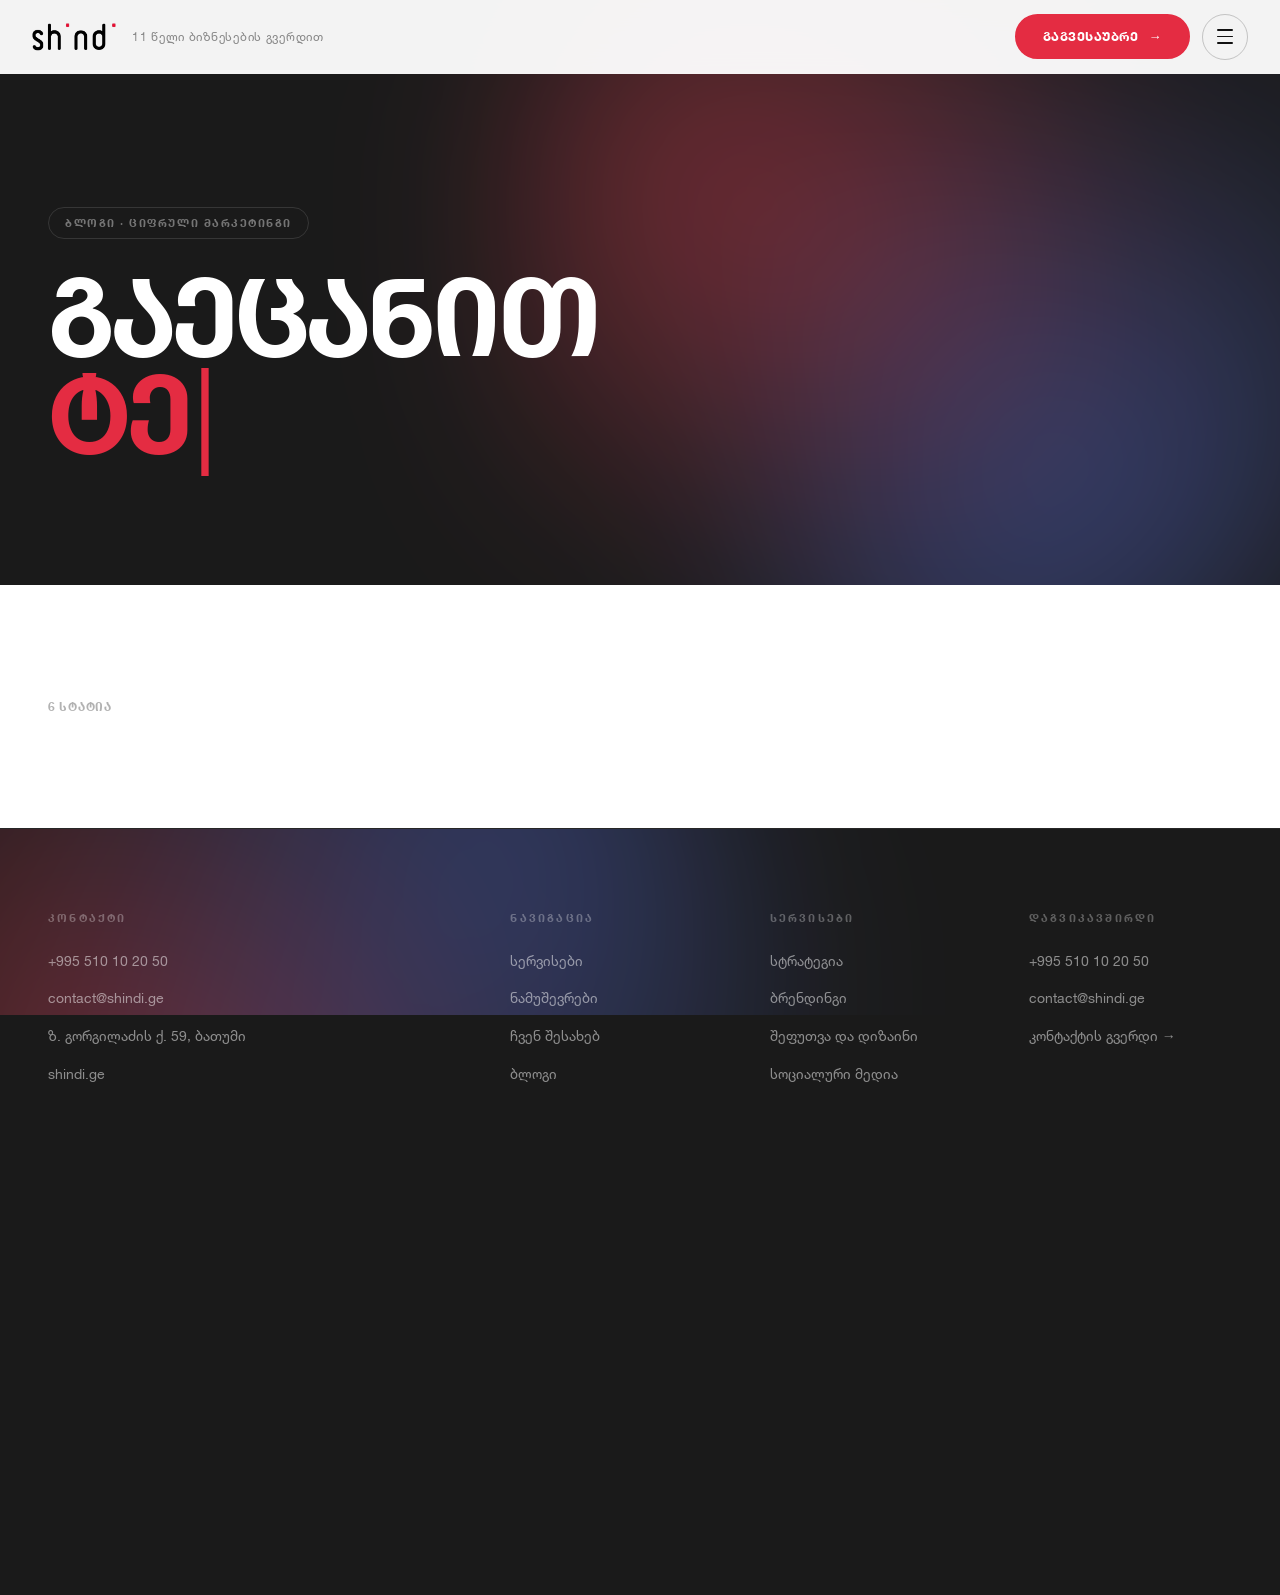
==== blog-single.html @ be6b724b "initial commit" ====
<!DOCTYPE html>
<html lang="ka">
<head>
    <meta charset="UTF-8">
    <meta name="viewport" content="width=device-width, initial-scale=1.0">
    <title id="metaTitle">სტატია — შინდი</title>
    <meta name="description" id="metaDesc" content="შინდის ბლოგი — ციფრული მარკეტინგი ბათუმში.">
    <meta name="robots" content="index, follow">
    <link rel="canonical" id="metaCanon" href="https://www.shindi.ge/blog-single.html">
    <meta property="og:type"  content="article">
    <meta property="og:url"   id="metaOgUrl"   content="https://www.shindi.ge/blog-single.html">
    <meta property="og:title" id="metaOgTitle" content="სტატია — შინდი">
    <meta property="og:description" id="metaOgDesc" content="">
    <meta property="og:image" id="metaOgImg"  content="https://www.shindi.ge/Assests/Branding/og-image.png">
    <meta name="theme-color" content="#E42C42">
    <link rel="icon" type="image/svg+xml" href="Assests/Branding/logo.svg">
    <link rel="stylesheet" href="css/style.css">
    <link rel="stylesheet" href="css/pages.css">
</head>
<body class="is-loading">

<!-- LOADER -->
<div id="loader" role="status" aria-label="იტვირთება">
    <div class="loader-content">
        <img src="Assests/Branding/logo.svg" alt="შინდი" class="loader-logo-img">
        <p class="loader-tagline">11 წელი ბიზნესების გვერდით</p>
    </div>
</div>

<!-- NAV OVERLAY -->
<div id="navOverlay" class="nav-overlay" role="dialog" aria-label="ნავიგაცია">

    <!-- Animated blob background -->
    <div class="overlay-blob" aria-hidden="true"></div>

    <div class="overlay-top">
        <a href="index.html" class="overlay-logo"><img src="Assests/Branding/logo.svg" alt="შინდი"></a>
        <div class="overlay-top-actions">
            <button class="overlay-close" id="overlayClose" aria-label="დახურვა">✕</button>
        </div>
    </div>

    <button class="lang-switch" id="langSwitch" aria-label="Switch language">English</button>

    <nav class="overlay-nav">
        <ul>
            <li><a href="index.html">მთავარი <span class="nav-arrow">↗</span></a></li>
            <li><a href="services.html">სერვისები <span class="nav-arrow">↗</span></a></li>
            <li><a href="portfolio.html">ნამუშევრები <span class="nav-arrow">↗</span></a></li>
            <li><a href="about.html">ჩვენ შესახებ <span class="nav-arrow">↗</span></a></li>
            <li><a href="blog.html" class="active-nav">ბლოგი <span class="nav-arrow">↗</span></a></li>
            <li><a href="contact.html">კონტაქტი <span class="nav-arrow">↗</span></a></li>
        </ul>
    </nav>

    <div class="overlay-footer">
        <div class="overlay-contact-item"><a href="tel:+995510102050">+995 510 10 20 50</a></div>
        <div class="overlay-contact-item"><a href="mailto:contact@shindi.ge">contact@shindi.ge</a></div>
        <nav class="overlay-socials" aria-label="სოციალური ქსელები">
            <a href="https://www.facebook.com/shindi.ge" target="_blank" rel="noopener" aria-label="Facebook">
                <svg viewBox="0 0 24 24" fill="currentColor"><path d="M18 2h-3a5 5 0 0 0-5 5v3H7v4h3v8h4v-8h3l1-4h-4V7a1 1 0 0 1 1-1h3z"/></svg>
            </a>
            <a href="https://www.instagram.com/shindi.ge" target="_blank" rel="noopener" aria-label="Instagram">
                <svg viewBox="0 0 24 24" fill="none" stroke="currentColor" stroke-width="2"><rect x="2" y="2" width="20" height="20" rx="5"/><circle cx="12" cy="12" r="4"/><circle cx="17.5" cy="6.5" r="1.5" fill="currentColor" stroke="none"/></svg>
            </a>
            <a href="https://www.linkedin.com/company/shindi/" target="_blank" rel="noopener" aria-label="LinkedIn">
                <svg viewBox="0 0 24 24" fill="currentColor"><path d="M16 8a6 6 0 0 1 6 6v7h-4v-7a2 2 0 0 0-4 0v7h-4v-7a6 6 0 0 1 6-6zM2 9h4v12H2z"/><circle cx="4" cy="4" r="2"/></svg>
            </a>
        </nav>
    </div>
</div>

<!-- HIRE MODAL -->
<div id="hireModal" class="modal-backdrop" role="dialog" aria-modal="true" aria-label="გაგვესაუბრეთ">
    <div class="modal-card">
        <button class="modal-close-btn" id="modalClose" aria-label="დახურვა">✕</button>
        <h2 class="modal-title">გაგვესაუბრეთ</h2>
        <p class="modal-sub">შეავსეთ ფორმა — ჩვენი გუნდი მალე დაგიკავშირდებათ.</p>
        <form id="hireForm" action="#" method="POST" novalidate>
            <input type="hidden" name="_hp" style="display:none" tabindex="-1" autocomplete="off">
            <div class="form-row"><label for="h-name">სახელი *</label><input type="text" id="h-name" name="name" placeholder="თქვენი სახელი" required autocomplete="name"></div>
            <div class="form-row"><label for="h-phone">ტელეფონი *</label><input type="tel" id="h-phone" name="phone" placeholder="+995 5XX XX XX XX" required autocomplete="tel"></div>
            <div class="form-row"><label for="h-email">ელ-ფოსტა</label><input type="email" id="h-email" name="email" placeholder="your@email.com" autocomplete="email"></div>
            <div class="form-row">
                <label for="h-service">სასურველი სერვისი</label>
                <select id="h-service" name="service">
                    <option value="">— აირჩიეთ —</option>
                    <option>სტრატეგია</option><option>ბრენდინგი</option>
                    <option>შეფუთვა და დიზაინი</option><option>სოციალური მედია მარკეტინგი</option>
                    <option>საძიებო სისტემის მარკეტინგი</option><option>ვებგვერდის დამზადება</option>
                    <option>მობილური აპლიკაცია</option><option>ბიზნესის გაციფრულება</option>
                </select>
            </div>
            <button type="submit" class="btn-submit">
                <span class="btn-label">გაგზავნა</span>
                <svg class="btn-spinner" viewBox="0 0 18 18" fill="none"><circle cx="9" cy="9" r="7" stroke="rgba(255,255,255,.3)" stroke-width="2"/><path d="M9 2a7 7 0 0 1 7 7" stroke="#fff" stroke-width="2" stroke-linecap="round"/></svg>
            </button>
        </form>
        <div class="form-success" id="hireFormSuccess">
            <svg viewBox="0 0 52 52" fill="none"><circle cx="26" cy="26" r="25" stroke="#22c55e" stroke-width="2"/><path d="M14 26l8 8 16-16" stroke="#22c55e" stroke-width="2.5" stroke-linecap="round" stroke-linejoin="round"/></svg>
            <p>გმადლობთ!<br>ჩვენი გუნდი მალე დაგიკავშირდებათ.</p>
        </div>
    </div>
</div>

<!-- HEADER -->
<header id="header">
    <div class="header-inner">
        <a href="index.html" class="header-logo" aria-label="შინდი — მთავარი"><img src="Assests/Branding/logo.svg" alt="შინდი"></a>
        <span class="header-tagline">11 წელი ბიზნესების გვერდით</span>
        <div class="header-actions">
            <button class="hire-btn" data-hire aria-haspopup="dialog">გაგვესაუბრე <em class="arr">→</em></button>
            <button class="burger-circle" id="mainBurger" aria-label="მენიუ" aria-expanded="false" aria-controls="navOverlay"><span></span><span></span><span></span></button>
        </div>
    </div>
</header>

<main>

    <!-- ════ ARTICLE HERO ════════════════════════════════════════ -->
    <section class="bs-hero" aria-label="სტატია">
        <div class="bs-hero-img-wrap">
            <img id="bsHeroImg" src="" alt="" loading="eager">
            <div class="bs-hero-overlay"></div>
        </div>
        <div class="bs-hero-content">
            <nav class="bs-breadcrumb" aria-label="breadcrumb">
                <a href="index.html">მთავარი</a>
                <span>›</span>
                <a href="blog.html">ბლოგი</a>
                <span>›</span>
                <span id="bsBreadTitle">სტატია</span>
            </nav>
            <span class="blog-cat-pill" id="bsCatPill">კატეგორია</span>
            <h1 class="bs-title" id="bsTitle">სტატიის სათაური</h1>
        </div>
    </section>

    <!-- ════ ARTICLE BODY ════════════════════════════════════════ -->
    <!-- bs-layout uses CSS grid-template-areas on desktop and flex on mobile
         for full control of element order across breakpoints             -->
    <div class="bs-layout">

        <!-- Article content -->
        <article class="bs-article" id="bsArticle">
            <p class="bs-intro" id="bsIntro"></p>
            <div id="bsBody"></div>
        </article>

        <!-- Sidebar wrapper — display:contents on mobile so children
             become direct flex children and can be reordered via CSS   -->
        <aside class="bs-sidebar">

            <!-- Table of contents -->
            <div class="bs-toc-card">
                <p class="bs-toc-title">სტატიის შინაარსი</p>
                <ul class="bs-toc-list" id="bsToc"></ul>
            </div>

            <!-- Share bar (lives inside sidebar on desktop col2 row;
                 on mobile reordered between article and tags via flex) -->
            <div class="bs-share-bar">
                <span class="bs-share-label">გაუზიარე სტატია:</span>
                <div class="bs-share-btns">
                    <a id="shareFb" class="bs-share-btn" href="#" target="_blank" rel="noopener" aria-label="Facebook">
                        <svg viewBox="0 0 24 24" fill="currentColor"><path d="M18 2h-3a5 5 0 0 0-5 5v3H7v4h3v8h4v-8h3l1-4h-4V7a1 1 0 0 1 1-1h3z"/></svg>
                    </a>
                    <a id="shareLinkedIn" class="bs-share-btn" href="#" target="_blank" rel="noopener" aria-label="LinkedIn">
                        <svg viewBox="0 0 24 24" fill="currentColor"><path d="M16 8a6 6 0 0 1 6 6v7h-4v-7a2 2 0 0 0-4 0v7h-4v-7a6 6 0 0 1 6-6zM2 9h4v12H2z"/><circle cx="4" cy="4" r="2"/></svg>
                    </a>
                    <button class="bs-share-btn" id="copyLinkBtn" aria-label="ბმულის კოპირება">
                        <svg viewBox="0 0 24 24" fill="none" stroke="currentColor" stroke-width="2"><path d="M10 13a5 5 0 0 0 7.54.54l3-3a5 5 0 0 0-7.07-7.07l-1.72 1.71"/><path d="M14 11a5 5 0 0 0-7.54-.54l-3 3a5 5 0 0 0 7.07 7.07l1.71-1.71"/></svg>
                    </button>
                </div>
            </div>

            <!-- Tags -->
            <div class="bs-tags-card">
                <p class="bs-toc-title">თეგები</p>
                <div class="bs-tags" id="bsTags"></div>
            </div>

            <!-- CTA card -->
            <div class="bs-cta-card">
                <p class="bs-cta-label">გჭირდება მარკეტინგული მომსახურება ბიზნესისთვის?</p>
                <h3 class="bs-cta-title">ჩვენი გუნდი<br>აქ არის</h3>
                <p class="bs-cta-sub">მიიღე უფასო კონსულტაცია</p>
                <button class="bs-cta-btn" data-hire>გაგვესაუბრე</button>
            </div>

        </aside>

    </div>

    <!-- ════ RELATED POSTS ════════════════════════════════════ -->
    <section class="bs-related-section" aria-label="სხვა სტატიები">
        <div class="bs-related-inner">
            <p class="svc-sec-label">გააგრძელე კითხვა</p>
            <h2 class="bs-related-title">მსგავსი სტატიები</h2>
            <div class="blog-grid bs-related-grid" id="bsRelated"></div>
        </div>
    </section>

</main>

<!-- FOOTER -->
<footer id="footer">
    <div class="footer-blob" aria-hidden="true"></div>
    <div class="footer-cols">
        <div class="footer-brand footer-col">
            <h5>კონტაქტი</h5>
            <ul>
                <li><a href="tel:+995510102050">+995 510 10 20 50</a></li>
                <li><a href="mailto:contact@shindi.ge">contact@shindi.ge</a></li>
                <li><span>ზ. გორგილაძის ქ. 59, ბათუმი</span></li>
                <li><a href="https://www.shindi.ge" target="_blank" rel="noopener">shindi.ge</a></li>
            </ul>
            <nav class="footer-socials" aria-label="სოციალური ქსელები">
                <a href="https://www.facebook.com/shindi.ge" target="_blank" rel="noopener" aria-label="Facebook"><svg viewBox="0 0 24 24" fill="currentColor"><path d="M18 2h-3a5 5 0 0 0-5 5v3H7v4h3v8h4v-8h3l1-4h-4V7a1 1 0 0 1 1-1h3z"/></svg></a>
                <a href="https://www.instagram.com/shindi.ge" target="_blank" rel="noopener" aria-label="Instagram"><svg viewBox="0 0 24 24" fill="none" stroke="currentColor" stroke-width="2"><rect x="2" y="2" width="20" height="20" rx="5"/><circle cx="12" cy="12" r="4"/><circle cx="17.5" cy="6.5" r="1" fill="currentColor" stroke="none"/></svg></a>
                <a href="https://www.linkedin.com/company/shindi/" target="_blank" rel="noopener" aria-label="LinkedIn"><svg viewBox="0 0 24 24" fill="currentColor"><path d="M16 8a6 6 0 0 1 6 6v7h-4v-7a2 2 0 0 0-4 0v7h-4v-7a6 6 0 0 1 6-6zM2 9h4v12H2z"/><circle cx="4" cy="4" r="2"/></svg></a>
            </nav>
        </div>
        <div class="footer-col">
            <h5>ნავიგაცია</h5>
            <ul>
                <li><a href="services.html">სერვისები</a></li>
                <li><a href="portfolio.html">ნამუშევრები</a></li>
                <li><a href="about.html">ჩვენ შესახებ</a></li>
                <li><a href="blog.html">ბლოგი</a></li>
                <li><a href="contact.html">კონტაქტი</a></li>
            </ul>
        </div>
        <div class="footer-col">
            <h5>სერვისები</h5>
            <ul>
                <li><a href="service.html?s=strategia">სტრატეგია</a></li>
                <li><a href="service.html?s=branding">ბრენდინგი</a></li>
                <li><a href="service.html?s=sheputva">შეფუთვა და დიზაინი</a></li>
                <li><a href="service.html?s=social-media">სოციალური მედია</a></li>
                <li><a href="service.html?s=seo">საძიებო სისტემის მარკეტინგი</a></li>
                <li><a href="service.html?s=website">ვებგვერდის დამზადება</a></li>
                <li><a href="service.html?s=app">მობილური აპლიკაცია</a></li>
                <li><a href="service.html?s=digitalizacia">ბიზნესის გაციფრულება</a></li>
            </ul>
        </div>
        <div class="footer-col">
            <h5>დაგვიკავშირდი</h5>
            <ul>
                <li><a href="tel:+995510102050">+995 510 10 20 50</a></li>
                <li><a href="mailto:contact@shindi.ge">contact@shindi.ge</a></li>
                <li><a href="contact.html">კონტაქტის გვერდი →</a></li>
            </ul>
        </div>
    </div>
    <div class="footer-end">
        <a href="index.html" class="footer-end-logo" aria-label="შინდი">
            <img src="Assests/Branding/logo.svg" alt="შინდი">
        </a>
        <div class="footer-end-right">
            <span class="footer-tagline">ციფრული მარკეტინგი · ბათუმი · 2015</span>
            <span class="footer-copy">&copy; <span id="year"></span> შინდი. ყველა უფლება დაცულია.</span>
        </div>
        <button class="scroll-top-btn" id="scrollTopBtn" aria-label="ზემოთ">
            <svg viewBox="0 0 24 24" fill="none">
                <path d="M12 19V5M5 12l7-7 7 7" stroke="currentColor" stroke-width="2" stroke-linecap="round" stroke-linejoin="round"/>
            </svg>
        </button>
    </div>
</footer>

<!-- GIFT MODAL -->
<div id="giftModal" class="modal-backdrop" role="dialog" aria-modal="true" aria-label="დაფინანსება">
    <div class="modal-card">
        <button class="modal-close-btn" id="giftClose" aria-label="დახურვა">✕</button>
        <p class="modal-eyebrow">🎁 შენთვის საჩუქარი მაქვს</p>
        <h2 class="modal-title">მიიღე 25 000 ლარიანი დაფინანსება<br>აწარმოე საქართველოს ფარგლებში!</h2>
        <p class="modal-sub">შეავსე ფორმა და გაიგე როგორ მიიღო დაფინანსება:</p>
        <form id="giftForm" action="#" method="POST" novalidate>
            <input type="hidden" name="_hp" style="display:none" tabindex="-1" autocomplete="off">
            <div class="form-row">
                <label for="g-name">სახელი *</label>
                <input type="text" id="g-name" name="name" placeholder="თქვენი სახელი" required autocomplete="name">
            </div>
            <div class="form-row">
                <label for="g-phone">ტელეფონი *</label>
                <input type="tel" id="g-phone" name="phone" placeholder="+995 5XX XX XX XX" required autocomplete="tel">
            </div>
            <div class="form-row">
                <label for="g-email">ელ-ფოსტა *</label>
                <input type="email" id="g-email" name="email" placeholder="your@email.com" required autocomplete="email">
            </div>
            <div class="form-row">
                <label for="g-web">კომპანიის ვებ / Facebook</label>
                <input type="url" id="g-web" name="website" placeholder="https://...">
            </div>
            <div class="form-row">
                <label for="g-revenue">კომპანიის ბრუნვა გასული 12 თვის განმავლობაში</label>
                <select id="g-revenue" name="revenue">
                    <option value="">— აირჩიეთ —</option>
                    <option value="under-30k">30 000 ლარზე ნაკლები</option>
                    <option value="under-500k">500 000 ლარზე ნაკლები</option>
                    <option value="under-2mln">2 მლნ ლარზე ნაკლები</option>
                    <option value="over-2mln">2 მლნ ლარზე მეტი</option>
                </select>
            </div>
            <button type="submit" class="btn-submit">
                <span class="btn-label">გაგზავნა</span>
                <svg class="btn-spinner" viewBox="0 0 18 18" fill="none">
                    <circle cx="9" cy="9" r="7" stroke="rgba(255,255,255,.3)" stroke-width="2"/>
                    <path d="M9 2a7 7 0 0 1 7 7" stroke="#fff" stroke-width="2" stroke-linecap="round"/>
                </svg>
            </button>
        </form>
        <div class="form-success" id="giftFormSuccess">
            <svg viewBox="0 0 52 52" fill="none">
                <circle cx="26" cy="26" r="25" stroke="#22c55e" stroke-width="2"/>
                <path d="M14 26l8 8 16-16" stroke="#22c55e" stroke-width="2.5" stroke-linecap="round" stroke-linejoin="round"/>
            </svg>
            <p>თქვენი მოთხოვნა მიღებულია.<br>მალე დაგიკავშირდებით.</p>
        </div>
    </div>
</div>

<!-- FLOATING GIFT BUTTON -->
<button class="float-gift" data-gift aria-label="შენთვის საჩუქარი მაქვს">
    <span class="gift-icon">🎁</span>
    <span>შენთვის საჩუქარი მაქვს</span>
</button>

<!-- ═══════════════════════════════════════════════════════════
     QUIZ POPUP MODAL
════════════════════════════════════════════════════════════ -->
<div id="quizModal" class="quiz-backdrop" role="dialog" aria-modal="true" aria-label="უფასო კონსულტაცია">
    <div class="quiz-card">

        <!-- Close -->
        <button class="quiz-close" id="quizClose" aria-label="დახურვა">
            <svg viewBox="0 0 24 24" fill="none" width="20" height="20">
                <path d="M18 6L6 18M6 6l12 12" stroke="currentColor" stroke-width="2" stroke-linecap="round"/>
            </svg>
        </button>

        <!-- Star progress -->
        <div class="quiz-stars" aria-label="პროგრესი">
            <span class="quiz-star" aria-hidden="true">★</span>
            <span class="quiz-star" aria-hidden="true">★</span>
            <span class="quiz-star" aria-hidden="true">★</span>
            <span class="quiz-star" aria-hidden="true">★</span>
            <span class="quiz-star" aria-hidden="true">★</span>
        </div>

        <p class="quiz-headline">უპასუხე რამოდენიმე შეკითხვას და მიიღე<br><strong>უფასო კონსულტაცია</strong></p>

        <!-- ── STEP 1 ── სფერო (single choice) -->
        <div class="quiz-step active" data-step="1">
            <p class="quiz-q"><span class="quiz-step-num">1 / 5</span> რომელ სფეროს წარმოადგენთ?</p>
            <div class="qc-grid">
                <button class="qc-btn qc-single" data-val="უძრავი ქონება"><span class="qc-ind"></span><span class="qc-label">🏠 უძრავი ქონება</span></button>
                <button class="qc-btn qc-single" data-val="ტურიზმი"><span class="qc-ind"></span><span class="qc-label">✈️ ტურიზმი</span></button>
                <button class="qc-btn qc-single" data-val="ვაჭრობა"><span class="qc-ind"></span><span class="qc-label">🛍️ ვაჭრობა</span></button>
                <button class="qc-btn qc-single" data-val="მომსახურება"><span class="qc-ind"></span><span class="qc-label">💼 მომსახურება</span></button>
                <button class="qc-btn qc-single qc-other-trigger" data-val="სხვა"><span class="qc-ind"></span><span class="qc-label">✏️ სხვა</span></button>
            </div>
            <input class="quiz-other-field" type="text" placeholder="მიუთითე სფერო..." style="display:none">
            <button class="quiz-next-btn" style="display:none">შემდეგი →</button>
        </div>

        <!-- ── STEP 2 ── სერვისი (single choice) -->
        <div class="quiz-step" data-step="2">
            <button class="quiz-back-btn" data-back>← უკან</button>
            <p class="quiz-q"><span class="quiz-step-num">2 / 5</span> რომელი სერვისი გესაჭიროებათ?</p>
            <div class="qc-grid">
                <button class="qc-btn qc-single" data-val="სტრატეგია"><span class="qc-ind"></span><span class="qc-label">📊 სტრატეგია</span></button>
                <button class="qc-btn qc-single" data-val="ბრენდინგი"><span class="qc-ind"></span><span class="qc-label">🎨 ბრენდინგი</span></button>
                <button class="qc-btn qc-single" data-val="სოც. მედია"><span class="qc-ind"></span><span class="qc-label">📱 სოც. მედია</span></button>
                <button class="qc-btn qc-single" data-val="ვებგვერდი"><span class="qc-ind"></span><span class="qc-label">🌐 ვებგვერდი</span></button>
                <button class="qc-btn qc-single" data-val="აპლიკაცია"><span class="qc-ind"></span><span class="qc-label">📲 აპლიკაცია</span></button>
                <button class="qc-btn qc-single" data-val="ყველა"><span class="qc-ind"></span><span class="qc-label">✨ ყველა</span></button>
            </div>
            <button class="quiz-next-btn" style="display:none">შემდეგი →</button>
        </div>

        <!-- ── STEP 3 ── კომპანია -->
        <div class="quiz-step" data-step="3">
            <button class="quiz-back-btn" data-back>← უკან</button>
            <p class="quiz-q"><span class="quiz-step-num">3 / 5</span> თქვენი კომპანიის დასახელება ან ბმული</p>
            <input class="quiz-input" type="text" placeholder="სახელი, Facebook ბმული ან ვებგვერდი" autocomplete="off" required>
            <p class="quiz-field-err" style="display:none">⚠ გთხოვთ შეავსოთ ეს ველი</p>
            <button class="quiz-next-btn">შემდეგი →</button>
        </div>

        <!-- ── STEP 4 ── ტელეფონი -->
        <div class="quiz-step" data-step="4">
            <button class="quiz-back-btn" data-back>← უკან</button>
            <p class="quiz-q"><span class="quiz-step-num">4 / 5</span> მიუთითეთ თქვენი ტელეფონი</p>
            <input class="quiz-input" type="tel" placeholder="510 10 20 50" autocomplete="tel" required>
            <p class="quiz-field-err" style="display:none">⚠ გთხოვთ შეიყვანოთ ტელეფონის ნომერი</p>
            <button class="quiz-next-btn">შემდეგი →</button>
        </div>

        <!-- ── STEP 5 ── მოლოდინი (single choice) -->
        <div class="quiz-step" data-step="5">
            <button class="quiz-back-btn" data-back>← უკან</button>
            <p class="quiz-q"><span class="quiz-step-num">5 / 5</span> როგორი მომსახურების მოლოდინი გაქვთ?</p>
            <div class="qc-grid qc-grid--col1">
                <button class="qc-btn qc-single" data-val="სწრაფად, იაფად და ხარისხიანად"><span class="qc-ind"></span><span class="qc-label">⚡ სწრაფად, იაფად და ხარისხიანად</span></button>
                <button class="qc-btn qc-single" data-val="თანადაფინანსებით (აწარმოე საქართველოში)"><span class="qc-ind"></span><span class="qc-label">🤝 თანადაფინანსებით (აწარმოე საქართველოში)</span></button>
                <button class="qc-btn qc-single" data-val="მხოლოდ პრემიუმ ხარისხით"><span class="qc-ind"></span><span class="qc-label">💎 მხოლოდ პრემიუმ ხარისხით</span></button>
            </div>
        </div>

        <!-- ── SUCCESS SCREEN ── -->
        <div class="quiz-success" id="quizSuccess">
            <div class="quiz-success-stars">
                <span class="qs-star">★</span>
                <span class="qs-star">★</span>
                <span class="qs-star">★</span>
                <span class="qs-star">★</span>
                <span class="qs-star">★</span>
            </div>
            <p class="quiz-success-msg">წარმატება გზაშია,<br>ჩვენი მენეჯერი მალე დაგიკავშირდებათ</p>
            <button class="quiz-success-close" id="quizSuccessClose">დახურვა</button>
        </div>

    </div><!-- /.quiz-card -->
</div><!-- /#quizModal -->

<script src="js/blog-data.js"></script>
<script src="js/main.js"></script>
<script>
(function () {
    'use strict';

    function initPage(SHINDI_BLOG) {
    var params = new URLSearchParams(window.location.search);
    var slug   = params.get('p') || '';
    var post   = SHINDI_BLOG.find(function (p) { return p.slug === slug; });

    if (!post) {
        window.location.replace('blog.html');
        return;
    }

    /* ── Meta ── */
    var fullTitle = post.title + ' — შინდი';
    document.title = fullTitle;
    document.getElementById('metaTitle').textContent   = fullTitle;
    document.getElementById('metaDesc').content        = post.excerpt;
    document.getElementById('metaOgTitle').content     = fullTitle;
    document.getElementById('metaOgDesc').content      = post.excerpt;
    document.getElementById('metaOgImg').content       = 'https://www.shindi.ge/' + post.featured;
    var canon = 'https://www.shindi.ge/blog-single.html?p=' + post.slug;
    document.getElementById('metaCanon').href          = canon;
    document.getElementById('metaOgUrl').content       = canon;

    /* ── Hero ── */
    var heroImg = document.getElementById('bsHeroImg');
    heroImg.src = post.featured;
    heroImg.alt = post.title;
    document.getElementById('bsBreadTitle').textContent = post.title;
    document.getElementById('bsCatPill').textContent    = post.catLabel;
    document.getElementById('bsTitle').textContent      = post.title;

    /* ── Article body ── */
    document.getElementById('bsIntro').textContent = post.intro;
    var bodyEl = document.getElementById('bsBody');
    var tocEl  = document.getElementById('bsToc');

    post.body.forEach(function (para, i) {
        /* Generate a mini heading from first sentence */
        var firstSentence = para.split('—')[0].split('.')[0].trim();
        var shortHead = firstSentence.length > 60
            ? firstSentence.substring(0, 55) + '...'
            : firstSentence;
        var headId = 'bs-p-' + i;

        /* Heading */
        var h3 = document.createElement('h3');
        h3.className = 'bs-body-heading';
        h3.id = headId;
        h3.textContent = (i + 1) + '. ' + shortHead;
        bodyEl.appendChild(h3);

        /* Paragraph */
        var p = document.createElement('p');
        p.className = 'bs-body-para';
        p.textContent = para;
        bodyEl.appendChild(p);

        /* TOC entry */
        var li = document.createElement('li');
        var a  = document.createElement('a');
        a.href = '#' + headId;
        a.textContent = (i + 1) + '. ' + shortHead;
        li.appendChild(a);
        tocEl.appendChild(li);
    });

    /* ── Tags (clickable — link to blog.html?cat=tag) ── */
    var tagsEl = document.getElementById('bsTags');
    post.tags.forEach(function (tag) {
        var a = document.createElement('a');
        a.className = 'bs-tag';
        a.href = 'blog.html?cat=' + encodeURIComponent(tag);
        a.textContent = '#' + tag;
        tagsEl.appendChild(a);
    });

    /* ── Share buttons ── */
    var pageUrl   = encodeURIComponent(window.location.href);
    var pageTitle = encodeURIComponent(post.title);
    document.getElementById('shareFb').href       = 'https://www.facebook.com/sharer/sharer.php?u=' + pageUrl;
    document.getElementById('shareLinkedIn').href  = 'https://www.linkedin.com/shareArticle?mini=true&url=' + pageUrl + '&title=' + pageTitle;

    document.getElementById('copyLinkBtn').addEventListener('click', function () {
        navigator.clipboard.writeText(window.location.href).then(function () {
            var btn = document.getElementById('copyLinkBtn');
            btn.style.background = 'var(--red)';
            btn.style.color = '#fff';
            setTimeout(function () {
                btn.style.background = '';
                btn.style.color = '';
            }, 1400);
        });
    });

    /* ── Related posts (same category, max 3) ── */
    var related = SHINDI_BLOG
        .filter(function (p) { return p.slug !== post.slug && p.category === post.category; })
        .slice(0, 3);
    /* Pad with others if needed */
    if (related.length < 3) {
        SHINDI_BLOG.forEach(function (p) {
            if (related.length < 3 && p.slug !== post.slug && !related.includes(p)) {
                related.push(p);
            }
        });
    }

    var relGrid = document.getElementById('bsRelated');
    related.forEach(function (rp) {
        var card = document.createElement('a');
        card.className = 'blog-card';
        card.href = 'blog-single.html?p=' + rp.slug;
        card.innerHTML =
            '<div class="blog-card-img-wrap">' +
                '<img src="' + rp.featured + '" alt="' + rp.title + '" loading="lazy">' +
            '</div>' +
            '<div class="blog-card-body">' +
                '<span class="blog-cat-pill blog-cat-pill--sm">' + rp.catLabel + '</span>' +
                '<h3 class="blog-card-title">' + rp.title + '</h3>' +
                '<p class="blog-card-excerpt">' + rp.excerpt + '</p>' +
            '</div>';
        relGrid.appendChild(card);
    });
    } /* end initPage */

    if (window.SHINDI_BLOG_READY) {
        initPage(window.SHINDI_BLOG);
    } else {
        document.addEventListener('shindiBlogReady', function (e) {
            initPage(e.detail);
        });
    }
})();
</script>

</body>
</html>
---- css/style.css ----
/* ================================================================
   SHINDI — style.css  (v4)
   ================================================================ */

@font-face {
    font-family: 'HelveticaGeo';
    src: url('../Assests/Branding/Fonts/helvetica-neue-lt-geo-55-roman.ttf') format('truetype');
    font-weight: 400; font-style: normal; font-display: swap;
}
@font-face {
    font-family: 'HelveticaGeo';
    src: url('../Assests/Branding/Fonts/helvetica-neue-lt-geo-75-bold-caps.ttf') format('truetype');
    font-weight: 700; font-style: normal; font-display: swap;
}

*, *::before, *::after { margin: 0; padding: 0; box-sizing: border-box; }
/* Semantic heading tags used for SEO — visual style comes from their classes */
h1, h2, h3 { font-size: inherit; font-weight: inherit; line-height: inherit; }
:root {
    --red:    #E42C42;
    --blue:   #506FFC;
    --dark:   #111111;
    --dark2:  #1a1a1a;
    --white:  #FFFFFF;
    --gray:   #F4F4F2;
    --muted:  #888;
    --border: #E0E0E0;
    --border-dark: rgba(255,255,255,.1);
    --font:   'HelveticaGeo', 'Helvetica Neue', Helvetica, Arial, sans-serif;
    --ease:   cubic-bezier(.25,.46,.45,.94);
    --ease-spring: cubic-bezier(.34,1.56,.64,1);
}
html { scroll-behavior: smooth; scroll-padding-top: 74px; }
body { font-family: var(--font); color: var(--dark); background: var(--white); overflow-x: hidden; line-height: 1.6; }
body.is-loading { overflow: hidden; }
img  { display: block; max-width: 100%; }
a    { text-decoration: none; color: inherit; }
ul   { list-style: none; }
button { cursor: pointer; font-family: var(--font); border: none; background: none; }

/* ── LOADER ──────────────────────────────────────────────────── */
#loader {
    position: fixed; inset: 0;
    background: #ffffff;
    z-index: 9999;
    display: flex; align-items: center; justify-content: center;
    transition: transform 1s cubic-bezier(.76,0,.24,1), opacity .4s ease .65s;
}
#loader.hidden { transform: translateY(-100%); opacity: 0; pointer-events: none; }
.loader-content {
    display: flex; flex-direction: column; align-items: center; gap: 28px;
}
.loader-logo-img {
    height: 54px; width: auto;
    animation: loaderLogoReveal .7s cubic-bezier(.34,1.56,.64,1) both;
}
@keyframes loaderLogoReveal {
    from { opacity: 0; transform: translateY(14px); }
    to   { opacity: 1; transform: none; }
}
.loader-tagline {
    font-size: 12px;
    font-weight: 700;
    letter-spacing: .28em;
    text-transform: uppercase;
    color: rgba(0,0,0,.0);
    animation: loaderTaglineReveal 1.1s cubic-bezier(.25,.46,.45,.94) .45s forwards;
}
@keyframes loaderTaglineReveal {
    0%   { opacity: 0; letter-spacing: .55em; color: rgba(0,0,0,.0); }
    40%  { opacity: 1; color: rgba(0,0,0,.35); }
    100% { opacity: 1; letter-spacing: .28em; color: rgba(0,0,0,.45); }
}

/* ── NAV OVERLAY ─────────────────────────────────────────────── */
.nav-overlay {
    position: fixed; inset: 0; background: var(--white); z-index: 500;
    display: flex; flex-direction: column; padding: 32px 48px 48px;
    transform: translateY(-100%); transition: transform .6s cubic-bezier(.76,0,.24,1);
    overflow: hidden;
}
.nav-overlay.open { transform: translateY(0); }

/* Light accent blob */
.overlay-blob {
    position: absolute; right: -5%; top: -20%; width: 45%; height: 100%;
    border-radius: 48% 52% 40% 56% / 38% 46% 52% 44%;
    background:
        radial-gradient(ellipse at 40% 40%, rgba(228,44,66,.10) 0%, transparent 60%),
        radial-gradient(ellipse at 70% 70%, rgba(80,111,252,.08) 0%, transparent 55%);
    filter: blur(70px);
    pointer-events: none; z-index: 0;
}

/* Ensure all overlay content sits above the blob */
.overlay-top, .overlay-nav, .overlay-footer { position: relative; z-index: 1; }

.overlay-top { display: flex; align-items: center; justify-content: space-between; margin-bottom: 32px; }
.overlay-logo img { height: 36px; width: auto; filter: none; }

/* Top-right cluster: close only */
.overlay-top-actions { display: flex; align-items: center; gap: 12px; }

/* Lang switch — standalone row above nav */
.lang-switch {
    display: inline-flex; align-items: center;
    padding: 6px 14px; border-radius: 100px;
    border: 1.5px solid rgba(0,0,0,.15);
    font-size: 11px; font-weight: 700; letter-spacing: .08em;
    color: rgba(0,0,0,.4); background: transparent;
    font-family: var(--font); width: fit-content;
    transition: border-color .3s, color .3s, background .3s; cursor: pointer;
    margin-bottom: 24px;
}
.lang-switch:hover { border-color: rgba(0,0,0,.4); color: var(--dark); background: rgba(0,0,0,.04); }

.overlay-close {
    width: 50px; height: 50px; border: 1.5px solid rgba(0,0,0,.15); border-radius: 50%;
    display: flex; align-items: center; justify-content: center;
    color: rgba(0,0,0,.5); font-size: 22px; font-weight: 300;
    background: transparent; cursor: pointer;
    transition: border-color .3s, background .3s, color .3s;
}
.overlay-close:hover { background: rgba(0,0,0,.05); border-color: rgba(0,0,0,.35); color: var(--dark); }
.overlay-nav { flex: 1; }
.overlay-nav li { border-top: 1px solid rgba(0,0,0,.08); }
.overlay-nav li:last-child { border-bottom: 1px solid rgba(0,0,0,.08); }
.overlay-nav a {
    display: flex; align-items: center; justify-content: space-between; padding: 13px 0;
    font-size: clamp(20px, 3.5vw, 48px); font-weight: 700; line-height: 1.5;
    color: rgba(0,0,0,.82); transition: color .3s, padding-left .3s;
}
.overlay-nav a:hover { color: var(--red); padding-left: 16px; }
.overlay-nav a.active-nav { color: var(--red); }
.nav-arrow { font-size: .55em; opacity: .3; transition: opacity .3s, transform .3s; }
.overlay-nav a:hover .nav-arrow { opacity: 1; transform: translate(4px,-4px); }
.overlay-nav a.active-nav .nav-arrow { opacity: 1; color: var(--red); }
.overlay-footer { display: flex; flex-direction: column; gap: 4px; align-items: flex-start; margin-top: 40px; }
.overlay-contact-item { font-size: clamp(20px, 3.5vw, 28px); line-height: 1.5; color: rgba(0,0,0,.3); }
.overlay-contact-item a { color: rgba(0,0,0,.5); transition: color .3s; }
.overlay-contact-item a:hover { color: var(--dark); }
.overlay-socials { display: flex; gap: 10px; margin-left: 0; margin-top: 16px; }
.overlay-socials a {
    width: 44px; height: 44px; border-radius: 50%;
    border: 1.5px solid rgba(0,0,0,.12);
    display: flex; align-items: center; justify-content: center;
    color: rgba(0,0,0,.4);
    transition: background .3s, border-color .3s, color .3s;
}
.overlay-socials a:hover { background: var(--red); border-color: var(--red); color: #fff; }
.overlay-socials svg { width: 18px; height: 18px; }

/* ── HIRE MODAL ──────────────────────────────────────────────── */
.modal-backdrop {
    position: fixed; inset: 0; background: rgba(0,0,0,.6); backdrop-filter: blur(8px);
    z-index: 800; display: flex; align-items: center; justify-content: center; padding: 24px;
    opacity: 0; visibility: hidden; transition: opacity .4s ease, visibility .4s ease;
}
.modal-backdrop.open { opacity: 1; visibility: visible; }
.modal-card {
    background: var(--white); border-radius: 16px; padding: 52px 48px;
    width: 100%; max-width: 540px; max-height: 90vh; overflow-y: auto;
    position: relative; transform: translateY(24px) scale(.97);
    transition: transform .4s var(--ease-spring);
}
.modal-backdrop.open .modal-card { transform: translateY(0) scale(1); }
.modal-close-btn {
    position: absolute; top: 20px; right: 20px; width: 36px; height: 36px;
    border-radius: 50%; border: 1.5px solid var(--border);
    display: flex; align-items: center; justify-content: center;
    font-size: 18px; color: var(--muted); transition: background .3s, color .3s;
}
.modal-close-btn:hover { background: var(--dark); color: var(--white); border-color: var(--dark); }
.modal-eyebrow { font-size: 12px; font-weight: 700; letter-spacing: .18em; text-transform: uppercase; color: var(--red); margin-bottom: 12px; }
.modal-title { font-size: 24px; margin-bottom: 8px; }
.modal-sub { font-size: 14px; color: var(--muted); margin-bottom: 32px; }

/* ── FORMS ───────────────────────────────────────────────────── */
.form-row { margin-bottom: 18px; }
.form-row label { display: block; font-size: 11px; font-weight: 700; letter-spacing: .1em; text-transform: uppercase; color: var(--dark); margin-bottom: 8px; }
.form-row input, .form-row select, .form-row textarea {
    width: 100%; padding: 14px 18px; background: var(--gray); border: 1.5px solid transparent;
    border-radius: 8px; font-family: var(--font); font-size: 15px; color: var(--dark);
    outline: none; -webkit-appearance: none; appearance: none;
    transition: border-color .3s, box-shadow .3s;
}
.form-row input:focus, .form-row select:focus, .form-row textarea:focus {
    border-color: var(--red); box-shadow: 0 0 0 3px rgba(228,44,66,.1); background: var(--white);
}
.form-row input::placeholder, .form-row textarea::placeholder { color: #bbb; }
.form-row textarea { resize: vertical; min-height: 110px; }
.form-row select {
    background-image: url("data:image/svg+xml,%3Csvg xmlns='http://www.w3.org/2000/svg' width='12' height='8'%3E%3Cpath d='M1 1l5 5 5-5' stroke='%23888' stroke-width='1.6' fill='none' stroke-linecap='round'/%3E%3C/svg%3E");
    background-repeat: no-repeat; background-position: right 16px center; padding-right: 40px; cursor: pointer;
}
.btn-submit {
    width: 100%; padding: 16px; background: var(--red); color: var(--white);
    border-radius: 8px; font-size: 15px; font-weight: 700; border: 2px solid var(--red);
    display: flex; align-items: center; justify-content: center; gap: 8px;
    transition: background .3s, color .3s, transform .2s; margin-top: 8px;
}
.btn-submit:hover { background: transparent; color: var(--red); }
.btn-submit:active { transform: scale(.98); }
.btn-spinner { display: none; width: 16px; height: 16px; border: 2px solid rgba(255,255,255,.35); border-top-color: var(--white); border-radius: 50%; animation: spin .7s linear infinite; }
@keyframes spin { to { transform: rotate(360deg); } }
.form-success { display: none; flex-direction: column; align-items: center; gap: 16px; padding: 32px; text-align: center; }
.form-success svg { width: 52px; height: 52px; }
.form-success p { font-size: 16px; line-height: 1.6; }

/* ── HEADER ─────────────────────────────────────────────────── */
#header {
    position: fixed; inset: 0 0 auto 0; height: 74px; z-index: 200;
    background: rgba(255,255,255,.95); backdrop-filter: blur(16px);
    border-bottom: 1px solid transparent;
    transition: transform .5s cubic-bezier(.76,0,.24,1), border-color .3s, box-shadow .3s;
}
#header.scrolled { border-color: var(--border); box-shadow: 0 2px 20px rgba(0,0,0,.07); }
#header.nav-hidden { transform: translateY(-100%); }
.header-inner { max-width: 100%; padding: 0 32px; height: 100%; display: flex; align-items: center; gap: 16px; }
.header-logo { display: flex; align-items: center; flex-shrink: 0; transition: opacity .3s; }
.header-logo:hover { opacity: .65; }
.header-logo img { height: 28px; width: auto; }
.header-tagline {
    font-size: 12px;
    font-weight: 400;           /* ← normal weight, not bold */
    letter-spacing: .06em;
    color: var(--muted);
    transition: opacity .4s, transform .4s; white-space: nowrap;
}
#header.scrolled .header-tagline { opacity: 0; pointer-events: none; transform: translateX(-8px); }
.header-actions { display: flex; align-items: center; gap: 12px; margin-left: auto; flex-shrink: 0; }
.hire-btn {
    display: inline-flex; align-items: center; gap: 10px;
    background: var(--red); color: var(--white);
    border-radius: 100px; padding: 11px 26px;
    font-size: 13px; font-weight: 700; letter-spacing: .04em;
    border: 2px solid var(--red); transition: background .3s, color .3s;
}
.hire-btn:hover { background: transparent; color: var(--red); }
.hire-btn .arr { display: inline-block; transition: transform .3s; font-style: normal; }
.hire-btn:hover .arr { transform: translate(3px,-3px); }
.burger-circle {
    width: 46px; height: 46px; border: 1.5px solid rgba(0,0,0,.2); border-radius: 50%;
    display: flex; flex-direction: column; align-items: center; justify-content: center;
    gap: 5px; transition: background .3s, border-color .3s;
}
.burger-circle:hover { background: var(--dark); border-color: var(--dark); }
.burger-circle span { display: block; width: 16px; height: 1.5px; background: var(--dark); border-radius: 2px; transition: background .3s, transform .3s, opacity .3s; }
.burger-circle:hover span { background: var(--white); }
.burger-circle.open span:nth-child(1) { transform: translateY(6.5px) rotate(45deg); }
.burger-circle.open span:nth-child(2) { opacity: 0; }
.burger-circle.open span:nth-child(3) { transform: translateY(-6.5px) rotate(-45deg); }

/* ── HERO ───────────────────────────────────────────────────── */
#hero {
    position: relative; min-height: 100svh;
    display: grid; grid-template-rows: 1fr auto;
    padding: 110px 0 0; overflow: hidden;
    background: #111;
}
.hero-slides {
    position: absolute; top: 0; left: 0;
    width: 100%; height: 100%; z-index: 0;
}
.hero-slide {
    position: absolute; top: 0; left: 0;
    width: 100%; height: 100%;
    object-fit: cover; object-position: center;
    opacity: 0; transition: opacity 0.08s ease;
}
.hero-slide.active { opacity: 1; }
.hero-video-overlay {
    position: absolute; top: 0; left: 0;
    width: 100%; height: 100%;
    background: rgba(0,0,0,.45);
    z-index: 1;
}
/* Fills the 1fr row — centers text above stats */
.hero-main {
    position: relative; z-index: 2;
    display: flex; flex-direction: column; justify-content: center;
}
.hero-blob {
    position: absolute; top: -10%; right: -5%; width: 65%; height: 120%;
    border-radius: 40% 50% 50% 40% / 30% 40% 50% 50%;
    background:
        radial-gradient(ellipse at 25% 35%, rgba(228,44,66,.82)  0%, transparent 50%),
        radial-gradient(ellipse at 72% 18%, rgba(80,111,252,.78)  0%, transparent 52%),
        radial-gradient(ellipse at 45% 72%, rgba(80,111,252,.55)  0%, transparent 48%),
        radial-gradient(ellipse at 12% 70%, rgba(228,44,66,.45)  0%, transparent 44%),
        radial-gradient(ellipse at 80% 65%, rgba(160,60,180,.4)  0%, transparent 42%);
    filter: blur(60px);
    pointer-events: none; mix-blend-mode: multiply;
}
@keyframes blobDrift {
    0%   { transform: scale(1)    translate(0,    0)    rotate(0deg);   border-radius: 40% 50% 50% 40% / 30% 40% 50% 50%; }
    20%  { transform: scale(1.07) translate(-3%,  4%)   rotate(5deg);   border-radius: 55% 40% 60% 35% / 48% 55% 38% 60%; }
    40%  { transform: scale(.93)  translate(4%, -3%)    rotate(-4deg);  border-radius: 32% 62% 38% 58% / 58% 32% 62% 38%; }
    60%  { transform: scale(1.1)  translate(-2%,  2%)   rotate(3deg);   border-radius: 62% 34% 52% 44% / 38% 62% 44% 52%; }
    80%  { transform: scale(.97)  translate(2%, -1%)    rotate(-2deg);  border-radius: 44% 56% 34% 62% / 52% 38% 58% 36%; }
    100% { transform: scale(1.04) translate(-1%,  1.5%) rotate(1.5deg); border-radius: 48% 52% 36% 58% / 56% 36% 52% 42%; }
}

/* ── HERO 3D OBJECT ─────────────────────────────────────── */
.hero-3d-wrap {
    position: absolute;
    right: -4%;
    top: 50%;
    transform: translateY(-50%);
    width: 960px;
    height: 960px;
    z-index: 1;
    pointer-events: none;
    /* top: 50% is now 50% of .hero-main, which is the text-only area above stats */
}
.h3d-scene {
    width: 100%; height: 100%;
    perspective: 900px;
}
.h3d-root {
    width: 100%; height: 100%;
    position: relative;
    transform-style: preserve-3d;
    animation: h3dRootSpin 22s linear infinite;
}
@keyframes h3dRootSpin {
    from { transform: rotateX(18deg) rotateY(0deg); }
    to   { transform: rotateX(18deg) rotateY(360deg); }
}

/* ── CORNELIAN CHERRY — შინდი fruit shape ───────────────── */
.h3d-sphere {
    position: absolute;
    left: 50%; top: 50%;
    width: 116px; height: 192px;
    transform: translate(-50%, -50%);
    border-radius: 46% 46% 52% 52% / 56% 56% 44% 44%;
    z-index: 2;
    background: radial-gradient(ellipse at 38% 28%, #ff5555 0%, #cc1111 38%, #850000 68%, #1e0000 100%);
    box-shadow:
        0 0 64px rgba(255,30,30,.6),
        0 0 140px rgba(200,0,0,.28),
        inset 0 -12px 28px rgba(0,0,0,.35);
    animation: cherryPulse 3s ease-in-out infinite;
    pointer-events: none;
}
@keyframes cherryRotate {
    from { transform: translate(-50%, -50%) rotateZ(0deg); }
    to   { transform: translate(-50%, -50%) rotateZ(360deg); }
}
@keyframes cherryPulse {
    0%, 100% { box-shadow: 0 0 64px rgba(255,30,30,.6),  0 0 140px rgba(200,0,0,.28); }
    50%       { box-shadow: 0 0 90px rgba(255,30,30,.85), 0 0 200px rgba(200,0,0,.45); }
}

/* Rings */
.h3d-ring {
    position: absolute;
    left: 50%; top: 50%;
    border-radius: 50%;
    border: 2px solid;
    transform-style: preserve-3d;
}
.h3d-ring--1 {
    width: 504px; height: 504px;
    margin-left: -252px; margin-top: -252px;
    border-color: rgba(255,40,40,.72);
    animation: ringOrbit1 9s linear infinite;
}
.h3d-ring--2 {
    width: 716px; height: 716px;
    margin-left: -358px; margin-top: -358px;
    border-color: rgba(100,160,255,.48);
    animation: ringOrbit2 13s linear infinite;
}
.h3d-ring--3 {
    width: 884px; height: 884px;
    margin-left: -442px; margin-top: -442px;
    border-color: rgba(255,255,255,.18);
    animation: ringOrbit3 7s linear infinite reverse;
}
@keyframes ringOrbit1 {
    from { transform: rotateX(90deg) rotateZ(0deg); }
    to   { transform: rotateX(90deg) rotateZ(360deg); }
}
@keyframes ringOrbit2 {
    from { transform: rotateX(65deg) rotateZ(30deg); }
    to   { transform: rotateX(65deg) rotateZ(390deg); }
}
@keyframes ringOrbit3 {
    from { transform: rotateX(30deg) rotateZ(-50deg); }
    to   { transform: rotateX(30deg) rotateZ(310deg); }
}

/* Orbital nodes */
.h3d-node {
    position: absolute;
    border-radius: 50%;
}
.h3d-ring--1 .h3d-node {
    width: 20px; height: 20px; margin: -10px;
    background: radial-gradient(circle at 35% 30%, #ff8888 0%, #ff2222 40%, #990000 80%, #3a0000 100%);
    box-shadow: 0 0 20px rgba(255,40,40,.9), 0 3px 6px rgba(0,0,0,.5);
}
.h3d-ring--1 .h3d-node--1 { top: -1px; left: 50%; }
.h3d-ring--1 .h3d-node--2 { top: 50%; left: calc(100% - 1px); }
.h3d-ring--1 .h3d-node--3 { top: calc(100% - 1px); left: 50%; }
.h3d-ring--2 .h3d-node {
    width: 14px; height: 14px; margin: -7px;
    background: radial-gradient(circle at 35% 30%, #cce8ff 0%, #6fb0ff 38%, #2255cc 78%, #0a1a55 100%);
    box-shadow: 0 0 16px rgba(100,160,255,.85), 0 2px 5px rgba(0,0,0,.45);
}
.h3d-ring--2 .h3d-node--1 { top: -1px; left: 50%; }
.h3d-ring--2 .h3d-node--2 { top: calc(100% - 1px); left: 50%; }
.h3d-ring--3 .h3d-node {
    width: 12px; height: 12px; margin: -6px;
    background: radial-gradient(circle at 35% 30%, #ffffff 0%, #cccccc 38%, #777777 78%, #222222 100%);
    box-shadow: 0 0 14px rgba(255,255,255,.6), 0 2px 4px rgba(0,0,0,.5);
}
.h3d-ring--3 .h3d-node--1 { top: 50%; left: -1px; }

/* Particle dots */
.h3d-dot {
    position: absolute;
    border-radius: 50%;
    animation: dotPulse 3s ease-in-out infinite;
}
.h3d-dot--1 { width:4px; height:4px; left:10%; top:14%; background:var(--red); opacity:.65; animation-delay:0s; }
.h3d-dot--2 { width:3px; height:3px; right:8%; top:24%; background:rgba(100,160,255,1); opacity:.7; animation-delay:-.6s; }
.h3d-dot--3 { width:5px; height:5px; left:19%; bottom:10%; background:var(--red); opacity:.55; animation-delay:-1.2s; }
.h3d-dot--4 { width:3px; height:3px; right:17%; bottom:19%; background:rgba(255,255,255,.85); opacity:.65; animation-delay:-1.8s; }
.h3d-dot--5 { width:4px; height:4px; left:49%; top:5%; background:var(--red); opacity:.6; animation-delay:-2.4s; }
.h3d-dot--6 { width:3px; height:3px; right:29%; top:7%; background:rgba(100,160,255,1); opacity:.7; animation-delay:-.9s; }
@keyframes dotPulse {
    0%, 100% { transform: scale(1); }
    50%       { transform: scale(2); opacity: 1; }
}

/* Asymmetric big text — above blob, with own side padding */
.hero-text-wrap { position: relative; z-index: 1; padding: 0 48px 52px 48px; margin-top: 28px; }
.hero-line {
    display: block;
    font-size: clamp(58px, 12.5vw, 132px); font-weight: 700;
    line-height: .93; letter-spacing: -.03em; white-space: nowrap;
    color: #fff;
}
.hero-l1 { margin-left: 0; }
.hero-l2 { margin-left: clamp(40px, 6vw, 110px); }
.hero-l3 { margin-left: clamp(10px, 2vw, 40px); }
.hero-l4 { margin-left: clamp(60px, 11vw, 200px); }
.t-red { color: var(--red); }
.hero-line .t-red { color: var(--red); }
#heroWord { display: inline-block; }
#heroWord::after {
    content: '|'; display: inline-block; color: var(--red);
    margin-left: 4px; font-weight: 400;
    animation: cursorBlink .7s step-end infinite;
}
#svcWord { display: inline-block; }
#svcWord::after {
    content: '|'; display: inline-block; color: var(--red);
    margin-left: 4px; font-weight: 400;
    animation: cursorBlink .7s step-end infinite;
}
#portWord { display: inline-block; }
#portWord::after {
    content: '|'; display: inline-block; color: var(--red);
    margin-left: 4px; font-weight: 400;
    animation: cursorBlink .7s step-end infinite;
}
#abtWord { display: inline-block; }
#abtWord::after {
    content: '|'; display: inline-block; color: var(--red);
    margin-left: 4px; font-weight: 400;
    animation: cursorBlink .7s step-end infinite;
}
#blogWord { display: inline-block; }
#blogWord::after {
    content: '|'; display: inline-block; color: var(--red);
    margin-left: 4px; font-weight: 400;
    animation: cursorBlink .7s step-end infinite;
}
#ctWord { display: inline-block; }
#ctWord::after {
    content: '|'; display: inline-block; color: var(--red);
    margin-left: 2px; font-weight: 400;
    animation: cursorBlink .7s step-end infinite;
}
@keyframes cursorBlink { 0%, 100% { opacity: 1; } 50% { opacity: 0; } }

/* ── STATS  (bottom of hero, white band) ─────────────────────── */
#stats { background: var(--white); position: relative; z-index: 1; }
.stats-band {
    display: grid; grid-template-columns: 2fr 1fr 1fr 1fr;
    border-top: 1px solid var(--border); overflow: hidden;
}
.stat-block {
    padding: 64px 52px 64px 48px;
    border-right: 1px solid var(--border);
    position: relative; overflow: hidden; transition: background .4s;
}
.stat-block:last-child { border-right: none; }
.stat-block:not(.stat-block--text) { text-align: center; }
.stat-block:hover { background: var(--gray); }
.stat-block::before {
    content: ''; position: absolute; bottom: 0; left: 0;
    height: 3px; width: 0%;
    background: linear-gradient(90deg, var(--red), var(--blue));
    transition: width .6s var(--ease);
}
.stat-block:hover::before { width: 100%; }
.stat-big {
    font-size: clamp(48px, 6vw, 80px); font-weight: 700;
    color: var(--dark); line-height: 1; letter-spacing: -.03em; margin-bottom: 14px;
}
.stat-pct { font-size: .6em; color: var(--red); }
.stat-label { font-size: 14px; color: var(--muted); line-height: 1.5; }
/* Text-only box (box 1 of stats band) */
.stat-block--text { display: flex; align-items: center; }
.stat-block--text .stat-text {
    font-size: clamp(14px, 1.2vw, 16px); line-height: 1.85;
    color: var(--dark); font-weight: 400;
}

/* ── SERVICES ────────────────────────────────────────────────── */
#services { position: relative; }
/* 3 cards: (3 + 1) * 70vh + 100vh = compact fast feel */
.svc-sticky-outer { position: relative; height: calc(3 * 70vh + 100vh); }
.svc-sticky-panel {
    position: sticky; top: 0; height: 100vh;
    display: flex; align-items: center; justify-content: center;
    overflow: hidden; background: var(--white);
    transition: background .7s var(--ease);
}
.svc-panel-header {
    position: absolute; top: 28px; left: 48px; right: 48px;
    display: flex; align-items: center; justify-content: space-between; z-index: 2;
}
.svc-panel-label { font-size: 11px; font-weight: 700; letter-spacing: .2em; text-transform: uppercase; color: var(--red); }
.svc-panel-counter { font-size: 13px; font-weight: 700; color: var(--muted); }
.svc-panel-counter .cur { color: var(--dark); font-size: 20px; }
.svc-cards-stack { position: relative; width: 100%; max-width: 1200px; padding: 0 48px; }
.svc-scroll-item {
    position: absolute; top: 50%; left: 48px; right: 48px;
    transform: translateY(calc(-50% + 50px)); opacity: 0;
    transition: opacity .6s var(--ease), transform .6s var(--ease);
    pointer-events: none;
}
.svc-scroll-item.active { opacity: 1; transform: translateY(-50%); pointer-events: auto; }
.svc-scroll-item.past   { opacity: 0; transform: translateY(calc(-50% - 50px)); }
.svc-card-inner { display: grid; grid-template-columns: 1fr 1fr; gap: 80px; align-items: center; padding: 60px 0; }
.svc-card-num { font-size: 110px; font-weight: 700; color: #eee; line-height: 1; letter-spacing: -.04em; margin-bottom: -20px; }
.svc-card-title { font-size: clamp(36px, 4vw, 64px); font-weight: 700; letter-spacing: -.02em; line-height: 1.08; margin-bottom: 18px; }
.svc-card-desc { font-size: 16px; line-height: 1.8; color: #555; max-width: 460px; margin-bottom: 28px; }
.svc-learn-more {
    display: inline-flex; align-items: center; gap: 8px;
    font-size: 14px; font-weight: 700; color: var(--dark);
    border-bottom: 1.5px solid var(--dark); padding-bottom: 2px;
    transition: color .3s, border-color .3s, gap .3s;
}
.svc-learn-more:hover { color: var(--red); border-color: var(--red); gap: 14px; }
.svc-learn-more svg { width: 16px; height: 16px; flex-shrink: 0; }
.svc-card-right { display: flex; align-items: center; justify-content: center; }
.svc-big-icon {
    width: min(280px, 38vw); height: min(280px, 38vw);
    background: var(--gray); border-radius: 20px;
    display: flex; align-items: center; justify-content: center;
    border: 1px solid var(--border);
}
.svc-big-icon svg { width: 45%; height: 45%; }
.svc-progress-bar { position: absolute; bottom: 0; left: 0; height: 3px; background: var(--border); width: 100%; }
.svc-progress-fill { height: 100%; background: linear-gradient(90deg, var(--red), var(--blue)); width: 0%; transition: width .1s linear; }

/* ── SERVICE ICON ANIMATIONS ─────────────────────────────────── */
.svc-big-icon svg { overflow: visible; }

/* Icon box subtle glow pulse when active */
.svc-scroll-item.active .svc-big-icon {
    animation: iconBoxGlow 3.5s ease-in-out infinite;
}
@keyframes iconBoxGlow {
    0%, 100% { box-shadow: 0 0 0 0 rgba(80,111,252,.12); }
    50%       { box-shadow: 0 0 0 18px rgba(80,111,252,0); }
}

/* Card 01 – Branding: rect slow spin */
.svc-scroll-item[data-index="0"].active .svc-big-icon rect:first-child {
    transform-box: fill-box; transform-origin: center;
    animation: iconSpin 14s linear infinite;
}
/* Card 01 – red dot pulse */
.svc-scroll-item[data-index="0"].active .svc-big-icon circle:nth-of-type(1) {
    transform-box: fill-box; transform-origin: center;
    animation: iconPulse 2.2s ease-in-out infinite;
}

/* Card 02 – Website: inner circle breathes */
.svc-scroll-item[data-index="1"].active .svc-big-icon circle:last-of-type {
    transform-box: fill-box; transform-origin: center;
    animation: iconPulse 2s ease-in-out infinite alternate;
}
/* Card 02 – header dots color cycle */
.svc-scroll-item[data-index="1"].active .svc-big-icon circle:nth-of-type(1) {
    animation: iconColorFlash 3s ease-in-out infinite;
}

/* Card 03 – Ads: line chart floats & rect flashes */
.svc-scroll-item[data-index="2"].active .svc-big-icon path:first-child {
    animation: iconFloat 2.8s ease-in-out infinite;
}
.svc-scroll-item[data-index="2"].active .svc-big-icon rect {
    transform-box: fill-box; transform-origin: center;
    animation: iconPulse 2s ease-in-out infinite alternate;
}

@keyframes iconSpin  { to { transform: rotate(360deg); } }
@keyframes iconPulse { 0%, 100% { transform: scale(1); } 50% { transform: scale(1.22); } }
@keyframes iconFloat { 0%, 100% { transform: translateY(0); } 50% { transform: translateY(-5px); } }
@keyframes iconColorFlash {
    0%, 100% { fill: #E42C42; }
    50%       { fill: #506FFC; }
}

/* ── SERVICES SCROLL THEMES ──────────────────────────────────── */
.svc-sticky-panel.svc-theme-dark { background: var(--dark); }
.svc-sticky-panel.svc-theme-dark .svc-card-num  { color: rgba(255,255,255,.07); }
.svc-sticky-panel.svc-theme-dark .svc-card-title,
.svc-sticky-panel.svc-theme-dark .svc-panel-counter .cur { color: var(--white); }
.svc-sticky-panel.svc-theme-dark .svc-card-desc { color: rgba(255,255,255,.55); }
.svc-sticky-panel.svc-theme-dark .svc-learn-more { color: var(--white); border-color: rgba(255,255,255,.6); }
.svc-sticky-panel.svc-theme-dark .svc-big-icon { background: rgba(255,255,255,.06); border-color: rgba(255,255,255,.1); }
.svc-sticky-panel.svc-theme-dark .svc-progress-bar { background: rgba(255,255,255,.08); }

.svc-sticky-panel.svc-theme-red { background: var(--red); }
.svc-sticky-panel.svc-theme-red .svc-card-num  { color: rgba(255,255,255,.12); }
.svc-sticky-panel.svc-theme-red .svc-card-title,
.svc-sticky-panel.svc-theme-red .svc-panel-counter .cur { color: var(--white); }
.svc-sticky-panel.svc-theme-red .svc-panel-label { color: rgba(255,255,255,.85); }
.svc-sticky-panel.svc-theme-red .svc-panel-counter { color: rgba(255,255,255,.55); }
.svc-sticky-panel.svc-theme-red .svc-card-desc { color: rgba(255,255,255,.78); }
.svc-sticky-panel.svc-theme-red .svc-learn-more { color: var(--white); border-color: rgba(255,255,255,.6); }
.svc-sticky-panel.svc-theme-red .svc-big-icon { background: rgba(255,255,255,.14); border-color: rgba(255,255,255,.2); }
.svc-sticky-panel.svc-theme-red .svc-progress-bar { background: rgba(255,255,255,.2); }
.svc-sticky-panel.svc-theme-red .svc-progress-fill { background: rgba(255,255,255,.85); }

/* ── PORTFOLIO  (full-screen sticky reel) ────────────────────── */
#portfolio { background: var(--dark); }

/* Reel container — stacks sticky panels */
.port-reel { position: relative; }

.port-reel-item {
    position: sticky;
    top: 0;
    height: 100vh;
    overflow: hidden;
}
/* Each item layers on top of the previous */
.port-reel-item:nth-child(1) { z-index: 1; }
.port-reel-item:nth-child(2) { z-index: 2; }
.port-reel-item:nth-child(3) { z-index: 3; }
.port-reel-item:nth-child(4) { z-index: 4; }
.port-reel-item:nth-child(5) { z-index: 5; }
.port-reel-item:nth-child(6) { z-index: 6; }

.port-reel-link {
    display: block;
    position: relative;
    width: 100%; height: 100%;
    text-decoration: none;
}

/* Full-cover image with slow Ken Burns zoom when active */
.port-reel-link img {
    position: absolute; inset: 0;
    width: 100%; height: 100%;
    object-fit: cover;
    transform: scale(1.06);
    transition: transform 1.4s cubic-bezier(.25,.46,.45,.94);
}
.port-reel-item.reel-active .port-reel-link img { transform: scale(1); }

/* Overlay gradient */
.port-reel-overlay {
    position: absolute; inset: 0;
    background: linear-gradient(
        to bottom,
        rgba(0,0,0,.35) 0%,
        rgba(0,0,0,.08) 40%,
        rgba(0,0,0,.55) 100%
    );
    z-index: 1;
}

/* Centered project name + category */
.port-reel-info {
    position: absolute;
    top: 50%; left: 50%;
    transform: translate(-50%, -50%);
    text-align: center;
    color: #fff;
    z-index: 2;
    pointer-events: none;
}
.port-reel-title {
    display: block;
    font-size: clamp(44px, 7.5vw, 112px);
    font-weight: 700;
    letter-spacing: -.025em;
    line-height: 1;
    text-decoration: underline;
    text-underline-offset: 10px;
    text-decoration-thickness: 2px;
    text-decoration-color: rgba(255,255,255,.6);
    margin-bottom: 18px;
}
.port-reel-cat {
    font-size: 12px;
    letter-spacing: .18em;
    text-transform: uppercase;
    color: rgba(255,255,255,.5);
}

/* Project counter — bottom right */
.port-reel-num {
    position: absolute;
    bottom: 44px; right: 52px;
    font-size: 12px; font-weight: 700;
    letter-spacing: .1em;
    color: rgba(255,255,255,.35);
    z-index: 2;
}

/* ── PARTNERS  (infinite scroll carousel) ────────────────────── */
.partners-static {
    background: var(--white);
    border-top: 1px solid var(--border);
    border-bottom: 1px solid var(--border);
    padding: 36px 0;
    overflow: hidden;
}
.partners-track {
    display: flex;
    align-items: center;
    width: max-content;
    animation: partnersScroll 32s linear infinite;
}
.partners-track:hover { animation-play-state: paused; }
@keyframes partnersScroll {
    from { transform: translateX(0); }
    to   { transform: translateX(-50%); }
}

/* Individual logo item */
.pl {
    display: flex; align-items: center; justify-content: center;
    flex-shrink: 0;
    padding: 0 40px;
}
.pl img {
    filter: brightness(0);
    height: auto;
    width: auto;
    max-height: none;
    max-width: none;
    object-fit: unset;
    display: block;
    transition: filter .3s ease;
}
.pl { cursor: default; pointer-events: none; }

/* ── DARK SECTION BASE ───────────────────────────────────────── */
.dark-section { background: var(--dark); color: var(--white); }

/* ── LIGHT SECTION BASE ──────────────────────────────────────── */
.light-section { background: var(--white); color: var(--dark); }
.section-inner { max-width: 1400px; margin: 0 auto; padding: 100px 48px; }
.section-eyebrow { display: block; font-size: 11px; font-weight: 700; letter-spacing: .22em; text-transform: uppercase; color: var(--red); margin-bottom: 16px; }
.section-title-dark { font-size: clamp(34px, 4.5vw, 64px); font-weight: 700; letter-spacing: -.022em; line-height: 1.1; color: var(--white); }
.section-header-row { display: flex; align-items: flex-end; justify-content: space-between; gap: 32px; margin-bottom: 64px; flex-wrap: wrap; }
.outline-btn-dark {
    display: inline-flex; align-items: center; gap: 8px;
    border: 1.5px solid rgba(255,255,255,.25); border-radius: 100px; padding: 12px 24px;
    font-size: 13px; font-weight: 700; color: rgba(255,255,255,.7);
    transition: border-color .3s, color .3s, background .3s; white-space: nowrap; flex-shrink: 0;
}
.outline-btn-dark:hover { border-color: var(--white); color: var(--white); background: rgba(255,255,255,.06); }

/* ── TESTIMONIALS ────────────────────────────────────────────── */
.testimonials-layout { display: grid; grid-template-columns: 1fr 1.8fr; gap: 80px; align-items: start; }
.testimonials-title { font-size: clamp(30px, 3.6vw, 52px); font-weight: 700; letter-spacing: -.022em; line-height: 1.1; color: var(--dark); margin-bottom: 48px; }
.testimonials-nav { display: flex; align-items: center; gap: 20px; }
.test-count { font-size: 14px; font-weight: 700; color: rgba(0,0,0,.35); min-width: 52px; text-align: center; }
#testCur { color: var(--dark); }
.test-arrow {
    width: 52px; height: 52px; border: 1.5px solid rgba(0,0,0,.2); border-radius: 50%;
    display: flex; align-items: center; justify-content: center;
    color: rgba(0,0,0,.5); transition: background .3s, border-color .3s, color .3s;
}
.test-arrow:hover { background: var(--dark); border-color: var(--dark); color: var(--white); }
.test-arrow svg { width: 18px; height: 18px; }
.test-cards-wrap { position: relative; min-height: 360px; }
.test-card {
    position: absolute; inset: 0; padding: 48px; border-radius: 20px;
    display: flex; flex-direction: column; gap: 24px;
    opacity: 0; transform: translateX(40px);
    transition: opacity .5s var(--ease), transform .5s var(--ease);
    pointer-events: none;
}
.test-card.active { opacity: 1; transform: translateX(0); pointer-events: auto; }
.test-card--pink   { background: #f2c4ce; color: var(--dark); }
.test-card--blue   { background: #c4d0f7; color: var(--dark); }
.test-card--green  { background: #b8e6cc; color: var(--dark); }
.test-card--yellow { background: #f5e4a0; color: var(--dark); }
.test-client { font-size: 15px; font-weight: 700; letter-spacing: .04em; }
.test-quote { font-size: clamp(16px, 1.8vw, 20px); line-height: 1.65; flex: 1; font-style: normal; }
.test-author strong { display: block; font-size: 15px; font-weight: 700; margin-bottom: 2px; }
.test-author span { font-size: 13px; color: rgba(0,0,0,.5); }
.test-link { display: inline-flex; align-items: center; font-size: 13px; font-weight: 700; border-bottom: 1.5px solid currentColor; padding-bottom: 2px; width: fit-content; transition: opacity .3s; }
.test-link:hover { opacity: .6; }

/* ── FAQ ─────────────────────────────────────────────────────── */
.faq-list { border-top: 1px solid var(--border-dark); }
.faq-item { border-bottom: 1px solid var(--border-dark); }
.faq-question {
    width: 100%; padding: 28px 0; display: flex; align-items: center; justify-content: space-between; gap: 24px;
    font-size: clamp(16px, 1.6vw, 20px); font-weight: 700; color: var(--white); text-align: left; transition: color .3s;
}
.faq-question:hover { color: var(--red); }
.faq-icon {
    width: 36px; height: 36px; flex-shrink: 0; border: 1.5px solid rgba(255,255,255,.2); border-radius: 50%;
    display: flex; align-items: center; justify-content: center;
    color: rgba(255,255,255,.6); transition: background .3s, border-color .3s, transform .4s;
}
.faq-question[aria-expanded="true"] .faq-icon { background: var(--red); border-color: var(--red); color: var(--white); transform: rotate(45deg); }
.faq-icon svg { width: 14px; height: 14px; }
.faq-answer { overflow: hidden; max-height: 0; transition: max-height .5s var(--ease), padding .5s; }
.faq-answer.open { max-height: 300px; padding-bottom: 28px; }
.faq-answer p { font-size: 16px; line-height: 1.8; color: rgba(255,255,255,.55); max-width: 800px; }

/* ── BLOG homepage (dark theme) ─────────────────────────────── */
#blog .blog-grid { display: grid; grid-template-columns: repeat(3, 1fr); gap: 32px; }
#blog .blog-card {
    background: rgba(255,255,255,.04); border: 1px solid var(--border-dark); border-radius: 16px;
    padding: 36px; display: flex; flex-direction: column; gap: 20px; overflow: visible;
    transition: background .3s, border-color .3s, transform .3s;
}
#blog .blog-card:hover { background: rgba(255,255,255,.08); border-color: rgba(255,255,255,.2); transform: translateY(-4px); }
#blog .blog-title { font-size: clamp(17px, 1.8vw, 22px); font-weight: 700; color: var(--white); line-height: 1.4; flex: 1; }
#blog .blog-excerpt { font-size: 14px; line-height: 1.75; color: rgba(255,255,255,.45); }
#blog .blog-link { font-size: 13px; font-weight: 700; color: var(--red); display: inline-flex; align-items: center; gap: 4px; transition: gap .3s; }
#blog .blog-link:hover { gap: 10px; }

/* ── FOOTER ─────────────────────────────────────────────────── */
#footer {
    background: var(--dark2); color: var(--white);
    border-top: 1px solid rgba(255,255,255,.06);
    position: relative; overflow: hidden;
}
.footer-blob {
    position: absolute; left: -10%; bottom: -20%; width: 70%; height: 160%;
    border-radius: 40% 55% 50% 40% / 35% 40% 55% 48%;
    background:
        radial-gradient(ellipse at 28% 62%, rgba(228,44,66,.38)  0%, transparent 50%),
        radial-gradient(ellipse at 70% 28%, rgba(80,111,252,.34)  0%, transparent 52%),
        radial-gradient(ellipse at 48% 82%, rgba(80,111,252,.22)  0%, transparent 46%),
        radial-gradient(ellipse at 15% 35%, rgba(228,44,66,.18)  0%, transparent 42%);
    filter: blur(90px);
    pointer-events: none; mix-blend-mode: screen; z-index: 0;
}
.footer-cols {
    display: grid; grid-template-columns: 2fr 1fr 1fr 1fr; gap: 56px;
    padding: 80px 48px 60px;
    border-bottom: 1px solid rgba(255,255,255,.07);
    position: relative; z-index: 1;
}
.footer-col h5 { font-size: 11px; font-weight: 700; letter-spacing: .2em; text-transform: uppercase; color: rgba(255,255,255,.3); margin-bottom: 20px; }
.footer-col li { margin-bottom: 12px; }
.footer-col a, .footer-col span { font-size: 14px; color: rgba(255,255,255,.5); transition: color .3s; }
.footer-col a:hover { color: var(--white); }
.footer-socials { display: flex; gap: 10px; margin-top: 20px; }
.footer-socials a {
    width: 40px; height: 40px; border-radius: 50%; border: 1px solid rgba(255,255,255,.12);
    display: flex; align-items: center; justify-content: center;
    color: rgba(255,255,255,.5); transition: background .3s, border-color .3s, color .3s;
}
.footer-socials a:hover { background: var(--red); border-color: var(--red); color: var(--white); }
.footer-socials svg { width: 16px; height: 16px; }

/* Logo + scroll-to-top at very end */
.footer-end {
    padding: 44px 48px;
    display: flex; align-items: center; gap: 32px; flex-wrap: wrap;
    position: relative; z-index: 1;
}
.footer-end-logo img {
    height: auto; width: min(520px, 60vw);
    filter: brightness(0) invert(1); opacity: .75; transition: opacity .4s;
}
.footer-end-logo:hover img { opacity: 1; }
.footer-end-right { display: flex; flex-direction: column; gap: 6px; }
.footer-tagline { font-size: 13px; color: rgba(255,255,255,.3); letter-spacing: .04em; }
.footer-copy { font-size: 13px; color: rgba(255,255,255,.25); }
.scroll-top-btn {
    width: 52px; height: 52px; margin-left: auto; flex-shrink: 0;
    border: 1.5px solid rgba(255,255,255,.2); border-radius: 50%;
    display: flex; align-items: center; justify-content: center;
    color: rgba(255,255,255,.55);
    transition: background .3s, border-color .3s, color .3s, transform .3s;
}
.scroll-top-btn:hover { background: var(--white); border-color: var(--white); color: var(--dark); transform: translateY(-3px); }
.scroll-top-btn svg { width: 20px; height: 20px; }

/* ── FLOATING GIFT ───────────────────────────────────────────── */
.float-gift {
    position: fixed; bottom: 36px; right: 36px; z-index: 300;
    display: flex; align-items: center; gap: 10px;
    background: var(--red); color: var(--white);
    border-radius: 100px; padding: 14px 22px;
    font-size: 13px; font-weight: 700; letter-spacing: .03em;
    box-shadow: 0 8px 32px rgba(228,44,66,.45);
    cursor: pointer; border: none;
    /* hidden until partners section is reached */
    opacity: 0; pointer-events: none;
    transform: translateY(22px) scale(.92);
    transition: opacity .6s ease, transform .6s ease, background .3s;
}
.float-gift.visible {
    opacity: 1; pointer-events: auto;
    transform: translateY(0) scale(1);
    animation: floatBob 3.5s ease-in-out .6s infinite;
}
.float-gift:hover { background: #c8253a; animation-play-state: paused; }
.float-gift .gift-icon { font-size: 16px; }
@keyframes floatBob { 0%, 100% { transform: translateY(0); } 50% { transform: translateY(-8px); } }

/* ── SCROLL REVEAL ───────────────────────────────────────────── */
.reveal { opacity: 0; transform: translateY(36px); transition: opacity .65s var(--ease), transform .65s var(--ease); }
.reveal.visible { opacity: 1; transform: translateY(0); }

/* ── TOAST ───────────────────────────────────────────────────── */
.toast {
    position: fixed; bottom: 36px; left: 50%;
    transform: translateX(-50%) translateY(16px);
    background: var(--dark); color: var(--white);
    padding: 13px 24px; border-radius: 8px; font-size: 14px;
    z-index: 9000; opacity: 0; transition: opacity .3s, transform .3s;
    pointer-events: none; white-space: nowrap; box-shadow: 0 8px 28px rgba(0,0,0,.3);
}
.toast.show { opacity: 1; transform: translateX(-50%) translateY(0); }

/* ── RESPONSIVE ─────────────────────────────────────────────── */
@media (max-width: 1200px) {
    .testimonials-layout { grid-template-columns: 1fr; gap: 48px; }
    .test-cards-wrap { min-height: 420px; }
    .testimonials-nav { margin-bottom: 40px; }
}
@media (max-width: 1100px) {
    .stats-band { grid-template-columns: repeat(3, 1fr); }
    .stat-block--text { grid-column: 1 / -1; border-right: none; border-bottom: 1px solid var(--border); }
    .stat-block:nth-child(2) { border-right: 1px solid var(--border); }
    .stat-block:nth-child(3) { border-right: 1px solid var(--border); }
    .stat-block:nth-child(4) { border-right: none; }
    .footer-cols { grid-template-columns: 1fr 1fr; gap: 36px; }
    .footer-cols > .footer-brand { grid-column: span 2; }
    #blog .blog-grid { grid-template-columns: 1fr 1fr; }
}
@media (max-width: 900px) {
    .hero-3d-wrap { display: none; }
    .svc-card-inner { grid-template-columns: 1fr; gap: 32px; }
    .svc-card-right { display: none; }
    .svc-card-num { font-size: 72px; }
    #blog .blog-grid { grid-template-columns: 1fr; }
    /* Portfolio reel: tablet */
    .port-section-head { padding: 60px 28px 32px; }
    .port-reel-title { font-size: clamp(36px, 8vw, 72px); }
}
@media (max-width: 768px) {
    #hero { padding: 90px 0 0; min-height: auto; display: flex; flex-direction: column; justify-content: flex-start; }
    .hero-main { flex: 1; justify-content: flex-start; }
    .hero-text-wrap { padding: 0 24px 40px; }
    /* Blob fills top portion of the auto-height hero */
    .hero-blob { width: 130%; height: 100%; top: -10%; bottom: auto; right: -25%; opacity: .7; }
    .hero-line { font-size: clamp(40px, 12vw, 80px); }
    .hero-l2 { margin-left: clamp(20px, 4vw, 60px); }
    /* Cycling word line may wrap on narrow screens */
    .hero-l3 { margin-left: clamp(8px, 2vw, 24px); white-space: normal; line-height: 1.05; }
    .hero-l4 { margin-left: clamp(30px, 7vw, 90px); }
    .header-tagline { display: none; }
    .section-inner { padding: 72px 24px; }
    .svc-scroll-item { left: 20px; right: 20px; }
    .svc-panel-header { left: 20px; right: 20px; }
    .port-panel-header { left: 20px; right: 20px; }
    .port-slide-info { left: 20px; right: 20px; bottom: 28px; }
    .stats-band { grid-template-columns: repeat(3, 1fr); }
    .stat-block { padding: 20px 10px; border-right: 1px solid var(--border); border-bottom: none; text-align: center; }
    .stat-block--text { grid-column: 1 / -1; border-right: none; border-bottom: 1px solid var(--border); padding: 24px 20px; }
    .stat-block:last-child { border-right: none; border-bottom: none; }
    .stat-big { font-size: clamp(22px, 6vw, 42px); margin-bottom: 6px; }
    .footer-cols { grid-template-columns: 1fr; padding: 56px 24px 40px; }
    .footer-cols > .footer-brand { grid-column: auto; }
    .footer-end { padding: 36px 24px; gap: 20px; }
    .footer-end-logo img { width: min(280px, 70vw); }
    .scroll-top-btn { margin-left: 0; }
    .float-gift { bottom: 20px; right: 20px; font-size: 12px; padding: 12px 18px; }
    .overlay-nav a { font-size: clamp(18px, 5vw, 28px); padding: 11px 0; }
    .overlay-contact-item { font-size: clamp(18px, 5vw, 28px); }
    .nav-overlay { padding: 24px; }
    .modal-card { padding: 36px 24px; }
    /* Partners carousel: smaller logos on tablet/mobile */
    .partners-static { padding: 28px 0; }
    .pl { padding: 0 24px; }
    .pl img { height: auto; width: auto; }
}
@media (max-width: 480px) {
    /* Portfolio reel: mobile */
    .port-section-head { padding: 48px 20px 28px; }
    .port-reel-num { bottom: 28px; right: 24px; }
    .port-reel-info { width: 90%; }
    .hero-line { font-size: 12vw; }
    .hero-l2 { margin-left: 5vw; }
    .hero-l3 { white-space: normal; line-height: 1.05; margin-left: 2vw; }
    .hero-l4 { margin-left: 8vw; }
    .stats-band { grid-template-columns: repeat(3, 1fr); }
    .stat-block { padding: 20px 10px; border-right: 1px solid var(--border) !important; border-bottom: none !important; }
    .stat-block--text { grid-column: 1 / -1; border-right: none !important; border-bottom: 1px solid var(--border) !important; padding: 24px 20px; }
    .stat-block:last-child { border-right: none !important; }
    .stat-big { font-size: clamp(28px, 7vw, 48px); margin-bottom: 8px; }
    .test-card { padding: 28px 20px; }
    .pl { padding: 0 16px; }
    .pl img { height: auto; width: auto; }
}


/* ═══════════════════════════════════════════════════════════
   QUIZ POPUP MODAL
════════════════════════════════════════════════════════════ */

/* Backdrop */
.quiz-backdrop {
    position: fixed; inset: 0; z-index: 2000;
    background: rgba(0,0,0,.45);
    backdrop-filter: blur(8px);
    display: flex; align-items: center; justify-content: center;
    padding: 16px;
    opacity: 0; pointer-events: none;
    transition: opacity .35s ease;
}
.quiz-backdrop.open { opacity: 1; pointer-events: all; }

/* Card */
.quiz-card {
    position: relative;
    background: #ffffff;
    border: 1px solid rgba(0,0,0,.08);
    border-radius: 24px;
    padding: 52px 52px 48px;
    width: 100%; max-width: 640px;
    max-height: 92vh;
    overflow-y: auto;
    box-shadow: 0 40px 100px rgba(0,0,0,.18);
    scrollbar-width: none;
}
.quiz-card::-webkit-scrollbar { display: none; }

/* Close */
.quiz-close {
    position: absolute; top: 18px; right: 18px;
    background: rgba(0,0,0,.05); border: none;
    color: rgba(0,0,0,.45); cursor: pointer;
    width: 38px; height: 38px; border-radius: 50%;
    display: flex; align-items: center; justify-content: center;
    transition: background .2s, color .2s; flex-shrink: 0;
}
.quiz-close:hover { background: rgba(0,0,0,.1); color: #111; }

/* Stars progress */
.quiz-stars { display: flex; gap: 10px; margin-bottom: 22px; }
.quiz-star {
    font-size: 28px; color: rgba(0,0,0,.12);
    display: inline-block; line-height: 1;
    transition: color .25s;
}
.quiz-star.earned {
    color: #FFD700;
    animation: starPop .45s cubic-bezier(.36,.07,.19,.97) both;
}
@keyframes starPop {
    0%   { transform: scale(.4) rotate(-15deg); opacity: 0; }
    60%  { transform: scale(1.35) rotate(8deg);  opacity: 1; }
    80%  { transform: scale(.88) rotate(-4deg); }
    100% { transform: scale(1) rotate(0); opacity: 1; }
}

/* Headline */
.quiz-headline {
    font-size: 15px; color: rgba(0,0,0,.5);
    line-height: 1.65; margin-bottom: 32px;
}
.quiz-headline strong { color: #111; font-weight: 600; }

/* Step animation */
.quiz-step { display: none; }
.quiz-step.active { display: block; animation: stepIn .28s ease both; }
@keyframes stepIn {
    from { opacity: 0; transform: translateY(14px); }
    to   { opacity: 1; transform: translateY(0); }
}

/* Back button */
.quiz-back-btn {
    background: none; border: none;
    color: rgba(0,0,0,.35);
    font-family: inherit; font-size: 13px;
    cursor: pointer; padding: 0; margin-bottom: 18px;
    display: inline-flex; align-items: center; gap: 5px;
    letter-spacing: .01em;
    transition: color .2s;
}
.quiz-back-btn:hover { color: rgba(0,0,0,.7); }

/* Step counter badge */
.quiz-step-num {
    display: inline-block;
    font-size: 10px; font-weight: 700;
    letter-spacing: .12em; text-transform: uppercase;
    color: var(--red);
    background: rgba(228,44,66,.1);
    padding: 3px 10px; border-radius: 100px;
    margin-bottom: 8px;
    vertical-align: middle;
    margin-right: 6px;
}

/* Question title */
.quiz-q {
    font-size: 20px; font-weight: 700; color: #111;
    margin-bottom: 20px; line-height: 1.35;
}

/* Choice grid */
.qc-grid {
    display: grid;
    grid-template-columns: 1fr 1fr;
    gap: 10px;
    margin-bottom: 20px;
}
.qc-grid--col1 { grid-template-columns: 1fr; }

/* Choice button */
.qc-btn {
    display: flex; align-items: center; gap: 12px;
    background: rgba(0,0,0,.03);
    border: 1.5px solid rgba(0,0,0,.1);
    border-radius: 12px;
    color: rgba(0,0,0,.7);
    font-family: inherit; font-size: 14px;
    padding: 14px 16px; text-align: left;
    cursor: pointer; line-height: 1.4; width: 100%;
    transition: background .18s, border-color .18s, color .18s, transform .12s;
}
.qc-btn:hover {
    background: rgba(0,0,0,.06);
    border-color: rgba(0,0,0,.2);
    color: #111;
}
.qc-btn.selected {
    background: rgba(228,44,66,.07);
    border-color: var(--red);
    color: #111;
}
.qc-btn:active { transform: scale(.97); }
.qc-label { flex: 1; }

/* ── Indicator: circle for single, square for multi ── */
.qc-ind {
    flex-shrink: 0;
    width: 20px; height: 20px;
    border: 2px solid rgba(0,0,0,.2);
    display: flex; align-items: center; justify-content: center;
    transition: border-color .18s, background .18s;
    position: relative;
}
/* Circle for single-choice */
.qc-single .qc-ind { border-radius: 50%; }
/* Square for multi-choice */
.qc-multi  .qc-ind { border-radius: 5px; }

/* Single selected: red ring with white inner dot */
.qc-single.selected .qc-ind {
    border-color: var(--red);
    background: var(--red);
    box-shadow: inset 0 0 0 4px #fff;
}
/* Multi selected: red fill + white tick */
.qc-multi.selected .qc-ind {
    border-color: var(--red);
    background: var(--red);
}
.qc-multi.selected .qc-ind::after {
    content: '';
    position: absolute;
    width: 5px; height: 9px;
    border: 2px solid #fff;
    border-top: none; border-left: none;
    transform: rotate(45deg) translate(-1px, -1px);
}

/* "სხვა" text reveal */
.quiz-other-field {
    width: 100%; margin-bottom: 14px;
    background: rgba(0,0,0,.04);
    border: 1.5px solid rgba(0,0,0,.12);
    border-radius: 12px;
    color: #111; font-family: inherit; font-size: 15px;
    padding: 14px 18px; outline: none;
    transition: border-color .2s;
    box-sizing: border-box;
}
.quiz-other-field:focus { border-color: var(--red); }
.quiz-other-field::placeholder { color: rgba(0,0,0,.32); }

/* Text / tel inputs */
.quiz-input {
    width: 100%; margin-bottom: 18px;
    background: rgba(0,0,0,.04);
    border: 1.5px solid rgba(0,0,0,.12);
    border-radius: 12px;
    color: #111; font-family: inherit; font-size: 16px;
    padding: 16px 20px; outline: none;
    transition: border-color .2s;
    box-sizing: border-box;
}
.quiz-input:focus { border-color: var(--red); }
.quiz-input::placeholder { color: rgba(0,0,0,.32); }
.quiz-input--error { border-color: #ff6b6b !important; background: rgba(255,107,107,.06) !important; }
.quiz-field-err {
    font-size: 12px; color: #ff6b6b; font-weight: 600;
    margin: -10px 0 14px; letter-spacing: .02em;
}

/* Next button */
.quiz-next-btn {
    display: block; width: 100%;
    background: var(--red); border: none;
    border-radius: 12px; color: #fff;
    font-family: inherit; font-size: 15px; font-weight: 600;
    padding: 16px 24px; cursor: pointer;
    transition: background .2s, transform .12s;
    letter-spacing: .02em;
}
.quiz-next-btn:hover { background: #c8253a; }
.quiz-next-btn:active { transform: scale(.98); }

/* ── SUCCESS SCREEN ── */
.quiz-success {
    display: none;
    flex-direction: column; align-items: center;
    text-align: center; padding: 24px 0 12px;
}
.quiz-success.visible { display: flex; animation: stepIn .4s ease both; }

.quiz-success-stars { display: flex; gap: 12px; margin-bottom: 28px; }
.qs-star {
    font-size: 44px; color: #FFD700;
    opacity: 0; transform: scale(.3) rotate(-20deg);
    display: inline-block;
}
.qs-star.pop { animation: successStarIn .5s cubic-bezier(.36,.07,.19,.97) forwards; }
@keyframes successStarIn {
    0%   { opacity: 0; transform: scale(.3) rotate(-20deg); }
    65%  { opacity: 1; transform: scale(1.4) rotate(10deg); }
    85%  { transform: scale(.9) rotate(-5deg); }
    100% { opacity: 1; transform: scale(1) rotate(0); }
}

.quiz-success-msg {
    font-size: 20px; font-weight: 700; color: #111;
    line-height: 1.55; margin-bottom: 32px;
}
.quiz-success-close {
    background: rgba(0,0,0,.05); border: 1.5px solid rgba(0,0,0,.12);
    border-radius: 12px; color: rgba(0,0,0,.55);
    font-family: inherit; font-size: 14px;
    padding: 13px 36px; cursor: pointer;
    transition: background .2s, color .2s;
}
.quiz-success-close:hover { background: rgba(0,0,0,.1); color: #111; }

/* Mobile */
@media (max-width: 600px) {
    .quiz-card { padding: 44px 24px 36px; max-width: 100%; }
    .qc-grid { grid-template-columns: 1fr; }
    .quiz-q { font-size: 17px; }
    .quiz-headline { font-size: 13px; }
    .quiz-star { font-size: 23px; }
    .qs-star { font-size: 36px; }
}
---- css/pages.css ----
/* ================================================================
   SHINDI — pages.css  (sub-page styles)
   ================================================================ */

/* ── PAGE HERO ──────────────────────────────────────────────── */
.pg-hero {
    position: relative;
    background: var(--dark2);
    padding: 180px 48px 96px;
    overflow: hidden;
    min-height: 58vh;
    display: flex;
    align-items: flex-end;
}
.pg-hero::before {
    content: '';
    position: absolute;
    right: -8%; top: -25%;
    width: 68%; height: 155%;
    border-radius: 40% 55% 48% 42% / 36% 42% 54% 46%;
    background:
        radial-gradient(ellipse at 30% 40%, rgba(228,44,66,.36) 0%, transparent 50%),
        radial-gradient(ellipse at 72% 65%, rgba(80,111,252,.30) 0%, transparent 52%),
        radial-gradient(ellipse at 52% 82%, rgba(80,111,252,.18) 0%, transparent 46%),
        radial-gradient(ellipse at 14% 32%, rgba(228,44,66,.16) 0%, transparent 42%);
    filter: blur(85px);
    mix-blend-mode: screen;
    pointer-events: none; z-index: 0;
}
.pg-hero-inner { position: relative; z-index: 1; }

/* ── Hero entrance animations (triggered after loader by body.hero-in) ── */
@keyframes pgFadeUp {
    from { opacity: 0; transform: translateY(22px); }
    to   { opacity: 1; transform: translateY(0); }
}
/* default invisible — animate in when body gets .hero-in */
.pg-tag, .pg-title, .pg-sub,
.abt-hero-stats,
.ct-hero-title, .ct-hero-sub, .ct-hero-info {
    opacity: 0;
    transform: translateY(22px);
    transition: opacity .65s var(--ease), transform .7s var(--ease);
}
body.hero-in .pg-tag         { opacity: 1; transform: none; transition-delay: 0s; }
body.hero-in .pg-title       { opacity: 1; transform: none; transition-delay: .14s; }
body.hero-in .pg-sub         { opacity: 1; transform: none; transition-delay: .28s; }
body.hero-in .abt-hero-stats { opacity: 1; transform: none; transition-delay: .42s; }
body.hero-in .ct-hero-title  { opacity: 1; transform: none; transition-delay: .14s; }
body.hero-in .ct-hero-sub    { opacity: 1; transform: none; transition-delay: .28s; }
body.hero-in .ct-hero-info   { opacity: 1; transform: none; transition-delay: .36s; }

.pg-tag {
    display: inline-block;
    font-size: 11px; font-weight: 700;
    letter-spacing: .14em; text-transform: uppercase;
    color: rgba(255,255,255,.4);
    border: 1px solid rgba(255,255,255,.12);
    padding: 6px 16px; border-radius: 100px;
    margin-bottom: 28px;
}
.pg-title {
    font-size: clamp(52px, 9vw, 108px);
    font-weight: 800;
    color: var(--white);
    line-height: .9;
    letter-spacing: -.035em;
    margin-bottom: 28px;
}
.pg-title .t-red { color: var(--red); }
.pg-sub {
    font-size: clamp(14px, 1.4vw, 17px);
    color: rgba(255,255,255,.45);
    max-width: 480px;
    line-height: 1.65;
}

/* ── About hero stats ────────────────────────────────────────── */
.abt-hero-stats {
    display: flex;
    gap: 48px;
    margin-top: 40px;
    padding-top: 36px;
    border-top: 1px solid rgba(255,255,255,.1);
}
.abt-hero-stat {
    display: flex;
    flex-direction: column;
    gap: 4px;
}
.abt-hero-stat-num {
    font-size: clamp(28px, 4vw, 48px);
    font-weight: 900;
    color: #fff;
    line-height: 1;
    letter-spacing: -.03em;
}
.abt-hero-stat-label {
    font-size: 11px;
    font-weight: 700;
    letter-spacing: .1em;
    text-transform: uppercase;
    color: rgba(255,255,255,.35);
}

/* ── SERVICES LIST SECTION ──────────────────────────────────── */
.srv-section { background: var(--red); }

.srv-section-head {
    display: flex;
    align-items: center;
    justify-content: space-between;
    padding: 80px 48px 40px;
    border-bottom: 1px solid rgba(255,255,255,.15);
}

.srv-section-head .section-eyebrow { color: rgba(255,255,255,.6); }

.srv-all-link {
    font-size: 13px;
    font-weight: 700;
    letter-spacing: .08em;
    text-transform: uppercase;
    color: var(--white);
    text-decoration: none;
    display: inline-flex;
    align-items: center;
    gap: 6px;
    transition: color .22s, gap .22s;
}
.srv-all-link:hover { color: rgba(255,255,255,.6); gap: 12px; }

.srv-list { border-top: 1px solid rgba(255,255,255,.15); }

.srv-row {
    display: grid;
    grid-template-columns: 72px 1fr 260px 56px;
    align-items: center;
    gap: 0 24px;
    padding: 30px 48px;
    border-bottom: 1px solid rgba(255,255,255,.15);
    text-decoration: none;
    color: var(--white);
    transition: background .24s, color .24s, padding-left .24s;
}
.srv-row:hover {
    background: var(--dark);
    color: var(--white);
    padding-left: 72px;
}

/* Homepage (red bg) — hover flips to white instead of dark */
#services .srv-row:hover {
    background: var(--white);
    color: var(--dark);
}
#services .srv-row:hover .srv-num  { color: rgba(0,0,0,.22); }
#services .srv-row:hover .srv-name { color: var(--dark); }
#services .srv-row:hover .srv-excerpt { color: rgba(0,0,0,.42); }
#services .srv-row:hover .srv-arrow { color: var(--dark); }

.srv-num {
    font-size: 12px; font-weight: 700;
    letter-spacing: .1em;
    color: rgba(255,255,255,.35);
    transition: color .24s;
    font-variant-numeric: tabular-nums;
}
.srv-row:hover .srv-num { color: rgba(255,255,255,.25); }

.srv-name {
    font-size: clamp(22px, 3vw, 44px);
    font-weight: 800;
    letter-spacing: -.025em;
    line-height: 1;
}

.srv-excerpt {
    font-size: 13px;
    color: rgba(255,255,255,.55);
    line-height: 1.6;
    transition: color .24s;
}
.srv-row:hover .srv-name { color: var(--white); }
.srv-row:hover .srv-excerpt { color: rgba(255,255,255,.4); }

.srv-arrow {
    font-size: 22px;
    text-align: right;
    color: rgba(255,255,255,.35);
    transition: color .24s, transform .24s;
}
.srv-row:hover .srv-arrow { color: var(--white); transform: translateX(8px); }

/* ── PAGE CTA STRIP ─────────────────────────────────────────── */
.pg-cta {
    background: var(--dark);
    padding: 100px 48px;
    display: flex;
    align-items: center;
    justify-content: space-between;
    gap: 48px;
    overflow: hidden;
    position: relative;
}
.pg-cta::before {
    content: '';
    position: absolute;
    width: 500px; height: 500px;
    left: -100px; bottom: -200px;
    background: radial-gradient(circle, rgba(228,44,66,.14) 0%, transparent 65%);
    pointer-events: none;
}
.pg-cta-text {
    position: relative; z-index: 1;
    font-size: clamp(28px, 4vw, 56px);
    font-weight: 800;
    color: var(--white);
    line-height: 1.05;
    letter-spacing: -.025em;
    max-width: 560px;
}
.pg-cta-text em { color: var(--red); font-style: normal; }
.pg-cta-btn {
    position: relative; z-index: 1;
    flex-shrink: 0;
    background: var(--red); color: var(--white); border: none;
    border-radius: 100px; font-family: inherit;
    font-size: 15px; font-weight: 600;
    padding: 18px 38px; cursor: pointer;
    white-space: nowrap;
    transition: background .2s, transform .15s;
    letter-spacing: .02em;
}
.pg-cta-btn:hover { background: #c8253a; }
.pg-cta-btn:active { transform: scale(.97); }

/* ════════════════════════════════════════════════════════════
   SERVICE DETAIL PAGE
════════════════════════════════════════════════════════════ */

/* ── SERVICE HERO ───────────────────────────────────────────── */
.svc-hero {
    position: relative;
    background: var(--dark2);
    padding: 180px 48px 96px;
    overflow: hidden;
    min-height: 65vh;
    display: flex;
    align-items: flex-end;
}
.svc-hero::before {
    content: '';
    position: absolute;
    left: -8%; bottom: -30%;
    width: 72%; height: 160%;
    border-radius: 44% 52% 46% 40% / 38% 44% 52% 44%;
    background:
        radial-gradient(ellipse at 28% 62%, rgba(228,44,66,.38) 0%, transparent 50%),
        radial-gradient(ellipse at 70% 28%, rgba(80,111,252,.32) 0%, transparent 52%),
        radial-gradient(ellipse at 48% 82%, rgba(80,111,252,.20) 0%, transparent 46%),
        radial-gradient(ellipse at 16% 36%, rgba(228,44,66,.17) 0%, transparent 42%);
    filter: blur(88px);
    mix-blend-mode: screen;
    pointer-events: none; z-index: 0;
}
.svc-hero-inner { position: relative; z-index: 1; }

.svc-hero-bg-num {
    position: absolute;
    right: 48px; bottom: -16px;
    font-size: clamp(180px, 22vw, 320px);
    font-weight: 900;
    color: rgba(255,255,255,.035);
    line-height: 1;
    letter-spacing: -.06em;
    pointer-events: none; user-select: none;
    z-index: 0;
}

.svc-breadcrumb {
    display: flex; align-items: center; gap: 8px;
    font-size: 11px; font-weight: 600;
    color: rgba(255,255,255,.35);
    letter-spacing: .1em; text-transform: uppercase;
    margin-bottom: 24px;
}
.svc-breadcrumb a { color: inherit; text-decoration: none; transition: color .2s; }
.svc-breadcrumb a:hover { color: rgba(255,255,255,.8); }
.svc-breadcrumb .bc-sep { color: rgba(255,255,255,.18); }

.svc-title {
    font-size: clamp(56px, 9.5vw, 120px);
    font-weight: 800;
    color: var(--white);
    line-height: .88;
    letter-spacing: -.04em;
    margin-bottom: 28px;
}

.svc-short {
    font-size: clamp(15px, 1.4vw, 18px);
    color: rgba(255,255,255,.52);
    max-width: 540px;
    line-height: 1.68;
    margin-bottom: 40px;
}

.svc-hero-actions { display: flex; gap: 14px; flex-wrap: wrap; }

.svc-btn-primary {
    background: var(--red); color: var(--white); border: none;
    border-radius: 100px; font-family: inherit;
    font-size: 15px; font-weight: 600;
    padding: 16px 34px; cursor: pointer;
    transition: background .2s, transform .15s;
    letter-spacing: .02em;
}
.svc-btn-primary:hover { background: #c8253a; }
.svc-btn-primary:active { transform: scale(.97); }

.svc-btn-secondary {
    background: transparent; color: rgba(255,255,255,.6);
    border: 1.5px solid rgba(255,255,255,.18);
    border-radius: 100px; font-family: inherit;
    font-size: 15px; font-weight: 500;
    padding: 16px 34px; cursor: pointer;
    text-decoration: none;
    display: inline-flex; align-items: center;
    transition: border-color .2s, color .2s;
}
.svc-btn-secondary:hover { border-color: rgba(255,255,255,.45); color: #fff; }

/* ── DESCRIPTION ────────────────────────────────────────────── */
.svc-desc-section {
    background: var(--white);
    padding: 100px 48px;
}
.svc-desc-wrap {
    display: grid;
    grid-template-columns: 1fr 340px;
    gap: 80px;
    max-width: 1200px;
    margin: 0 auto;
    align-items: start;
}
.svc-desc-label {
    font-size: 11px; font-weight: 700;
    letter-spacing: .14em; text-transform: uppercase;
    color: var(--red); margin-bottom: 18px;
}
.svc-desc-heading {
    font-size: clamp(28px, 3.5vw, 44px);
    font-weight: 800; color: var(--dark);
    line-height: 1.05; letter-spacing: -.025em;
    margin-bottom: 24px;
}
.svc-desc-body {
    font-size: clamp(15px, 1.3vw, 17px);
    color: #444; line-height: 1.9;
}

/* ── Rich description content ───────────────────────────────── */
.svc-desc-para {
    font-size: clamp(15px, 1.3vw, 17px);
    color: #444; line-height: 1.9;
    margin-bottom: 20px;
}
.svc-desc-para--sub {
    color: #555; font-size: clamp(14px, 1.2vw, 16px);
    margin-bottom: 12px;
}

.svc-desc-subheading {
    font-size: clamp(22px, 2.8vw, 35px);
    font-weight: 800;
    color: var(--dark);
    line-height: 1.1;
    letter-spacing: -.025em;
    margin: 48px 0 20px;
}
.svc-desc-subheading:first-child { margin-top: 0; }

.svc-desc-list {
    list-style: none; margin: 0 0 24px; padding: 0;
}
.svc-desc-item {
    position: relative;
    padding-left: 18px;
    font-size: clamp(14px, 1.2vw, 16px);
    color: #444; line-height: 1.8;
    margin-bottom: 10px;
}
.svc-desc-item::before {
    content: '•';
    position: absolute; left: 0; top: 0;
    color: var(--red); font-weight: 700;
}
.svc-desc-item strong {
    color: var(--dark); font-weight: 700;
}

/* Sidebar */
.svc-sidebar {
    background: var(--dark);
    border-radius: 20px;
    padding: 36px;
    position: sticky; top: 108px;
}
.svc-sidebar-title {
    font-size: 13px; font-weight: 700;
    letter-spacing: .08em; text-transform: uppercase;
    color: rgba(255,255,255,.35); margin-bottom: 20px;
}
.svc-sidebar-list {
    list-style: none; margin: 0; padding: 0;
}
.svc-sidebar-list li {
    display: flex; align-items: flex-start; gap: 12px;
    font-size: 14px; color: rgba(255,255,255,.65);
    padding: 11px 0;
    border-bottom: 1px solid rgba(255,255,255,.07);
    line-height: 1.45;
}
.svc-sidebar-list li:last-child { border-bottom: none; }
.svc-sidebar-list li::before {
    content: '✓';
    color: var(--red); font-weight: 700;
    flex-shrink: 0; margin-top: 1px;
}
.svc-sidebar-cta {
    display: block; width: 100%; margin-top: 28px;
    background: var(--red); color: var(--white); border: none;
    border-radius: 12px; font-family: inherit;
    font-size: 14px; font-weight: 600;
    padding: 14px 24px; cursor: pointer;
    text-align: center; text-decoration: none;
    transition: background .2s; letter-spacing: .02em;
}
.svc-sidebar-cta:hover { background: #c8253a; }

/* ── PORTFOLIO GRID ─────────────────────────────────────────── */
.svc-port-section {
    background: #0d0d0d;
    padding: 100px 48px;
}
.svc-sec-hdr {
    display: flex; align-items: flex-end;
    justify-content: space-between;
    max-width: 1200px; margin: 0 auto 48px;
}
.svc-sec-label {
    font-size: 11px; font-weight: 700;
    letter-spacing: .14em; text-transform: uppercase;
    color: rgba(255,255,255,.3); margin-bottom: 10px;
}
.svc-sec-title {
    font-size: clamp(26px, 3.5vw, 44px);
    font-weight: 800; color: var(--white);
    line-height: 1; letter-spacing: -.025em;
}
.svc-all-link {
    color: rgba(255,255,255,.38); text-decoration: none;
    font-size: 14px; transition: color .2s; white-space: nowrap;
    padding-bottom: 2px;
}
.svc-all-link:hover { color: var(--red); }

.svc-port-grid {
    display: grid;
    grid-template-columns: repeat(4, 1fr);
    gap: 16px;
    max-width: 1200px; margin: 0 auto;
}

/* ── FAQ ────────────────────────────────────────────────────── */
.svc-faq-section {
    background: #F7F7F5;
    padding: 100px 48px;
}
.svc-faq-inner {
    max-width: 800px; margin: 0 auto;
}
/* Override style.css white-on-dark FAQ colours for light background */
.svc-faq-inner .faq-list  { border-color: rgba(0,0,0,.09); }
.svc-faq-inner .faq-item  { border-color: rgba(0,0,0,.09); }
.svc-faq-inner .faq-question {
    color: var(--dark);
    background: none; border: none;
}
.svc-faq-inner .faq-question:hover { color: var(--red); }
.svc-faq-inner .faq-icon {
    border-color: rgba(0,0,0,.15);
    color: rgba(0,0,0,.45);
}
.svc-faq-inner .faq-question[aria-expanded="true"] .faq-icon {
    background: var(--red); border-color: var(--red);
    color: var(--white); transform: rotate(45deg);
}
.svc-faq-inner .faq-answer p { color: #555; }

/* ── LEAD FORM ──────────────────────────────────────────────── */
.svc-form-section {
    background: var(--dark);
    padding: 100px 48px;
}
.svc-form-inner {
    max-width: 600px; margin: 0 auto;
}
.svc-form-hdr {
    margin-bottom: 48px;
}
.svc-form-title {
    font-size: clamp(28px, 4vw, 48px);
    font-weight: 800; color: var(--white);
    line-height: 1.05; letter-spacing: -.025em;
    margin-bottom: 12px;
}
.svc-form-title em { color: var(--red); font-style: normal; }
.svc-form-sub {
    font-size: 15px; color: rgba(255,255,255,.4);
    line-height: 1.65;
}
.svc-form-row { margin-bottom: 14px; }
.svc-form-row label {
    display: block; font-size: 11px; font-weight: 700;
    letter-spacing: .1em; text-transform: uppercase;
    color: rgba(255,255,255,.35); margin-bottom: 8px;
}
.svc-input {
    width: 100%;
    background: rgba(255,255,255,.07);
    border: 1.5px solid rgba(255,255,255,.1);
    border-radius: 12px; color: #fff;
    font-family: inherit; font-size: 15px;
    padding: 14px 18px; outline: none;
    transition: border-color .2s;
    box-sizing: border-box;
}
.svc-input:focus { border-color: var(--red); }
.svc-input::placeholder { color: rgba(255,255,255,.22); }
textarea.svc-input { resize: vertical; min-height: 110px; }
.svc-input option {
    background: #1e1e1e;
    color: #fff;
}
.svc-form-submit {
    display: block; width: 100%; margin-top: 8px;
    background: var(--red); border: none;
    border-radius: 12px; color: #fff;
    font-family: inherit; font-size: 15px; font-weight: 600;
    padding: 16px 24px; cursor: pointer;
    transition: background .2s, transform .15s;
    letter-spacing: .02em;
}
.svc-form-submit:hover { background: #c8253a; }
.svc-form-submit:active { transform: scale(.98); }
.svc-form-ok {
    display: none; flex-direction: column;
    align-items: center; gap: 16px;
    padding: 48px 24px; text-align: center;
    color: rgba(255,255,255,.65); font-size: 16px; line-height: 1.6;
}
.svc-form-ok svg { width: 52px; height: 52px; }
.svc-form-ok.show { display: flex; }

/* ════════════════════════════════════════════════════════════
   RESPONSIVE
════════════════════════════════════════════════════════════ */
@media (max-width: 960px) {
    .pg-hero, .svc-hero { padding: 150px 28px 80px; min-height: auto; }
    .srv-row { grid-template-columns: 60px 1fr 42px; gap: 0 16px; padding: 26px 28px; }
    .srv-excerpt { display: none; }
    .srv-row:hover { padding-left: 40px; }
    .pg-cta { padding: 72px 28px; flex-direction: column; align-items: flex-start; gap: 32px; }
    .svc-desc-section, .svc-port-section, .svc-faq-section, .svc-form-section { padding: 72px 28px; }
    .svc-desc-wrap { grid-template-columns: 1fr; gap: 40px; }
    .svc-sidebar { position: static; }
    .svc-port-grid { grid-template-columns: 1fr 1fr; gap: 12px; }
    .svc-sec-hdr { flex-direction: column; align-items: flex-start; gap: 12px; margin-bottom: 36px; }
    .svc-hero-bg-num { display: none; }
}
@media (max-width: 600px) {
    .pg-title { font-size: clamp(30px, 8.5vw, 56px); overflow-wrap: break-word; }
    .svc-title { font-size: clamp(38px, 11vw, 72px); }
    .srv-name { font-size: clamp(15px, 4.5vw, 24px); }
    .srv-row { padding: 20px 16px; gap: 0 10px; }
    .srv-num { font-size: 11px; }
    .svc-port-grid { grid-template-columns: 1fr 1fr; gap: 10px; }
    .svc-port-grid .port-card { aspect-ratio: 4/3; }
    .svc-form-section { padding: 60px 20px; }
    .pg-sub { font-size: 13px; }
}


/* ════════════════════════════════════════════════════════════
   PORTFOLIO LISTING PAGE
════════════════════════════════════════════════════════════ */

/* ── Filter bar ──────────────────────────────────────────────── */
.port-filter-section {
    background: var(--white);
    padding: 40px 48px 0;
    border-bottom: 1px solid rgba(0,0,0,.07);
}
.port-filter-row {
    display: flex; align-items: center;
    gap: 10px; flex-wrap: wrap;
    padding-bottom: 16px;
}
.port-filter-row + .port-filter-row {
    border-top: 1px solid rgba(0,0,0,.06);
    padding-top: 16px;
}
.port-filter-label {
    font-size: 10px; font-weight: 700;
    letter-spacing: .12em; text-transform: uppercase;
    color: rgba(0,0,0,.3);
    margin-right: 4px; white-space: nowrap;
    flex-shrink: 0;
}
.port-pill {
    background: none;
    border: 1.5px solid rgba(0,0,0,.12);
    border-radius: 100px;
    color: rgba(0,0,0,.5);
    font-family: inherit; font-size: 13px;
    padding: 7px 16px; cursor: pointer;
    white-space: nowrap;
    transition: background .18s, border-color .18s, color .18s;
}
.port-pill:hover {
    border-color: rgba(0,0,0,.3); color: var(--dark);
}
.port-pill.active {
    background: var(--dark); border-color: var(--dark);
    color: var(--white);
}
.port-pill.active-red {
    background: var(--red); border-color: var(--red);
    color: var(--white);
}

/* ── Count + grid wrapper ────────────────────────────────────── */
.port-grid-section {
    background: var(--white);
    padding: 48px 48px 100px;
}
.port-count {
    font-size: 12px; font-weight: 600;
    letter-spacing: .06em; text-transform: uppercase;
    color: rgba(0,0,0,.3); margin-bottom: 32px;
}
.port-grid {
    display: grid;
    grid-template-columns: repeat(3, 1fr);
    gap: 20px;
}

/* ── Load More ───────────────────────────────────────────────── */
.load-more-wrap {
    display: flex;
    justify-content: center;
    margin-top: 56px;
}
.load-more-btn {
    display: inline-flex; align-items: center; gap: 10px;
    padding: 16px 48px;
    border: 1.5px solid var(--dark);
    border-radius: 100px;
    font-size: 13px; font-weight: 700;
    letter-spacing: .08em; text-transform: uppercase;
    background: transparent; color: var(--dark);
    cursor: pointer;
    transition: background .25s, color .25s, border-color .25s, transform .2s;
}
.load-more-btn:hover {
    background: var(--dark); color: var(--white);
}
.load-more-btn.loading {
    opacity: .5; pointer-events: none; transform: scale(.97);
}

/* ── Portfolio card ──────────────────────────────────────────── */
.port-card {
    border-radius: 16px; overflow: hidden;
    aspect-ratio: 4/3; position: relative;
    background: #e8e8e6; cursor: pointer;
    text-decoration: none; display: block;
    transition: transform .4s ease;
}
.port-card:hover { transform: translateY(-4px); }
.port-card.hidden { display: none; }

.port-card-img {
    width: 100%; height: 100%;
    object-fit: cover; display: block;
    transition: transform .55s ease;
}
.port-card:hover .port-card-img { transform: scale(1.06); }

.port-card-overlay {
    position: absolute; inset: 0;
    background: linear-gradient(to top, rgba(0,0,0,.88) 0%, rgba(0,0,0,.1) 55%, transparent 100%);
    display: flex; flex-direction: column;
    justify-content: flex-end;
    padding: 24px;
    opacity: 0; transition: opacity .3s ease;
}
.port-card:hover .port-card-overlay { opacity: 1; }

/* Always-visible industry tag in top-left */
.port-card-tag {
    position: absolute; top: 16px; left: 16px;
    background: var(--red); color: #fff;
    font-size: 10px; font-weight: 700;
    letter-spacing: .1em; text-transform: uppercase;
    padding: 5px 12px; border-radius: 100px;
    z-index: 2;
}

/* Arrow in top-right, visible on hover */
.port-card-arrow {
    position: absolute; top: 16px; right: 16px;
    width: 36px; height: 36px; border-radius: 50%;
    background: rgba(255,255,255,.15);
    border: 1.5px solid rgba(255,255,255,.3);
    display: flex; align-items: center; justify-content: center;
    color: #fff; font-size: 16px;
    opacity: 0; transition: opacity .3s, background .2s;
    z-index: 2;
}
.port-card:hover .port-card-arrow { opacity: 1; }
.port-card-arrow:hover { background: var(--red); border-color: var(--red); }

.port-card-company {
    font-size: 18px; font-weight: 800;
    color: #fff; line-height: 1.2;
    margin-bottom: 8px;
    letter-spacing: -.02em;
}
.port-card-services {
    display: flex; flex-wrap: wrap; gap: 6px;
}
.port-card-svc {
    font-size: 10px; font-weight: 600;
    letter-spacing: .08em; text-transform: uppercase;
    color: rgba(255,255,255,.7);
    background: rgba(255,255,255,.12);
    border: 1px solid rgba(255,255,255,.2);
    padding: 4px 10px; border-radius: 100px;
}

/* No results state */
.port-empty {
    grid-column: 1 / -1;
    text-align: center; padding: 80px 24px;
    color: rgba(0,0,0,.3); font-size: 16px;
}


/* ════════════════════════════════════════════════════════════
   PORTFOLIO DETAIL PAGE
════════════════════════════════════════════════════════════ */

/* ── Hero (full-bleed image) ─────────────────────────────────── */
.pd-hero {
    position: relative;
    height: 80vh; min-height: 500px;
    display: flex; align-items: flex-end;
    overflow: hidden;
}
.pd-hero-img {
    position: absolute; inset: 0;
    width: 100%; height: 100%;
    object-fit: cover;
    transform-origin: center;
    animation: heroZoom 8s ease-out both;
}
@keyframes heroZoom {
    from { transform: scale(1.06); }
    to   { transform: scale(1); }
}
.pd-hero-overlay {
    position: absolute; inset: 0;
    background: linear-gradient(to top, rgba(0,0,0,.82) 0%, rgba(0,0,0,.25) 55%, transparent 100%);
}
.pd-hero-content {
    position: relative; z-index: 1;
    padding: 0 48px 56px;
    width: 100%;
}
.pd-hero-tag {
    display: inline-block;
    background: var(--red); color: #fff;
    font-size: 11px; font-weight: 700;
    letter-spacing: .12em; text-transform: uppercase;
    padding: 6px 16px; border-radius: 100px;
    margin-bottom: 16px;
}
.pd-hero-name-row {
    display: flex;
    align-items: center;
    gap: 20px;
    flex-wrap: wrap;
}
.pd-hero-logo {
    height: 48px; width: auto;
    max-width: 120px;
    object-fit: contain;
    border-radius: 8px;
    background: rgba(255,255,255,.12);
    padding: 6px 10px;
    backdrop-filter: blur(8px);
    flex-shrink: 0;
}
.pd-hero-company {
    font-size: clamp(40px, 7vw, 96px);
    font-weight: 800; color: #fff;
    line-height: .9; letter-spacing: -.04em;
    margin-bottom: 20px;
}
.pd-hero-year {
    font-size: 13px; color: rgba(255,255,255,.45);
    letter-spacing: .06em;
}

/* ── Project info strip ──────────────────────────────────────── */
.pd-info-strip {
    background: var(--dark);
    padding: 0 48px;
}
.pd-info-inner {
    display: grid;
    grid-template-columns: repeat(3, 1fr);
    max-width: 1200px; margin: 0 auto;
    border-top: 1px solid rgba(255,255,255,.08);
}
.pd-info-inner--2col {
    grid-template-columns: repeat(2, 1fr);
}
.pd-info-block {
    padding: 32px 0;
    border-right: 1px solid rgba(255,255,255,.08);
    padding-right: 40px;
}
.pd-info-block:not(:first-child) { padding-left: 40px; }
.pd-info-block:last-child { border-right: none; }
.pd-info-label {
    font-size: 10px; font-weight: 700;
    letter-spacing: .14em; text-transform: uppercase;
    color: rgba(255,255,255,.3); margin-bottom: 10px;
}
.pd-info-value {
    font-size: 15px; font-weight: 600; color: #fff;
    line-height: 1.5;
}
.pd-svc-pills { display: flex; flex-wrap: wrap; gap: 6px; }
.pd-svc-pill {
    font-size: 11px; color: rgba(255,255,255,.7);
    border: 1px solid rgba(255,255,255,.18);
    padding: 4px 12px; border-radius: 100px;
    text-decoration: none; transition: border-color .2s, color .2s;
}
.pd-svc-pill:hover { border-color: var(--red); color: #fff; }

/* ── Description ─────────────────────────────────────────────── */
.pd-desc-section {
    background: var(--white);
    padding: 80px 48px;
}
.pd-desc-inner {
    max-width: 1200px; margin: 0 auto;
    display: grid; grid-template-columns: 1fr 1fr;
    gap: 80px; align-items: start;
}
.pd-desc-label {
    font-size: 11px; font-weight: 700;
    letter-spacing: .14em; text-transform: uppercase;
    color: var(--red); margin-bottom: 16px;
}
.pd-desc-heading {
    font-size: clamp(26px, 3vw, 40px);
    font-weight: 800; color: var(--dark);
    line-height: 1.08; letter-spacing: -.025em;
    margin-bottom: 0;
}
.pd-desc-body {
    font-size: clamp(15px, 1.3vw, 17px);
    color: #444; line-height: 1.9;
    margin-bottom: 36px;
}
.pd-results {
    display: flex; flex-direction: column; gap: 12px;
}
.pd-result-item {
    display: flex; align-items: center; gap: 14px;
    padding: 14px 20px;
    background: #F7F7F5;
    border-radius: 12px;
    font-size: 15px; font-weight: 600; color: var(--dark);
}
.pd-result-item::before {
    content: '↑';
    color: var(--red); font-weight: 800; font-size: 18px;
    flex-shrink: 0;
}

/* ── Gallery ─────────────────────────────────────────────────── */
.pd-gallery-section {
    background: #0d0d0d;
    padding: 80px 48px;
}
.pd-gallery-inner { max-width: 1200px; margin: 0 auto; }
.pd-gallery-hdr { margin-bottom: 32px; }
.pd-gallery-grid {
    display: flex;
    flex-direction: column;
    gap: 16px;
}
.pd-gimg {
    border-radius: 14px; overflow: hidden;
    position: relative;
}
.pd-gimg img {
    width: 100%; height: auto;
    display: block;
    transition: transform .5s ease;
}
.pd-gimg:hover img { transform: scale(1.02); }

/* ── Similar projects ────────────────────────────────────────── */
.pd-similar-section {
    background: var(--white);
    padding: 80px 48px;
}
.pd-similar-inner { max-width: 1200px; margin: 0 auto; }
.pd-similar-grid {
    display: grid;
    grid-template-columns: repeat(3, 1fr);
    gap: 20px; margin-top: 40px;
}

/* ── Portfolio detail responsive ─────────────────────────────── */
@media (max-width: 960px) {
    .port-filter-section { padding: 28px 24px 0; position: static; }
    .port-grid-section   { padding: 32px 24px 64px; }
    .port-grid { grid-template-columns: repeat(2, 1fr); gap: 14px; }
    .pd-hero { height: 60vh; }
    .pd-hero-content { padding: 0 24px 40px; }
    .pd-info-strip { padding: 0 24px; }
    .pd-info-inner { grid-template-columns: 1fr; }
    .pd-info-block { border-right: none; border-bottom: 1px solid rgba(255,255,255,.08); padding: 24px 0; }
    .pd-desc-section { padding: 56px 24px; }
    .pd-desc-inner { grid-template-columns: 1fr; gap: 40px; }
    .pd-gallery-section { padding: 56px 24px; }
    .pd-similar-section { padding: 56px 24px; }
    .pd-similar-grid { grid-template-columns: 1fr 1fr; }
}
@media (max-width: 600px) {
    .port-filter-section { padding: 20px 16px 0; }
    .port-filter-row { gap: 7px; }
    .port-pill { font-size: 12px; padding: 6px 12px; }
    .port-grid-section { padding: 24px 16px 56px; }
    .port-grid { grid-template-columns: 1fr 1fr; gap: 10px; }
    .port-card-company { font-size: 14px; }
    .port-card-overlay { padding: 16px; }
    .pd-hero { height: 55vh; min-height: 380px; }
    .pd-hero-content { padding: 0 16px 32px; }
    /* gallery is already single-column flex — no overrides needed */
    .pd-similar-grid { grid-template-columns: 1fr; }
}


/* ════════════════════════════════════════════════════════════
   ABOUT PAGE
════════════════════════════════════════════════════════════ */

/* ── Hero ───────────────────────────────────────────────────── */
.abt-hero {
    position: relative;
    background: var(--dark2);
    padding: 180px 48px 0;
    overflow: hidden;
    min-height: 85vh;
    display: flex;
    flex-direction: column;
    justify-content: space-between;
}
/* subtle coordinate-grid texture */
.abt-hero::after {
    content: '';
    position: absolute; inset: 0;
    background-image:
        linear-gradient(rgba(255,255,255,.025) 1px, transparent 1px),
        linear-gradient(90deg, rgba(255,255,255,.025) 1px, transparent 1px);
    background-size: 64px 64px;
    pointer-events: none;
}
/* footer-style colour blob */
.abt-hero::before {
    content: '';
    position: absolute;
    right: -8%; top: -22%;
    width: 66%; height: 152%;
    border-radius: 42% 54% 48% 40% / 36% 42% 54% 46%;
    background:
        radial-gradient(ellipse at 30% 42%, rgba(228,44,66,.36) 0%, transparent 50%),
        radial-gradient(ellipse at 70% 65%, rgba(80,111,252,.30) 0%, transparent 52%),
        radial-gradient(ellipse at 50% 82%, rgba(80,111,252,.18) 0%, transparent 46%),
        radial-gradient(ellipse at 14% 34%, rgba(228,44,66,.15) 0%, transparent 42%);
    filter: blur(86px);
    mix-blend-mode: screen;
    pointer-events: none; z-index: 0;
}
.abt-hero-inner { position: relative; z-index: 1; }
.abt-hero-title {
    font-size: clamp(52px, 9vw, 108px);
    font-weight: 800; color: var(--white);
    line-height: .9; letter-spacing: -.035em;
    margin-bottom: 28px;
}

/* KPI bar anchored to bottom of hero */
.abt-kpi-bar {
    position: relative; z-index: 1;
    display: grid;
    grid-template-columns: repeat(4, 1fr);
    border-top: 1px solid rgba(255,255,255,.08);
    margin-top: 80px;
}
.abt-kpi-item {
    padding: 36px 32px 40px;
    border-right: 1px solid rgba(255,255,255,.08);
}
.abt-kpi-item:last-child { border-right: none; }
.abt-kpi-num {
    display: block;
    font-size: clamp(36px, 5vw, 64px);
    font-weight: 900; color: #fff;
    line-height: 1; letter-spacing: -.03em;
    margin-bottom: 8px;
}
.abt-kpi-num em { color: var(--red); font-style: normal; }
.abt-kpi-label {
    font-size: 11px; font-weight: 700;
    letter-spacing: .1em; text-transform: uppercase;
    color: rgba(255,255,255,.3);
}

/* ── Story ──────────────────────────────────────────────────── */
.abt-story-section {
    background: var(--white);
    padding: 100px 48px;
}
.abt-story-inner {
    max-width: 1200px; margin: 0 auto;
    display: grid;
    grid-template-columns: 1fr 1fr;
    gap: 80px; align-items: start;
}
/* Story logo replaces the old giant year number */
.abt-story-logo {
    display: block;
    height: 168px; width: auto;
    margin: 16px 0 28px;
    user-select: none;
    pointer-events: none;
}
.abt-story-body {
    font-size: clamp(15px, 1.3vw, 17px);
    color: #444; line-height: 1.9;
}
.abt-story-body + .abt-story-body { margin-top: 18px; }

.abt-quote-card {
    background: var(--dark);
    border-radius: 20px; padding: 40px;
    margin-bottom: 32px;
}
.abt-quote-icon {
    width: 30px; height: 24px;
    color: var(--red); display: block;
    margin-bottom: 20px;
}
.abt-quote-text {
    font-size: clamp(17px, 1.8vw, 22px);
    font-weight: 600; color: #fff;
    line-height: 1.5; letter-spacing: -.01em;
    margin: 0 0 20px; font-style: normal;
}
.abt-quote-cite {
    font-size: 13px;
    color: rgba(255,255,255,.38);
    font-style: normal;
}

/* Timeline */
.abt-timeline { display: flex; flex-direction: column; }
.abt-tl-item {
    display: flex; align-items: baseline; gap: 20px;
    padding: 13px 0;
    border-bottom: 1px solid rgba(0,0,0,.07);
}
.abt-tl-item:last-child { border-bottom: none; }
.abt-tl-year {
    font-size: 12px; font-weight: 800;
    color: var(--red); letter-spacing: .06em;
    flex-shrink: 0; width: 42px;
}
.abt-tl-item--now .abt-tl-year { color: var(--dark); }
.abt-tl-desc { font-size: 13px; color: rgba(0,0,0,.5); line-height: 1.5; }

/* ── Values / Manifesto ─────────────────────────────────────── */
.abt-values-section {
    background: var(--dark);
    padding: 100px 48px;
}
.abt-values-inner { max-width: 1200px; margin: 0 auto; }
.abt-values-hdr { margin-bottom: 56px; }

.abt-man-item {
    display: grid;
    grid-template-columns: 110px 1fr;
    gap: 40px; align-items: start;
    padding: 44px 0;
    border-bottom: 1px solid rgba(255,255,255,.07);
}
.abt-man-item:first-child { border-top: 1px solid rgba(255,255,255,.07); }
.abt-man-num {
    font-size: clamp(52px, 7vw, 88px);
    font-weight: 900;
    color: rgba(255,255,255,.055);
    line-height: 1; letter-spacing: -.04em;
    font-variant-numeric: tabular-nums;
    text-align: right; padding-top: 6px;
}
.abt-man-title {
    font-size: clamp(22px, 2.8vw, 34px);
    font-weight: 800; color: #fff;
    letter-spacing: -.025em; margin-bottom: 12px;
}
.abt-man-desc {
    font-size: clamp(14px, 1.2vw, 16px);
    color: rgba(255,255,255,.4);
    line-height: 1.78; max-width: 580px;
}

/* ── Founders — editorial image layout ──────────────────────── */
.abt-founders-section {
    background: var(--white);
    padding: 100px 48px;
}
.abt-founders-inner { max-width: 1200px; margin: 0 auto; }
.abt-sec-hdr { margin-bottom: 56px; }

.abt-founders-hdr {
    display: flex;
    align-items: flex-end;
    justify-content: space-between;
    gap: 40px;
    margin-bottom: 52px;
}
.abt-founders-title {
    font-size: clamp(32px, 4vw, 52px);
    font-weight: 800; color: var(--dark);
    letter-spacing: -.03em; line-height: 1.05;
    margin-top: 10px;
}
.abt-founders-sub {
    max-width: 340px;
    font-size: 15px; color: rgba(17,17,17,.45);
    line-height: 1.65;
    padding-bottom: 4px;
}

/* Editorial grid: tall left card + 2 right cards */
.abt-founders-editorial {
    display: grid;
    grid-template-columns: 1.05fr 1fr;
    gap: 16px;
    align-items: stretch;
}
.abt-founders-right {
    display: flex;
    flex-direction: column;
    gap: 16px;
}

/* Image card base */
.abt-founder-img-card {
    position: relative;
    border-radius: 20px;
    overflow: hidden;
    cursor: default;
}
.abt-founder-img-card img {
    width: 100%; height: 100%;
    object-fit: cover; display: block;
    transition: transform .6s ease;
}
.abt-founder-img-card:hover img { transform: scale(1.04); }

/* Heights */
.abt-founder-img-card--tall { height: 680px; }
.abt-founder-img-card--mid  { height: 332px; }

/* Dark gradient overlay */
.abt-fic-overlay {
    position: absolute; inset: 0;
    background: linear-gradient(
        to top,
        rgba(0,0,0,.88) 0%,
        rgba(0,0,0,.35) 45%,
        rgba(0,0,0,.04) 100%
    );
    display: flex;
    flex-direction: column;
    justify-content: space-between;
    padding: 28px 32px;
    transition: background .4s ease;
}
.abt-founder-img-card:hover .abt-fic-overlay {
    background: linear-gradient(
        to top,
        rgba(0,0,0,.92) 0%,
        rgba(0,0,0,.45) 50%,
        rgba(0,0,0,.08) 100%
    );
}

/* Number top-left */
.abt-fic-num {
    font-size: 13px; font-weight: 800;
    color: rgba(255,255,255,.35);
    letter-spacing: .14em;
    align-self: flex-start;
}

/* Info block at bottom */
.abt-fic-info {
    display: flex;
    flex-direction: column;
    gap: 6px;
}
.abt-fic-power {
    display: inline-block;
    background: var(--red); color: #fff;
    font-size: 9px; font-weight: 700;
    letter-spacing: .12em; text-transform: uppercase;
    padding: 4px 12px; border-radius: 100px;
    align-self: flex-start;
    margin-bottom: 4px;
}
.abt-fic-name {
    font-size: clamp(20px, 2.4vw, 28px);
    font-weight: 800; color: #fff;
    line-height: 1.12; letter-spacing: -.025em;
}
.abt-fic-role {
    font-size: 10px; font-weight: 700;
    letter-spacing: .12em; text-transform: uppercase;
    color: rgba(255,255,255,.45);
}
.abt-fic-quote {
    font-size: 13px; color: rgba(255,255,255,.55);
    line-height: 1.6; font-style: italic;
    margin-top: 8px;
    max-width: 340px;
    opacity: 0;
    transform: translateY(8px);
    transition: opacity .35s ease, transform .35s ease;
}
.abt-founder-img-card:hover .abt-fic-quote {
    opacity: 1;
    transform: translateY(0);
}

/* Avatars — kept for team members */
.abt-avatar {
    width: 56px; height: 56px; border-radius: 50%;
    display: flex; align-items: center; justify-content: center;
    font-size: 18px; font-weight: 800; color: #fff;
    margin-bottom: 14px; flex-shrink: 0;
    letter-spacing: -.01em;
}
.abt-avatar--red  { background: var(--red); }
.abt-avatar--blue { background: #506FFC; }
.abt-avatar--dark { background: #2a2a2a; }
.abt-avatar--sm   { width: 176px; height: 176px; font-size: 48px; margin-bottom: 20px;
    filter: grayscale(1) brightness(.72);
    transition: filter .4s ease; }

.abt-member-photo {
    width: 176px; height: 176px; border-radius: 50%;
    overflow: hidden; margin-bottom: 20px; flex-shrink: 0;
}
.abt-member-photo img {
    width: 100%; height: 100%; object-fit: cover; object-position: center top;
    display: block;
    filter: grayscale(1);
    transition: filter .4s ease;
}
.abt-member-card:hover .abt-member-photo img { filter: grayscale(0); }
.abt-member-card:hover .abt-avatar--sm { filter: grayscale(0) brightness(1); }

/* ── Team ───────────────────────────────────────────────────── */
.abt-team-section {
    background: #0d0d0d;
    padding: 100px 48px;
}
.abt-team-inner { max-width: 1200px; margin: 0 auto; }
.abt-team-grid {
    display: grid;
    grid-template-columns: repeat(3, 1fr);
    gap: 28px; margin-top: 48px;
}
.abt-member-card {
    display: flex; flex-direction: column;
    align-items: center; text-align: center;
    padding: 48px 24px; border-radius: 20px;
    border: 1px solid rgba(255,255,255,.07);
    transition: border-color .24s, background .24s;
}
.abt-member-card:hover {
    background: rgba(255,255,255,.04);
    border-color: rgba(255,255,255,.16);
}
.abt-member-name {
    font-size: 15px; font-weight: 700;
    color: #fff; margin-bottom: 6px; letter-spacing: -.01em;
}
.abt-member-role {
    font-size: 12px;
    color: rgba(255,255,255,.28);
    letter-spacing: .05em; text-transform: uppercase;
}
.abt-team-note {
    text-align: center; margin-top: 44px;
    font-size: 13px; color: rgba(255,255,255,.2);
    letter-spacing: .06em;
}

/* ── Goals / Mission ────────────────────────────────────────── */
.abt-goals-section {
    background: var(--white);
    padding: 100px 48px;
}
.abt-goals-inner { max-width: 1200px; margin: 0 auto; }
.abt-goals-heading {
    font-size: clamp(36px, 6vw, 80px);
    font-weight: 800; color: var(--dark);
    line-height: 1.02; letter-spacing: -.04em;
    margin: 18px 0 64px;
}
.abt-goals-heading em { color: var(--red); font-style: normal; }
.abt-goals-row {
    display: grid;
    grid-template-columns: repeat(2, 1fr);
    gap: 20px;
}
.abt-goal-item {
    padding: 40px;
    border: 1.5px solid rgba(0,0,0,.1);
    border-radius: 20px;
    transition: border-color .24s;
}
.abt-goal-item:hover { border-color: var(--red); }
.abt-goal-year {
    display: block;
    font-size: clamp(44px, 5.5vw, 72px);
    font-weight: 900; color: var(--red);
    line-height: 1; letter-spacing: -.04em;
    margin-bottom: 16px;
}
.abt-goal-desc {
    font-size: clamp(15px, 1.4vw, 18px);
    color: #444; line-height: 1.6;
}

/* ── About responsive ───────────────────────────────────────── */
@media (max-width: 960px) {
    .abt-hero        { padding: 150px 28px 0; min-height: auto; }
    .abt-kpi-bar     { grid-template-columns: repeat(2, 1fr); }
    .abt-kpi-item:nth-child(2) { border-right: none; }
    .abt-story-section, .abt-values-section,
    .abt-founders-section, .abt-team-section,
    .abt-goals-section { padding: 72px 28px; }
    .abt-story-inner { grid-template-columns: 1fr; gap: 40px; }
    .abt-man-item    { grid-template-columns: 70px 1fr; gap: 24px; padding: 32px 0; }
    .abt-founders-hdr { flex-direction: column; align-items: flex-start; gap: 16px; }
    .abt-founders-editorial { grid-template-columns: 1fr; }
    .abt-founder-img-card--tall { height: 480px; }
    .abt-founder-img-card--mid  { height: 320px; }
    .abt-team-grid   { grid-template-columns: repeat(2, 1fr); }
    .abt-goals-row   { grid-template-columns: 1fr; }
}
@media (max-width: 600px) {
    .abt-hero        { padding: 140px 20px 0; }
    .abt-hero-title  { font-size: clamp(40px, 11vw, 72px); }
    .abt-kpi-item    { padding: 24px 16px; }
    .abt-man-item    { grid-template-columns: 1fr; gap: 6px; padding: 28px 0; }
    .abt-man-num     { text-align: left; font-size: 40px; }
    .abt-team-grid   { grid-template-columns: repeat(1, 1fr); }
    .abt-goals-heading { font-size: clamp(32px, 9vw, 52px); }
    .abt-goal-item   { padding: 28px 24px; }
    .abt-founders-section { padding: 64px 16px; }
    .abt-founders-title { font-size: 30px; }
    .abt-founder-img-card--tall { height: 400px; }
    .abt-founder-img-card--mid  { height: 280px; }
    .abt-fic-name { font-size: 20px; }
    .abt-fic-overlay { padding: 20px 22px; }
}

/* ================================================================
   BLOG PAGE — blog.html
   ================================================================ */

/* ── Hero ───────────────────────────────────────────────────── */
.blog-hero {
    min-height: 65vh;
    padding-bottom: 96px;
}

/* ── Featured post ───────────────────────────────────────────── */
.blog-featured-section {
    background: var(--white);
    padding: 64px 48px 48px;
}
.blog-featured-inner { max-width: 1200px; margin: 0 auto; }

.blog-feat-card {
    display: grid;
    grid-template-columns: 1.2fr 1fr;
    gap: 0;
    border-radius: 20px;
    overflow: hidden;
    text-decoration: none;
    background: #f5f5f3;
    transition: transform .4s ease;
}
.blog-feat-card:hover { transform: translateY(-4px); }

.blog-feat-img-wrap {
    height: 460px;
    overflow: hidden;
}
.blog-feat-img-wrap img {
    width: 100%; height: 100%;
    object-fit: cover; display: block;
    transition: transform .6s ease;
}
.blog-feat-card:hover .blog-feat-img-wrap img { transform: scale(1.05); }

.blog-feat-body {
    padding: 52px 48px;
    display: flex;
    flex-direction: column;
    justify-content: center;
    gap: 16px;
}
.blog-cat-pill {
    display: inline-block;
    background: var(--red); color: #fff;
    font-size: 10px; font-weight: 700;
    letter-spacing: .12em; text-transform: uppercase;
    padding: 5px 12px; border-radius: 20px;
    align-self: flex-start;
}
.blog-cat-pill--sm {
    font-size: 9px; padding: 4px 10px;
}
.blog-feat-title {
    font-size: clamp(22px, 2.6vw, 34px);
    font-weight: 800; color: var(--dark);
    line-height: 1.18; letter-spacing: -.025em;
}
.blog-feat-excerpt {
    font-size: 15px; color: rgba(17,17,17,.55);
    line-height: 1.6;
}
.blog-feat-meta {
    display: flex; align-items: center;
    gap: 8px; flex-wrap: wrap;
    font-size: 12px; color: rgba(17,17,17,.4);
    font-weight: 500;
}
.blog-dot { color: rgba(17,17,17,.2); }
.blog-read-more {
    display: inline-flex; align-items: center; gap: 6px;
    font-size: 13px; font-weight: 700;
    color: var(--red); margin-top: 4px;
    letter-spacing: .02em;
}

/* ── Post grid ──────────────────────────────────────────────── */
.blog-grid-section {
    background: var(--white);
    padding: 0 48px 80px;
}
.blog-grid-inner { max-width: 1200px; margin: 0 auto; }
.blog-grid {
    display: grid;
    grid-template-columns: repeat(3, 1fr);
    gap: 24px; margin-top: 24px;
}

.blog-card {
    border-radius: 16px; overflow: hidden;
    background: #f5f5f3;
    text-decoration: none;
    display: flex; flex-direction: column;
    transition: transform .35s ease;
}
.blog-card:hover { transform: translateY(-4px); }

.blog-card-img-wrap {
    height: 220px; overflow: hidden;
}
.blog-card-img-wrap img {
    width: 100%; height: 100%;
    object-fit: cover; display: block;
    transition: transform .55s ease;
}
.blog-card:hover .blog-card-img-wrap img { transform: scale(1.06); }

.blog-card-body {
    padding: 24px;
    display: flex; flex-direction: column;
    gap: 10px; flex: 1;
}
.blog-card-title {
    font-size: 16px; font-weight: 800;
    color: var(--dark); line-height: 1.3;
    letter-spacing: -.015em;
}
.blog-card-excerpt {
    font-size: 13px; color: rgba(17,17,17,.5);
    line-height: 1.55; flex: 1;
}
.blog-card-meta {
    display: flex; align-items: center;
    gap: 6px; font-size: 11px;
    color: rgba(17,17,17,.35); font-weight: 500;
    margin-top: auto;
}

/* ── Newsletter section ──────────────────────────────────────── */
.blog-nl-section {
    background: var(--dark);
    padding: 100px 48px;
}
.blog-nl-inner {
    max-width: 1200px; margin: 0 auto;
    display: grid;
    grid-template-columns: 1fr 1fr;
    gap: 64px; align-items: center;
}
.blog-nl-title {
    font-size: clamp(28px, 3.5vw, 48px);
    font-weight: 800; color: var(--white);
    line-height: 1.1; letter-spacing: -.03em;
    margin: 12px 0;
}
.blog-nl-title em { color: var(--red); font-style: normal; }
.blog-nl-sub {
    font-size: 15px; color: rgba(255,255,255,.45); line-height: 1.6;
}
.blog-nl-inputs {
    display: flex; flex-direction: column; gap: 12px;
}
.blog-nl-input {
    width: 100%;
    padding: 14px 18px;
    border-radius: 10px;
    border: 1px solid rgba(255,255,255,.12);
    background: rgba(255,255,255,.06);
    color: #fff; font-size: 14px;
    outline: none; transition: border-color .2s;
    box-sizing: border-box;
    font-family: inherit;
}
.blog-nl-input::placeholder { color: rgba(255,255,255,.3); }
.blog-nl-input:focus { border-color: var(--red); }
.blog-nl-btn {
    padding: 16px 32px;
    background: var(--red); color: #fff;
    font-size: 14px; font-weight: 700;
    border: none; border-radius: 10px;
    cursor: pointer; transition: background .2s;
    font-family: inherit;
}
.blog-nl-btn:hover { background: #c4243a; }
.blog-nl-ok { color: #22c55e; font-size: 14px; font-weight: 600; }

/* ================================================================
   BLOG SINGLE PAGE — blog-single.html
   ================================================================ */

/* ── Hero ───────────────────────────────────────────────────── */
.bs-hero {
    position: relative;
    height: 70vh; min-height: 480px;
    display: flex; align-items: flex-end;
    overflow: hidden;
}
.bs-hero-img-wrap {
    position: absolute; inset: 0;
}
.bs-hero-img-wrap img {
    width: 100%; height: 100%;
    object-fit: cover; display: block;
}
.bs-hero-overlay {
    position: absolute; inset: 0;
    background: linear-gradient(to top,
        rgba(0,0,0,.9) 0%,
        rgba(0,0,0,.5) 50%,
        rgba(0,0,0,.1) 100%);
}
.bs-hero-content {
    position: relative; z-index: 2;
    padding: 0 64px 52px;
    width: 100%; max-width: 900px;
    display: flex; flex-direction: column; gap: 14px;
}
.bs-breadcrumb {
    display: flex; align-items: center; gap: 8px;
    font-size: 12px; color: rgba(255,255,255,.5);
}
.bs-breadcrumb a { color: rgba(255,255,255,.5); text-decoration: none; transition: color .2s; }
.bs-breadcrumb a:hover { color: #fff; }
.bs-title {
    font-size: clamp(26px, 4vw, 52px);
    font-weight: 800; color: #fff;
    line-height: 1.12; letter-spacing: -.03em;
}
.bs-meta {
    display: flex; align-items: center; gap: 14px;
}
.bs-author-avatar {
    width: 40px; height: 40px; border-radius: 50%;
    background: var(--red); color: #fff;
    display: flex; align-items: center; justify-content: center;
    font-size: 13px; font-weight: 800;
    flex-shrink: 0;
}
.bs-meta-text { display: flex; flex-direction: column; gap: 2px; }
.bs-author { font-size: 13px; font-weight: 700; color: #fff; }
.bs-meta-sub { font-size: 11px; color: rgba(255,255,255,.45); }

/* ── Layout ──────────────────────────────────────────────────── */
.bs-layout {
    max-width: 1200px; margin: 0 auto;
    padding: 64px 48px;
    display: grid;
    grid-template-columns: 1fr 320px;
    grid-template-areas:
        "article sidebar";
    column-gap: 64px;
    align-items: start;
}

/* ── Article ─────────────────────────────────────────────────── */
.bs-article { grid-area: article; min-width: 0; }
.bs-intro {
    font-size: 19px; font-weight: 500;
    color: var(--dark); line-height: 1.65;
    margin-bottom: 40px;
    padding-bottom: 40px;
    border-bottom: 2px solid rgba(0,0,0,.06);
    letter-spacing: -.01em;
}
.bs-body-heading {
    font-size: 20px; font-weight: 800;
    color: var(--dark); line-height: 1.2;
    letter-spacing: -.02em;
    margin: 44px 0 14px;
    scroll-margin-top: 100px;
}
.bs-body-para {
    font-size: 16px; color: rgba(17,17,17,.7);
    line-height: 1.75;
}

/* ── Sidebar ─────────────────────────────────────────────────── */
.bs-sidebar {
    grid-area: sidebar;
    position: sticky; top: 90px;
    display: flex; flex-direction: column; gap: 20px;
}
.bs-toc-card, .bs-tags-card {
    background: #f5f5f3;
    border-radius: 16px; padding: 28px 24px;
}
.bs-toc-title {
    font-size: 11px; font-weight: 700;
    letter-spacing: .1em; text-transform: uppercase;
    color: rgba(17,17,17,.4); margin-bottom: 16px;
}
.bs-toc-list { list-style: none; padding: 0; margin: 0; display: flex; flex-direction: column; gap: 10px; }
.bs-toc-list a {
    font-size: 13px; font-weight: 600;
    color: rgba(17,17,17,.6); text-decoration: none;
    line-height: 1.4; transition: color .2s;
    display: block;
}
.bs-toc-list a:hover { color: var(--red); }
.bs-tags { display: flex; flex-wrap: wrap; gap: 8px; }
.bs-tag {
    font-size: 11px; font-weight: 600;
    color: rgba(17,17,17,.5); background: rgba(0,0,0,.06);
    padding: 5px 10px; border-radius: 20px;
    letter-spacing: .04em;
    text-decoration: none;
    transition: background .2s, color .2s;
    display: inline-block;
}
.bs-tag:hover {
    background: var(--red);
    color: #fff;
}
.bs-cta-card {
    background: var(--dark);
    border-radius: 16px; padding: 32px 24px;
    display: flex; flex-direction: column; gap: 10px;
}
.bs-cta-label {
    font-size: 10px; font-weight: 700;
    letter-spacing: .1em; text-transform: uppercase;
    color: rgba(255,255,255,.4);
}
.bs-cta-title {
    font-size: 22px; font-weight: 800;
    color: #fff; line-height: 1.18; letter-spacing: -.02em;
}
.bs-cta-sub { font-size: 13px; color: rgba(255,255,255,.45); line-height: 1.5; }
.bs-cta-btn {
    margin-top: 8px; padding: 14px 20px;
    background: var(--red); color: #fff;
    font-size: 13px; font-weight: 700;
    border: none; border-radius: 10px;
    cursor: pointer; transition: background .2s;
    font-family: inherit;
}
.bs-cta-btn:hover { background: #c4243a; }

/* ── Share bar (lives inside sidebar) ───────────────────────── */
.bs-share-bar {
    background: #f5f5f3;
    border-radius: 16px;
    padding: 20px 20px;
    display: flex;
    flex-direction: column;
    gap: 12px;
}
.bs-share-label {
    font-size: 11px; font-weight: 700;
    color: rgba(17,17,17,.4);
    letter-spacing: .06em; text-transform: uppercase;
}
.bs-share-btns { display: flex; gap: 8px; flex-wrap: wrap; }
.bs-share-btn {
    width: 40px; height: 40px;
    border-radius: 50%;
    border: 1px solid rgba(0,0,0,.12);
    background: #fff; color: rgba(17,17,17,.5);
    display: flex; align-items: center; justify-content: center;
    cursor: pointer; text-decoration: none;
    transition: background .2s, color .2s, border-color .2s;
}
.bs-share-btn svg { width: 16px; height: 16px; }
.bs-share-btn:hover { background: var(--red); color: #fff; border-color: var(--red); }

/* ── Related section ─────────────────────────────────────────── */
.bs-related-section {
    background: var(--white);
    padding: 80px 48px;
    border-top: 1px solid rgba(0,0,0,.07);
}
.bs-related-inner { max-width: 1200px; margin: 0 auto; }
.bs-related-title {
    font-size: clamp(24px, 3vw, 36px);
    font-weight: 800; color: var(--dark);
    letter-spacing: -.025em; margin: 10px 0 0;
}
.bs-related-grid { margin-top: 40px; }

/* ================================================================
   CONTACT PAGE — contact.html
   ================================================================ */

/* ── Hero ───────────────────────────────────────────────────── */
.ct-hero {
    background: var(--dark2);
    padding: 160px 48px 80px;
    position: relative;
    overflow: hidden;
}
/* footer-style colour blob */
.ct-hero::before {
    content: '';
    position: absolute;
    right: -6%; top: -20%;
    width: 65%; height: 150%;
    border-radius: 44% 52% 48% 40% / 36% 44% 52% 44%;
    background:
        radial-gradient(ellipse at 35% 38%, rgba(228,44,66,.34) 0%, transparent 50%),
        radial-gradient(ellipse at 70% 68%, rgba(80,111,252,.28) 0%, transparent 52%),
        radial-gradient(ellipse at 50% 84%, rgba(80,111,252,.17) 0%, transparent 46%);
    filter: blur(84px);
    mix-blend-mode: screen;
    pointer-events: none; z-index: 0;
}
.ct-hero-inner {
    max-width: 1200px; margin: 0 auto;
    display: grid;
    grid-template-columns: 1fr 400px;
    gap: 80px; align-items: center;
    position: relative; z-index: 2;
}
.ct-hero-info {
    display: flex; flex-direction: column; gap: 0;
}
.ct-hero-title {
    font-size: clamp(38px, 5vw, 72px);
    font-weight: 800; color: #fff;
    line-height: 1.05; letter-spacing: -.035em;
    margin: 16px 0 20px;
}
.ct-hero-sub {
    font-size: 16px; color: rgba(255,255,255,.5);
    line-height: 1.65; max-width: 480px;
    margin-bottom: 40px;
}
.ct-quick-links {
    display: flex; flex-direction: column; gap: 14px;
}
.ct-quick-link {
    display: flex; align-items: center; gap: 16px;
    padding: 16px 20px;
    background: rgba(255,255,255,.05);
    border: 1px solid rgba(255,255,255,.08);
    border-radius: 14px; text-decoration: none;
    transition: border-color .2s, background .2s;
}
.ct-quick-link:hover { border-color: var(--red); background: rgba(228,44,66,.06); }
.ct-ql-icon { font-size: 20px; flex-shrink: 0; }
.ct-ql-label {
    font-size: 10px; font-weight: 700;
    letter-spacing: .1em; text-transform: uppercase;
    color: rgba(255,255,255,.4); margin-bottom: 3px;
}
.ct-ql-val { font-size: 15px; font-weight: 700; color: #fff; }

/* Hire button inside hero */
.ct-hire-btn {
    display: inline-flex; align-items: center; gap: 8px;
    background: var(--red); color: #fff;
    border: none; border-radius: 100px;
    padding: 16px 36px; font-size: 15px; font-weight: 700;
    cursor: pointer; margin: 24px 0 28px;
    transition: opacity .2s, transform .2s;
}
.ct-hire-btn:hover { opacity: .88; transform: translateY(-1px); }
.ct-hire-btn .arr { font-style: normal; }

/* Social icons row in hero */
.ct-hero-socials {
    display: flex; gap: 12px; margin-top: 36px;
    padding-top: 28px;
    border-top: 1px solid rgba(255,255,255,.1);
}
.ct-hero-social {
    display: flex; align-items: center; justify-content: center;
    width: 44px; height: 44px; border-radius: 50%;
    background: rgba(255,255,255,.07);
    border: 1px solid rgba(255,255,255,.1);
    color: rgba(255,255,255,.7);
    text-decoration: none;
    transition: background .2s, border-color .2s, color .2s;
}
.ct-hero-social svg { width: 18px; height: 18px; }
.ct-hero-social:hover { background: var(--red); border-color: var(--red); color: #fff; }

/* Decorative rings (kept for reference, element removed from HTML) */
.ct-hero-deco {
    position: relative; height: 320px;
}
.ct-deco-ring {
    position: absolute;
    border-radius: 50%;
    border: 1px solid rgba(255,255,255,.08);
    top: 50%; left: 50%;
    transform: translate(-50%, -50%);
}
.ct-deco-ring--1 { width: 200px; height: 200px; }
.ct-deco-ring--2 { width: 300px; height: 300px; border-color: rgba(228,44,66,.15); }
.ct-deco-ring--3 { width: 400px; height: 400px; border-color: rgba(255,255,255,.04); }
.ct-deco-dot {
    position: absolute; top: 50%; left: 50%;
    transform: translate(-50%, -50%);
    width: 80px; height: 80px;
    border-radius: 50%;
    background: var(--red);
    box-shadow: 0 0 60px rgba(228,44,66,.5);
}

/* ── Main block ──────────────────────────────────────────────── */
.ct-main {
    background: var(--white);
    padding: 100px 48px;
}
.ct-main-inner {
    max-width: 1200px; margin: 0 auto;
    display: grid;
    grid-template-columns: 1fr 360px;
    gap: 80px; align-items: start;
}

/* ── Form ────────────────────────────────────────────────────── */
.ct-form-top-label {
    font-size: 11px; font-weight: 700;
    letter-spacing: .14em; text-transform: uppercase;
    color: rgba(17,17,17,.3); margin-bottom: 14px;
}
.ct-form-title {
    font-size: clamp(28px, 3.5vw, 46px);
    font-weight: 800; color: var(--dark);
    line-height: 1.1; letter-spacing: -.03em;
    margin-bottom: 40px;
}
.ct-form { display: flex; flex-direction: column; gap: 18px; }
.ct-form-row-2 {
    display: grid;
    grid-template-columns: 1fr 1fr;
    gap: 14px;
}
.ct-field { display: flex; flex-direction: column; gap: 7px; }
.ct-field label {
    font-size: 12px; font-weight: 700;
    color: rgba(17,17,17,.55); letter-spacing: .03em;
}
.ct-input {
    padding: 14px 16px;
    border-radius: 10px;
    border: 1.5px solid rgba(0,0,0,.1);
    background: #fafafa;
    font-size: 14px; color: var(--dark);
    outline: none; transition: border-color .2s, background .2s;
    font-family: inherit;
    box-sizing: border-box;
    width: 100%;
}
.ct-input:focus { border-color: var(--red); background: #fff; }
.ct-input option { background: #fff; color: var(--dark); }
.ct-textarea { min-height: 130px; resize: vertical; line-height: 1.6; }
.ct-submit-btn {
    padding: 18px 32px;
    background: var(--red); color: #fff;
    font-size: 15px; font-weight: 800;
    border: none; border-radius: 12px;
    cursor: pointer; transition: background .2s;
    font-family: inherit; letter-spacing: .01em;
    display: flex; align-items: center; justify-content: center; gap: 8px;
    margin-top: 8px;
}
.ct-submit-btn:hover { background: #c4243a; }
.ct-form-ok {
    display: none;
    flex-direction: column; align-items: center;
    text-align: center; gap: 20px;
    padding: 60px 0;
}
.ct-form-ok svg { width: 56px; height: 56px; }
.ct-form-ok h3 { font-size: 28px; font-weight: 800; color: var(--dark); }
.ct-form-ok p { font-size: 16px; color: rgba(17,17,17,.55); line-height: 1.6; }
.ct-back-btn {
    font-size: 13px; font-weight: 700;
    color: var(--red); text-decoration: none;
}

/* ── Info column ─────────────────────────────────────────────── */
.ct-info-col {
    display: flex; flex-direction: column; gap: 16px;
    position: sticky; top: 90px;
}
.ct-info-card {
    background: #f5f5f3;
    border-radius: 16px; padding: 24px 22px;
    display: flex; align-items: flex-start; gap: 18px;
}
.ct-info-icon {
    width: 44px; height: 44px;
    background: var(--white); border-radius: 12px;
    display: flex; align-items: center; justify-content: center;
    flex-shrink: 0;
}
.ct-info-icon svg { width: 20px; height: 20px; stroke: var(--red); }
.ct-info-label {
    font-size: 10px; font-weight: 700;
    letter-spacing: .1em; text-transform: uppercase;
    color: rgba(17,17,17,.4); margin-bottom: 5px;
}
.ct-info-val {
    font-size: 15px; font-weight: 700; color: var(--dark);
    text-decoration: none; display: block;
}
.ct-info-val:hover { color: var(--red); }
.ct-info-note { font-size: 12px; color: rgba(17,17,17,.4); margin-top: 3px; }

.ct-socials-card {
    background: var(--dark);
    border-radius: 16px; padding: 28px 22px;
}
.ct-social-links { display: flex; flex-direction: column; gap: 10px; }
.ct-social-link {
    display: flex; align-items: center; gap: 14px;
    padding: 12px 16px;
    background: rgba(255,255,255,.05);
    border-radius: 10px; text-decoration: none;
    transition: background .2s;
}
.ct-social-link:hover { background: rgba(228,44,66,.15); }
.ct-social-link svg { width: 18px; height: 18px; color: #fff; flex-shrink: 0; }
.ct-social-link span:nth-child(2) {
    font-size: 13px; font-weight: 700; color: #fff; flex: 1;
}
.ct-social-handle { font-size: 12px; color: rgba(255,255,255,.35); }

/* ── Map section ─────────────────────────────────────────────── */
.ct-map-section {
    background: #0d0d0d;
    padding: 0;
}
.ct-map-inner {
    position: relative;
    height: 580px;
}
/* ── Callback (ზარის მოთხოვნა) section ──────────────────────── */
.ct-callback-section {
    background: var(--white);
    padding: 80px 48px;
    border-top: 1px solid var(--border);
}
.ct-callback-inner {
    max-width: 1200px; margin: 0 auto;
    display: flex; align-items: center;
    justify-content: space-between; gap: 60px; flex-wrap: wrap;
}
.ct-callback-title {
    font-size: clamp(24px, 3vw, 42px);
    font-weight: 800; color: var(--dark);
    line-height: 1.1; letter-spacing: -.03em;
}
.ct-callback-sub {
    margin-top: 10px; color: rgba(17,17,17,.45); font-size: 15px; line-height: 1.55;
}
.ct-callback-form {
    display: flex; gap: 12px; flex: 1; min-width: 320px; flex-wrap: wrap; align-items: center; justify-content: flex-end;
}
.ct-cb-input {
    flex: 1; min-width: 160px; padding: 16px 20px;
    border-radius: 12px; border: 1.5px solid rgba(17,17,17,.12);
    font-family: var(--font); font-size: 15px; color: var(--dark);
    outline: none; transition: border-color .2s;
}
.ct-cb-input:focus { border-color: var(--red); }
.ct-cb-input::placeholder { color: rgba(17,17,17,.35); }
.ct-cb-btn {
    background: var(--red); color: #fff;
    border-radius: 100px; padding: 16px 32px;
    font-weight: 700; font-size: 15px; font-family: var(--font);
    white-space: nowrap; border: none; cursor: pointer;
    transition: opacity .2s, transform .2s;
}
.ct-cb-btn:hover { opacity: .88; transform: translateY(-1px); }
.ct-map-badge {
    position: absolute; bottom: 24px; left: 24px;
    display: flex; align-items: center; gap: 14px;
    background: #fff;
    padding: 14px 20px;
    border-radius: 14px;
    box-shadow: 0 8px 30px rgba(0,0,0,.2);
}
.ct-map-badge-dot {
    width: 12px; height: 12px;
    border-radius: 50%;
    background: var(--red);
    flex-shrink: 0;
    box-shadow: 0 0 0 3px rgba(228,44,66,.2);
}
.ct-map-badge-title { font-size: 13px; font-weight: 800; color: var(--dark); }
.ct-map-badge-addr { font-size: 11px; color: rgba(17,17,17,.5); margin-top: 2px; }

/* ── FAQ ─────────────────────────────────────────────────────── */
.ct-faq-section {
    background: #F7F7F5;
    padding: 100px 48px;
}
.ct-faq-inner {
    max-width: 760px; margin: 0 auto;
}
.ct-faq-title {
    font-size: clamp(30px, 4vw, 52px);
    font-weight: 800; color: var(--dark);
    line-height: 1.1; letter-spacing: -.03em;
    margin-bottom: 48px;
}
.ct-faq-list .faq-question {
    color: var(--dark);
    border-bottom: 1px solid rgba(0,0,0,.08);
}
.ct-faq-list .faq-answer p { color: rgba(17,17,17,.65); }

/* ── Responsive ─────────────────────────────────────────────── */
@media (max-width: 960px) {
    .blog-featured-section, .blog-grid-section, .blog-nl-section { padding-left: 24px; padding-right: 24px; }
    .blog-feat-card { grid-template-columns: 1fr; }
    .blog-feat-img-wrap { height: 300px; }
    .blog-feat-body { padding: 32px 28px; }
    .blog-grid { grid-template-columns: 1fr 1fr; gap: 16px; }
    .blog-nl-inner { grid-template-columns: 1fr; gap: 40px; }

    .bs-hero-content { padding: 0 24px 40px; }
    /* Blog single — mobile reorder */
    .bs-layout {
        grid-template-columns: 1fr;
        grid-template-areas: none;
        padding: 40px 24px;
        display: flex;
        flex-direction: column;
        gap: 24px;
    }
    .bs-sidebar {
        position: static;
        display: contents; /* dissolve: children become direct flex items */
    }
    /* Reorder: TOC → Article → Share → Tags → CTA */
    .bs-toc-card  { order: 0; }
    .bs-article   { order: 1; }
    .bs-share-bar { order: 2; border-radius: 12px; }
    .bs-tags-card { order: 3; }
    .bs-cta-card  { order: 4; }
    .bs-related-section { padding: 64px 24px; }

    .ct-hero { padding: 140px 24px 64px; }
    .ct-hero-inner { grid-template-columns: 1fr; gap: 48px; }
    .ct-hero-deco { display: none; }
    .ct-callback-section { padding: 60px 24px; }
    .ct-callback-inner { flex-direction: column; align-items: flex-start; gap: 36px; }
    .ct-callback-form { width: 100%; justify-content: flex-start; }
    .ct-callback-title { font-size: clamp(22px, 6vw, 34px); }
    .ct-main { padding: 72px 24px; }
    .ct-main-inner { grid-template-columns: 1fr; gap: 48px; }
    .ct-info-col { position: static; }
    .ct-faq-section { padding: 72px 24px; }
    .ct-map-inner { height: 300px; }
}
@media (max-width: 600px) {
    .blog-featured-section { padding: 40px 16px 32px; }
    .blog-grid-section { padding: 0 16px 56px; }
    .blog-grid { grid-template-columns: 1fr; gap: 14px; }
    .blog-feat-title { font-size: 20px; }
    .blog-feat-body { padding: 24px 20px; }
    .blog-nl-section { padding: 64px 16px; }

    .bs-hero { height: 60vh; min-height: 380px; }
    .bs-hero-content { padding: 0 16px 32px; }
    .bs-title { font-size: 24px; }
    .bs-layout { padding: 32px 16px; }
    .bs-related-section { padding: 48px 16px; }

    .ct-hero { padding: 120px 16px 48px; }
    .ct-hero-title { font-size: 38px; }
    .ct-main { padding: 56px 16px; }
    .ct-form-row-2 { grid-template-columns: 1fr; }
    .ct-faq-section { padding: 56px 16px; }
    .ct-callback-section { padding: 48px 16px; }
    .ct-cb-input, .ct-cb-btn { width: 100%; }
    .ct-callback-form { flex-direction: column; }
}


/* ================================================================
   ABOUT — EQUAL FOUNDERS GRID
   ================================================================ */
.abt-founders-equal {
    display: grid;
    grid-template-columns: repeat(3, 1fr);
    gap: 24px;
    margin-top: 48px;
}

.abt-founder-eq-card {
    display: flex;
    flex-direction: column;
    align-items: flex-start;
    gap: 0;
}

.abt-founder-eq-img {
    width: 100%;
    aspect-ratio: 1 / 1;
    border-radius: 20px;
    overflow: hidden;
    margin-bottom: 20px;
    background: var(--dark2);
}
.abt-founder-eq-img img {
    width: 100%; height: 100%;
    object-fit: cover; object-position: top center;
    display: block;
    filter: grayscale(1);
    transition: transform .6s ease, filter .4s ease;
}
.abt-founder-eq-card:hover .abt-founder-eq-img img {
    transform: scale(1.04);
    filter: grayscale(0);
}

.abt-founder-eq-name {
    font-size: clamp(17px, 1.8vw, 22px);
    font-weight: 800;
    color: var(--dark);
    letter-spacing: -.025em;
    line-height: 1.15;
    margin: 0 0 6px;
}

.abt-founder-eq-role {
    font-size: 11px;
    font-weight: 700;
    letter-spacing: .13em;
    text-transform: uppercase;
    color: rgba(17,17,17,.4);
}


/* ================================================================
   ABOUT — CAREER APPLICATION FORM
   ================================================================ */
.abt-career-section {
    background: #f7f7f6;
    padding: 120px 48px;
}

.abt-career-inner {
    max-width: 1160px;
    margin: 0 auto;
    display: grid;
    grid-template-columns: 1fr 1.5fr;
    gap: 80px;
    align-items: start;
}

.abt-career-hdr {
    position: static;
}

.abt-career-title {
    font-size: clamp(36px, 4.5vw, 58px);
    font-weight: 800;
    color: var(--dark);
    letter-spacing: -.035em;
    line-height: 1.0;
    margin: 12px 0 18px;
}
.abt-career-title .t-red { color: var(--red); }

.abt-career-sub {
    font-size: 15px;
    color: rgba(17,17,17,.45);
    line-height: 1.65;
    max-width: 320px;
}

/* Form layout */
.abt-career-form {
    display: flex;
    flex-direction: column;
    gap: 20px;
}

.abt-cf-row2 {
    display: grid;
    grid-template-columns: 1fr 1fr;
    gap: 16px;
}

.abt-cf-field {
    display: flex;
    flex-direction: column;
    gap: 7px;
}
.abt-cf-field > label:first-child {
    font-size: 12px;
    font-weight: 700;
    letter-spacing: .06em;
    text-transform: uppercase;
    color: rgba(17,17,17,.45);
}

.abt-cf-input {
    width: 100%;
    background: #fff;
    border: 1.5px solid rgba(17,17,17,.12);
    border-radius: 12px;
    padding: 14px 18px;
    font-size: 15px;
    color: var(--dark);
    font-family: inherit;
    transition: border-color .2s, box-shadow .2s;
    outline: none;
    box-sizing: border-box;
}
.abt-cf-input::placeholder { color: rgba(17,17,17,.28); }
.abt-cf-input:focus {
    border-color: var(--red);
    box-shadow: 0 0 0 3px rgba(228,44,66,.1);
}

.abt-cf-textarea {
    resize: vertical;
    min-height: 110px;
    line-height: 1.6;
}

/* File upload */
.abt-cf-file-label {
    display: flex;
    align-items: center;
    gap: 12px;
    width: 100%;
    background: #fff;
    border: 1.5px dashed rgba(17,17,17,.2);
    border-radius: 12px;
    padding: 16px 20px;
    cursor: pointer;
    font-size: 14px;
    color: rgba(17,17,17,.5);
    transition: border-color .2s, background .2s;
}
.abt-cf-file-label:hover {
    border-color: var(--red);
    background: rgba(228,44,66,.03);
    color: var(--dark);
}
.abt-cf-file-label svg {
    flex-shrink: 0;
    color: rgba(17,17,17,.35);
    transition: color .2s;
}
.abt-cf-file-label:hover svg { color: var(--red); }

/* Submit button */
.abt-cf-submit {
    display: inline-flex;
    align-items: center;
    justify-content: center;
    gap: 10px;
    background: var(--red);
    color: #fff;
    border: none;
    border-radius: 100px;
    padding: 18px 40px;
    font-size: 15px;
    font-weight: 700;
    font-family: inherit;
    cursor: pointer;
    align-self: flex-start;
    transition: background .2s, transform .15s;
    margin-top: 8px;
}
.abt-cf-submit:hover { background: #c42038; transform: translateY(-1px); }
.abt-cf-submit:active { transform: translateY(0); }
.btn-spinner {
    animation: spin .7s linear infinite;
}
@keyframes spin { to { transform: rotate(360deg); } }

/* Success state */
.abt-cf-ok {
    display: none;
    flex-direction: column;
    align-items: center;
    justify-content: center;
    gap: 16px;
    text-align: center;
    padding: 60px 24px;
    background: #fff;
    border-radius: 24px;
    border: 1.5px solid rgba(34,197,94,.2);
}
.abt-cf-ok.is-visible { display: flex; }
.abt-cf-ok svg { width: 52px; height: 52px; }
.abt-cf-ok h3 {
    font-size: 22px; font-weight: 800;
    color: var(--dark); margin: 0;
}
.abt-cf-ok p {
    font-size: 15px; color: rgba(17,17,17,.5);
    line-height: 1.65; margin: 0;
}


/* ================================================================
   PAGINATION
   ================================================================ */
.pager {
    display: flex;
    align-items: center;
    justify-content: center;
    gap: 16px;
    padding: 40px 0 8px;
}
.pager-btn {
    width: 44px; height: 44px;
    border-radius: 50%;
    border: 1.5px solid rgba(0,0,0,.12);
    background: #fff;
    font-size: 17px;
    color: var(--dark);
    cursor: pointer;
    display: flex; align-items: center; justify-content: center;
    transition: background .2s, border-color .2s, color .2s;
    line-height: 1;
}
.pager-btn:hover:not(:disabled) {
    background: var(--red);
    border-color: var(--red);
    color: #fff;
}
.pager-btn:disabled { opacity: .3; cursor: default; }
.pager-info {
    font-size: 13px; font-weight: 700;
    color: rgba(17,17,17,.4);
    letter-spacing: .05em;
    min-width: 56px; text-align: center;
}


/* ================================================================
   PORTFOLIO-DETAIL — CLIENT LOGO + WEBSITE
   ================================================================ */
.pd-client-row {
    display: flex;
    align-items: center;
    gap: 20px;
    flex-wrap: wrap;
}
.pd-client-logo {
    height: 40px; width: auto;
    max-width: 140px;
    object-fit: contain;
    border-radius: 6px;
}
.pd-client-website {
    display: inline-flex;
    align-items: center;
    gap: 6px;
    font-size: 13px; font-weight: 700;
    color: var(--red);
    text-decoration: none;
    border: 1.5px solid rgba(228,44,66,.25);
    border-radius: 100px;
    padding: 7px 16px;
    transition: background .2s, color .2s;
}
.pd-client-website:hover {
    background: var(--red);
    color: #fff;
}
.pd-client-website svg { flex-shrink: 0; }


/* ── Responsive: founders equal + career ──────────────────────── */
@media (max-width: 960px) {
    .abt-founders-equal {
        grid-template-columns: 1fr 1fr;
        gap: 16px;
    }
    .abt-hero-stats { gap: 28px; padding-top: 28px; margin-top: 28px; }
    .abt-hero-stat-num { font-size: 30px; }
    .abt-career-section { padding: 80px 24px; }
    .abt-career-inner {
        grid-template-columns: 1fr;
        gap: 48px;
    }
    .abt-career-hdr { position: static; }
    .abt-cf-row2 { grid-template-columns: 1fr; gap: 16px; }
}

@media (max-width: 600px) {
    .abt-founders-equal {
        grid-template-columns: 1fr;
        gap: 24px;
    }
    .abt-hero-stats { flex-direction: column; gap: 20px; }
    .abt-hero-stat-num { font-size: 26px; }
    .abt-career-section { padding: 64px 16px; }
    .abt-career-title { font-size: 36px; }
    .abt-cf-submit { width: 100%; align-self: stretch; }
}
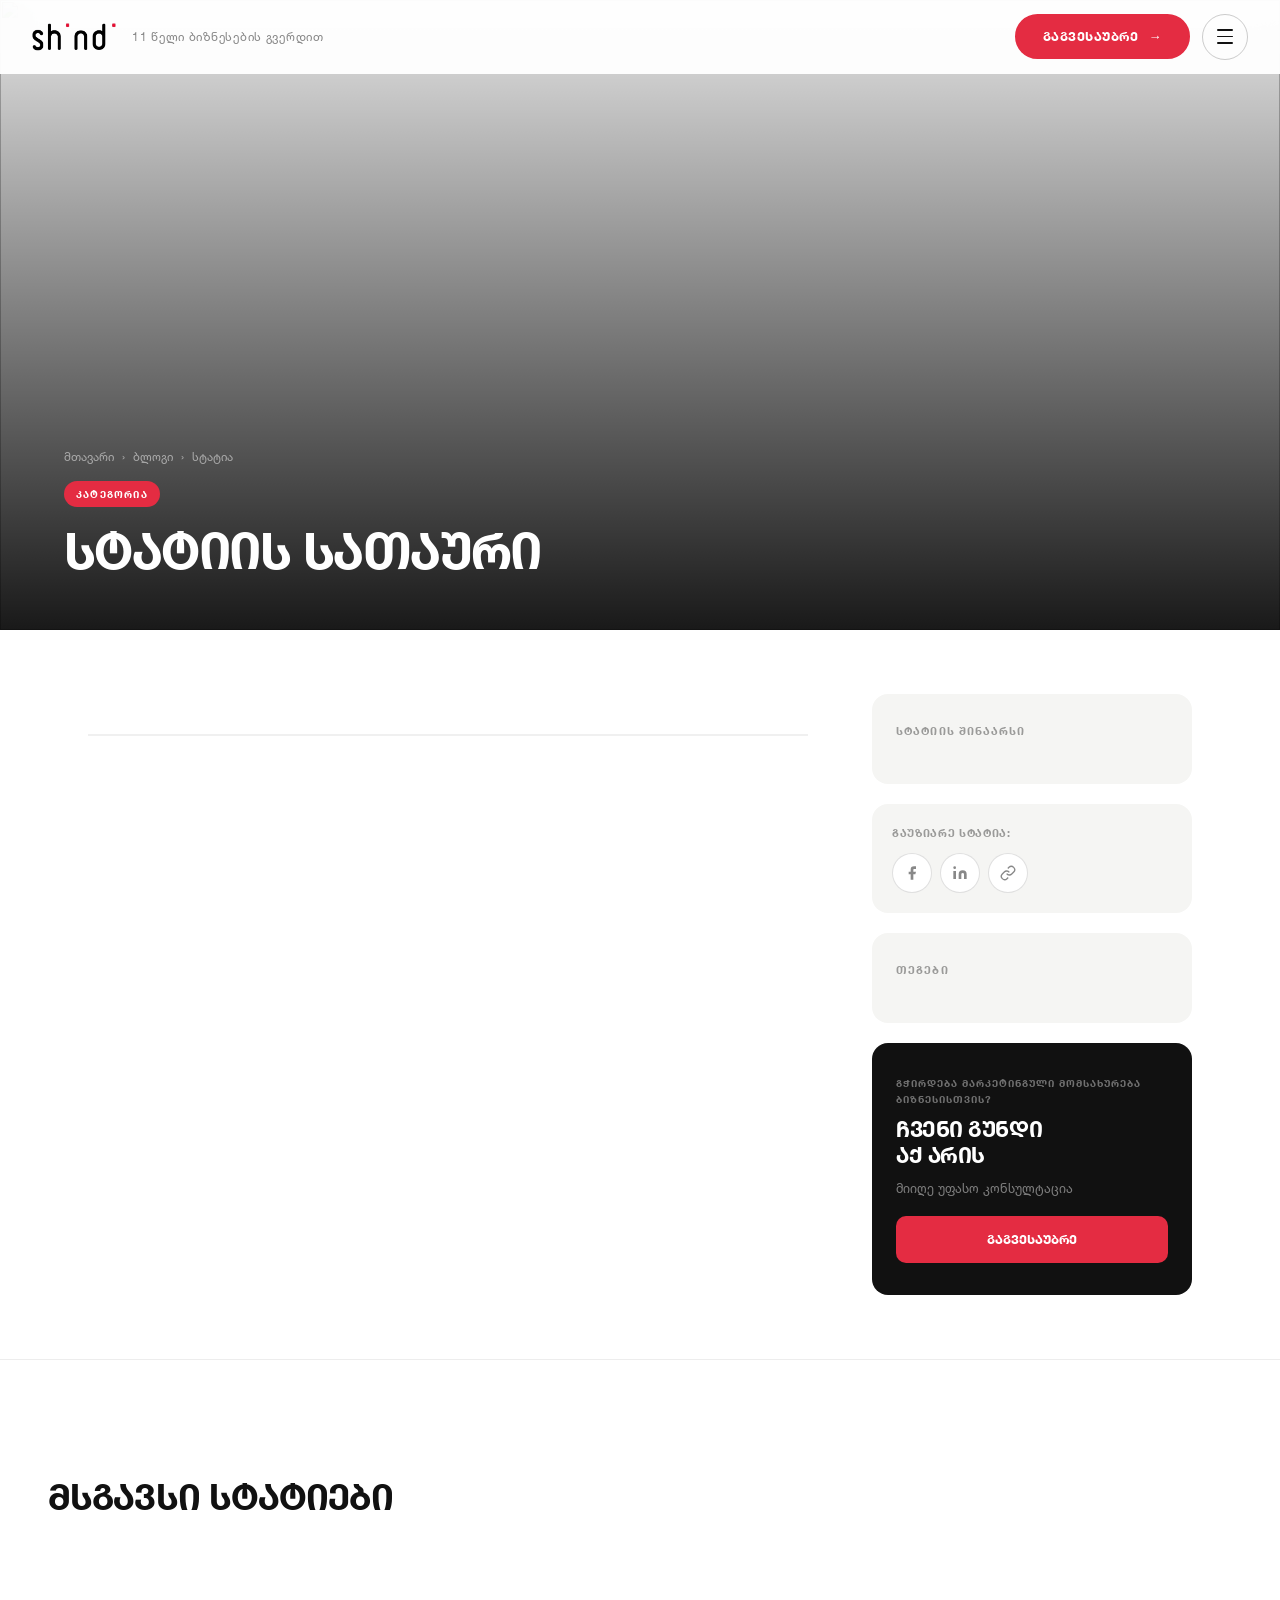
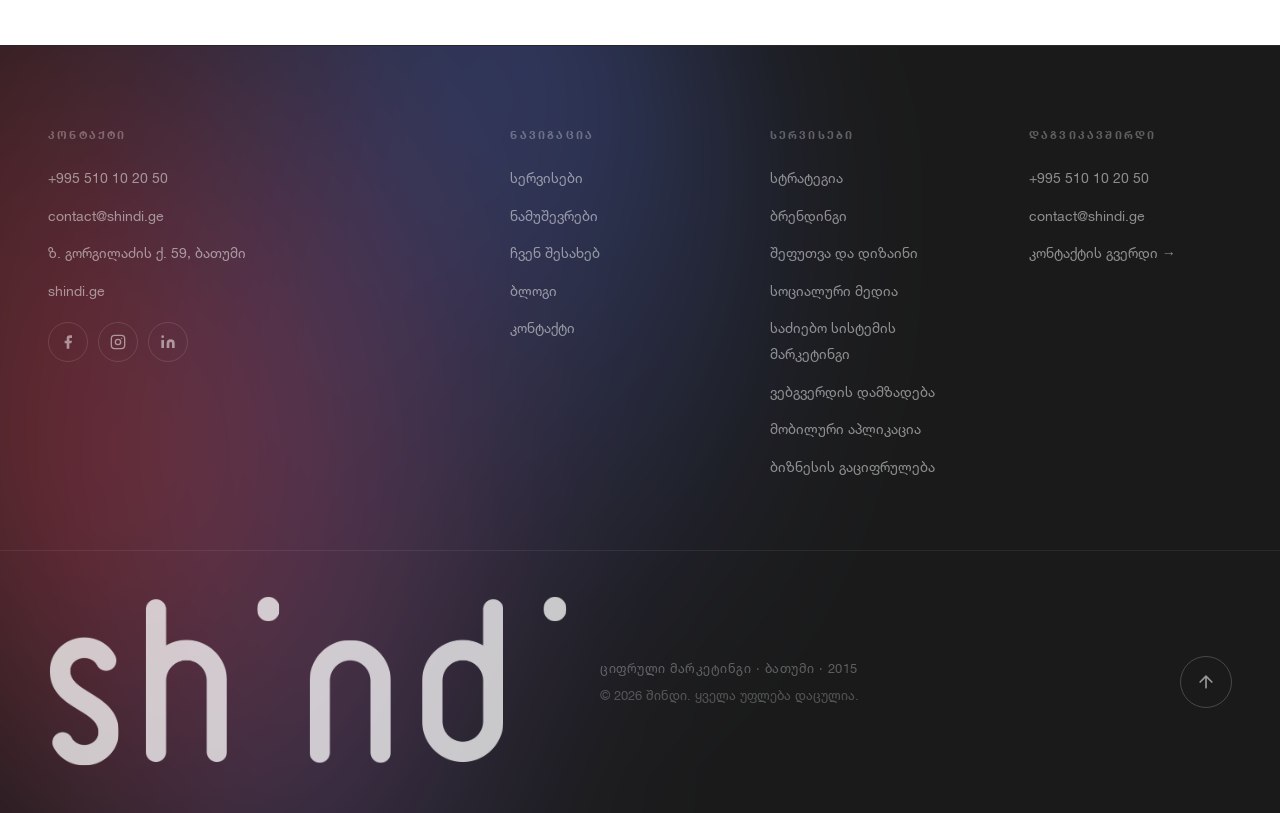
==== commit fe964f03: "connect blog pages to WordPress CMS - blog.html: animated hero words cycling from WP admin (blog_her" ====
--- a/blog-single.html
+++ b/blog-single.html
@@ -449,7 +449,7 @@
     document.getElementById('metaDesc').content        = post.excerpt;
     document.getElementById('metaOgTitle').content     = fullTitle;
     document.getElementById('metaOgDesc').content      = post.excerpt;
-    document.getElementById('metaOgImg').content       = 'https://www.shindi.ge/' + post.featured;
+    document.getElementById('metaOgImg').content       = post.featured || 'https://www.shindi.ge/Assests/Branding/og-image.png';
     var canon = 'https://www.shindi.ge/blog-single.html?p=' + post.slug;
     document.getElementById('metaCanon').href          = canon;
     document.getElementById('metaOgUrl').content       = canon;
@@ -467,35 +467,45 @@
     var bodyEl = document.getElementById('bsBody');
     var tocEl  = document.getElementById('bsToc');
 
-    post.body.forEach(function (para, i) {
-        /* Generate a mini heading from first sentence */
-        var firstSentence = para.split('—')[0].split('.')[0].trim();
-        var shortHead = firstSentence.length > 60
-            ? firstSentence.substring(0, 55) + '...'
-            : firstSentence;
-        var headId = 'bs-p-' + i;
-
-        /* Heading */
-        var h3 = document.createElement('h3');
-        h3.className = 'bs-body-heading';
-        h3.id = headId;
-        h3.textContent = (i + 1) + '. ' + shortHead;
-        bodyEl.appendChild(h3);
-
-        /* Paragraph */
-        var p = document.createElement('p');
-        p.className = 'bs-body-para';
-        p.textContent = para;
-        bodyEl.appendChild(p);
-
-        /* TOC entry */
-        var li = document.createElement('li');
-        var a  = document.createElement('a');
-        a.href = '#' + headId;
-        a.textContent = (i + 1) + '. ' + shortHead;
-        li.appendChild(a);
-        tocEl.appendChild(li);
-    });
+    if (post.content) {
+        /* WP native content.rendered — supports full block editor output */
+        bodyEl.innerHTML = post.content;
+        /* Build TOC from headings in rendered content */
+        var headings = bodyEl.querySelectorAll('h2, h3');
+        headings.forEach(function (h, i) {
+            if (!h.id) h.id = 'bs-h-' + i;
+            var li = document.createElement('li');
+            var a  = document.createElement('a');
+            a.href = '#' + h.id;
+            a.textContent = h.textContent;
+            li.appendChild(a);
+            tocEl.appendChild(li);
+        });
+    } else if (post.body && post.body.length) {
+        /* Fallback: ACF body_paragraphs repeater (ACF Pro) */
+        post.body.forEach(function (para, i) {
+            var firstSentence = para.split('—')[0].split('.')[0].trim();
+            var shortHead = firstSentence.length > 60
+                ? firstSentence.substring(0, 55) + '...'
+                : firstSentence;
+            var headId = 'bs-p-' + i;
+            var h3 = document.createElement('h3');
+            h3.className = 'bs-body-heading';
+            h3.id = headId;
+            h3.textContent = (i + 1) + '. ' + shortHead;
+            bodyEl.appendChild(h3);
+            var p = document.createElement('p');
+            p.className = 'bs-body-para';
+            p.textContent = para;
+            bodyEl.appendChild(p);
+            var li = document.createElement('li');
+            var a  = document.createElement('a');
+            a.href = '#' + headId;
+            a.textContent = (i + 1) + '. ' + shortHead;
+            li.appendChild(a);
+            tocEl.appendChild(li);
+        });
+    }
 
     /* ── Tags (clickable — link to blog.html?cat=tag) ── */
     var tagsEl = document.getElementById('bsTags');
--- a/css/style.css
+++ b/css/style.css
@@ -30,8 +30,8 @@
     --ease:   cubic-bezier(.25,.46,.45,.94);
     --ease-spring: cubic-bezier(.34,1.56,.64,1);
 }
-html { scroll-behavior: smooth; scroll-padding-top: 74px; }
-body { font-family: var(--font); color: var(--dark); background: var(--white); overflow-x: hidden; line-height: 1.6; }
+html { scroll-behavior: smooth; scroll-padding-top: 74px; overflow-x: hidden; }
+body { font-family: var(--font); color: var(--dark); background: var(--white); overflow-x: hidden; line-height: 1.6; max-width: 100%; }
 body.is-loading { overflow: hidden; }
 img  { display: block; max-width: 100%; }
 a    { text-decoration: none; color: inherit; }
@@ -474,7 +474,7 @@
     margin-left: 4px; font-weight: 400;
     animation: cursorBlink .7s step-end infinite;
 }
-#blogWord { display: inline-block; }
+#blogWord { display: inline-block; transition: opacity .3s ease, transform .3s ease; }
 #blogWord::after {
     content: '|'; display: inline-block; color: var(--red);
     margin-left: 4px; font-weight: 400;
@@ -981,7 +981,7 @@
     .hero-text-wrap { padding: 0 24px 40px; }
     /* Blob fills top portion of the auto-height hero */
     .hero-blob { width: 130%; height: 100%; top: -10%; bottom: auto; right: -25%; opacity: .7; }
-    .hero-line { font-size: clamp(40px, 12vw, 80px); }
+    .hero-line { font-size: clamp(40px, 12vw, 80px); white-space: normal; }
     .hero-l2 { margin-left: clamp(20px, 4vw, 60px); }
     /* Cycling word line may wrap on narrow screens */
     .hero-l3 { margin-left: clamp(8px, 2vw, 24px); white-space: normal; line-height: 1.05; }
@@ -1017,7 +1017,7 @@
     .port-section-head { padding: 48px 20px 28px; }
     .port-reel-num { bottom: 28px; right: 24px; }
     .port-reel-info { width: 90%; }
-    .hero-line { font-size: 12vw; }
+    .hero-line { font-size: 12vw; white-space: normal; }
     .hero-l2 { margin-left: 5vw; }
     .hero-l3 { white-space: normal; line-height: 1.05; margin-left: 2vw; }
     .hero-l4 { margin-left: 8vw; }
--- a/css/pages.css
+++ b/css/pages.css
@@ -569,6 +569,7 @@
 ════════════════════════════════════════════════════════════ */
 @media (max-width: 960px) {
     .pg-hero, .svc-hero { padding: 150px 28px 80px; min-height: auto; }
+    .srv-section-head { padding: 60px 28px 32px; }
     .srv-row { grid-template-columns: 60px 1fr 42px; gap: 0 16px; padding: 26px 28px; }
     .srv-excerpt { display: none; }
     .srv-row:hover { padding-left: 40px; }
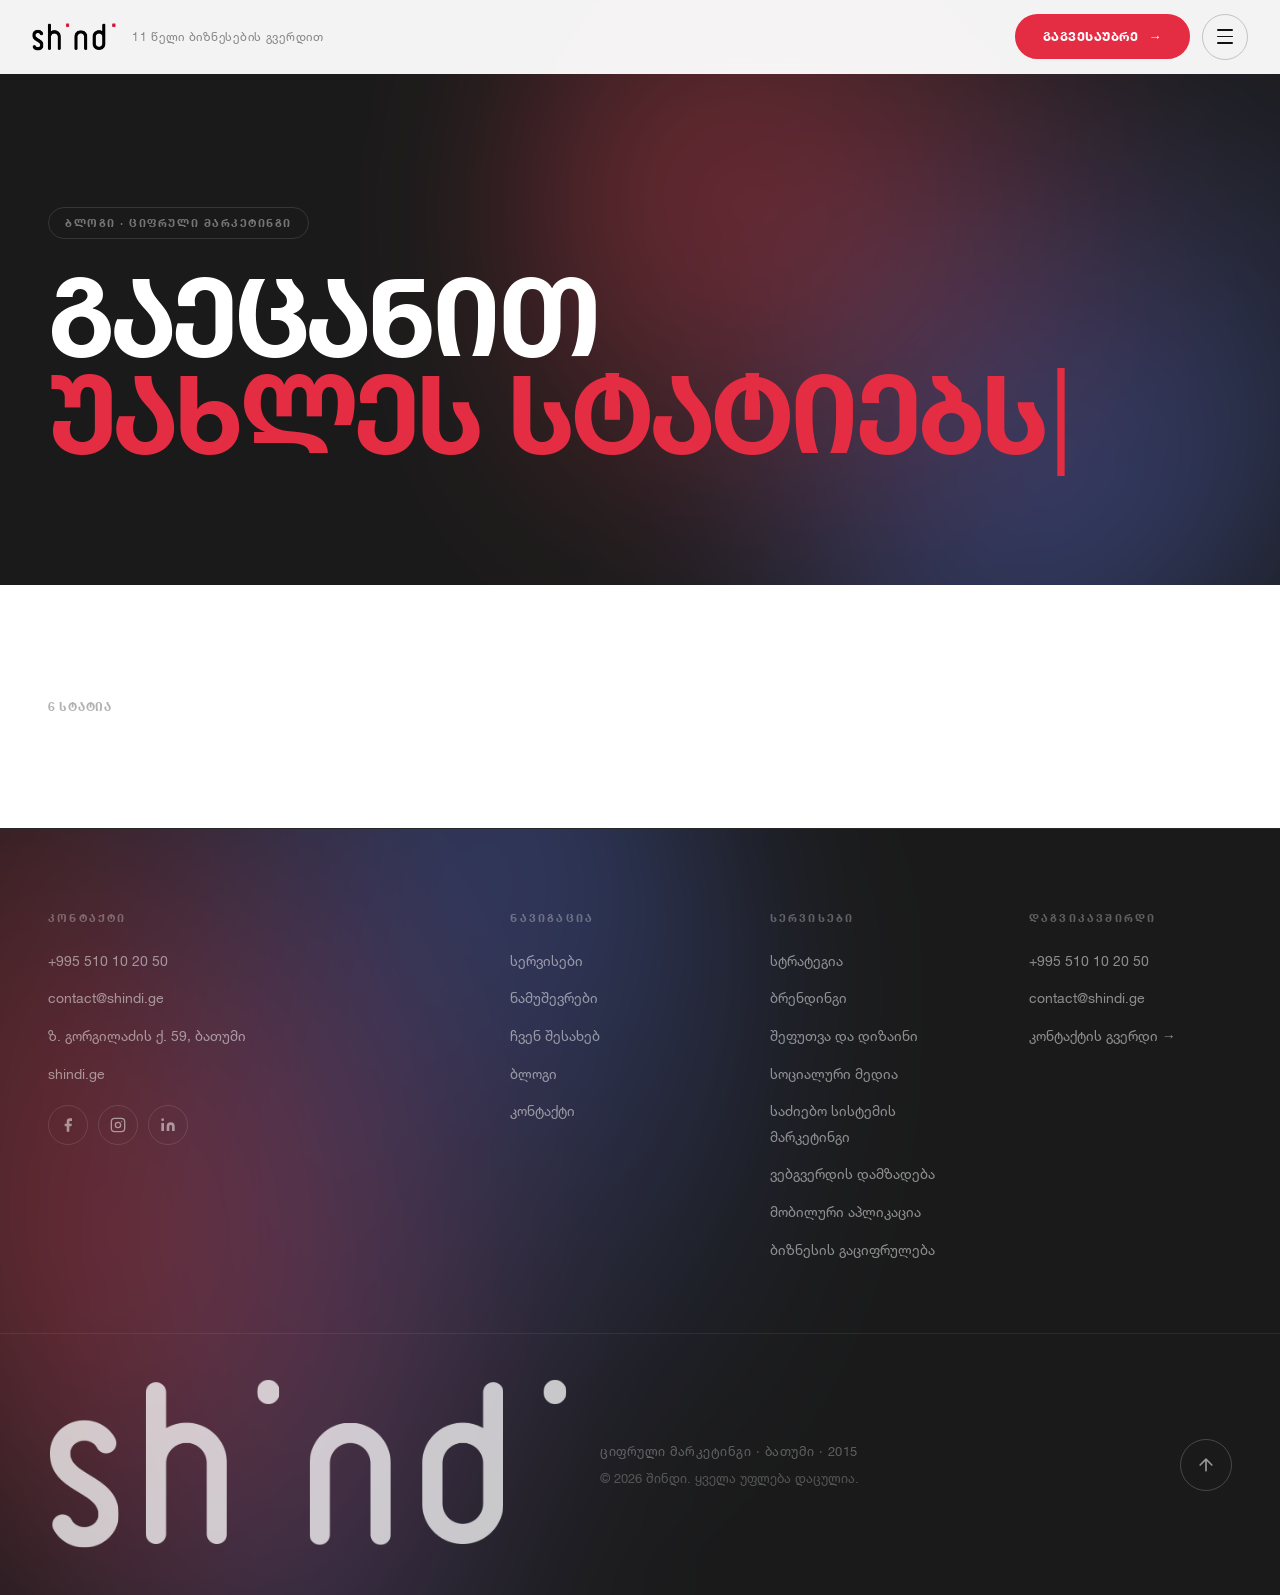
==== commit 17b878c3: "switch blog links from ?p=slug to ?id=POST_ID Georgian slugs with URL-encoding cause lookup failures" ====
--- a/blog-single.html
+++ b/blog-single.html
@@ -434,8 +434,8 @@
 
     function initPage(SHINDI_BLOG) {
     var params = new URLSearchParams(window.location.search);
-    var slug   = params.get('p') || '';
-    var post   = SHINDI_BLOG.find(function (p) { return p.slug === slug; });
+    var postId = parseInt(params.get('id'), 10) || 0;
+    var post   = SHINDI_BLOG.find(function (p) { return p.id === postId; });
 
     if (!post) {
         window.location.replace('blog.html');
@@ -450,7 +450,7 @@
     document.getElementById('metaOgTitle').content     = fullTitle;
     document.getElementById('metaOgDesc').content      = post.excerpt;
     document.getElementById('metaOgImg').content       = post.featured || 'https://www.shindi.ge/Assests/Branding/og-image.png';
-    var canon = 'https://www.shindi.ge/blog-single.html?p=' + post.slug;
+    var canon = 'https://www.shindi.ge/blog-single.html?id=' + post.id;
     document.getElementById('metaCanon').href          = canon;
     document.getElementById('metaOgUrl').content       = canon;
 
@@ -552,7 +552,7 @@
     related.forEach(function (rp) {
         var card = document.createElement('a');
         card.className = 'blog-card';
-        card.href = 'blog-single.html?p=' + rp.slug;
+        card.href = 'blog-single.html?id=' + rp.id;
         card.innerHTML =
             '<div class="blog-card-img-wrap">' +
                 '<img src="' + rp.featured + '" alt="' + rp.title + '" loading="lazy">' +
